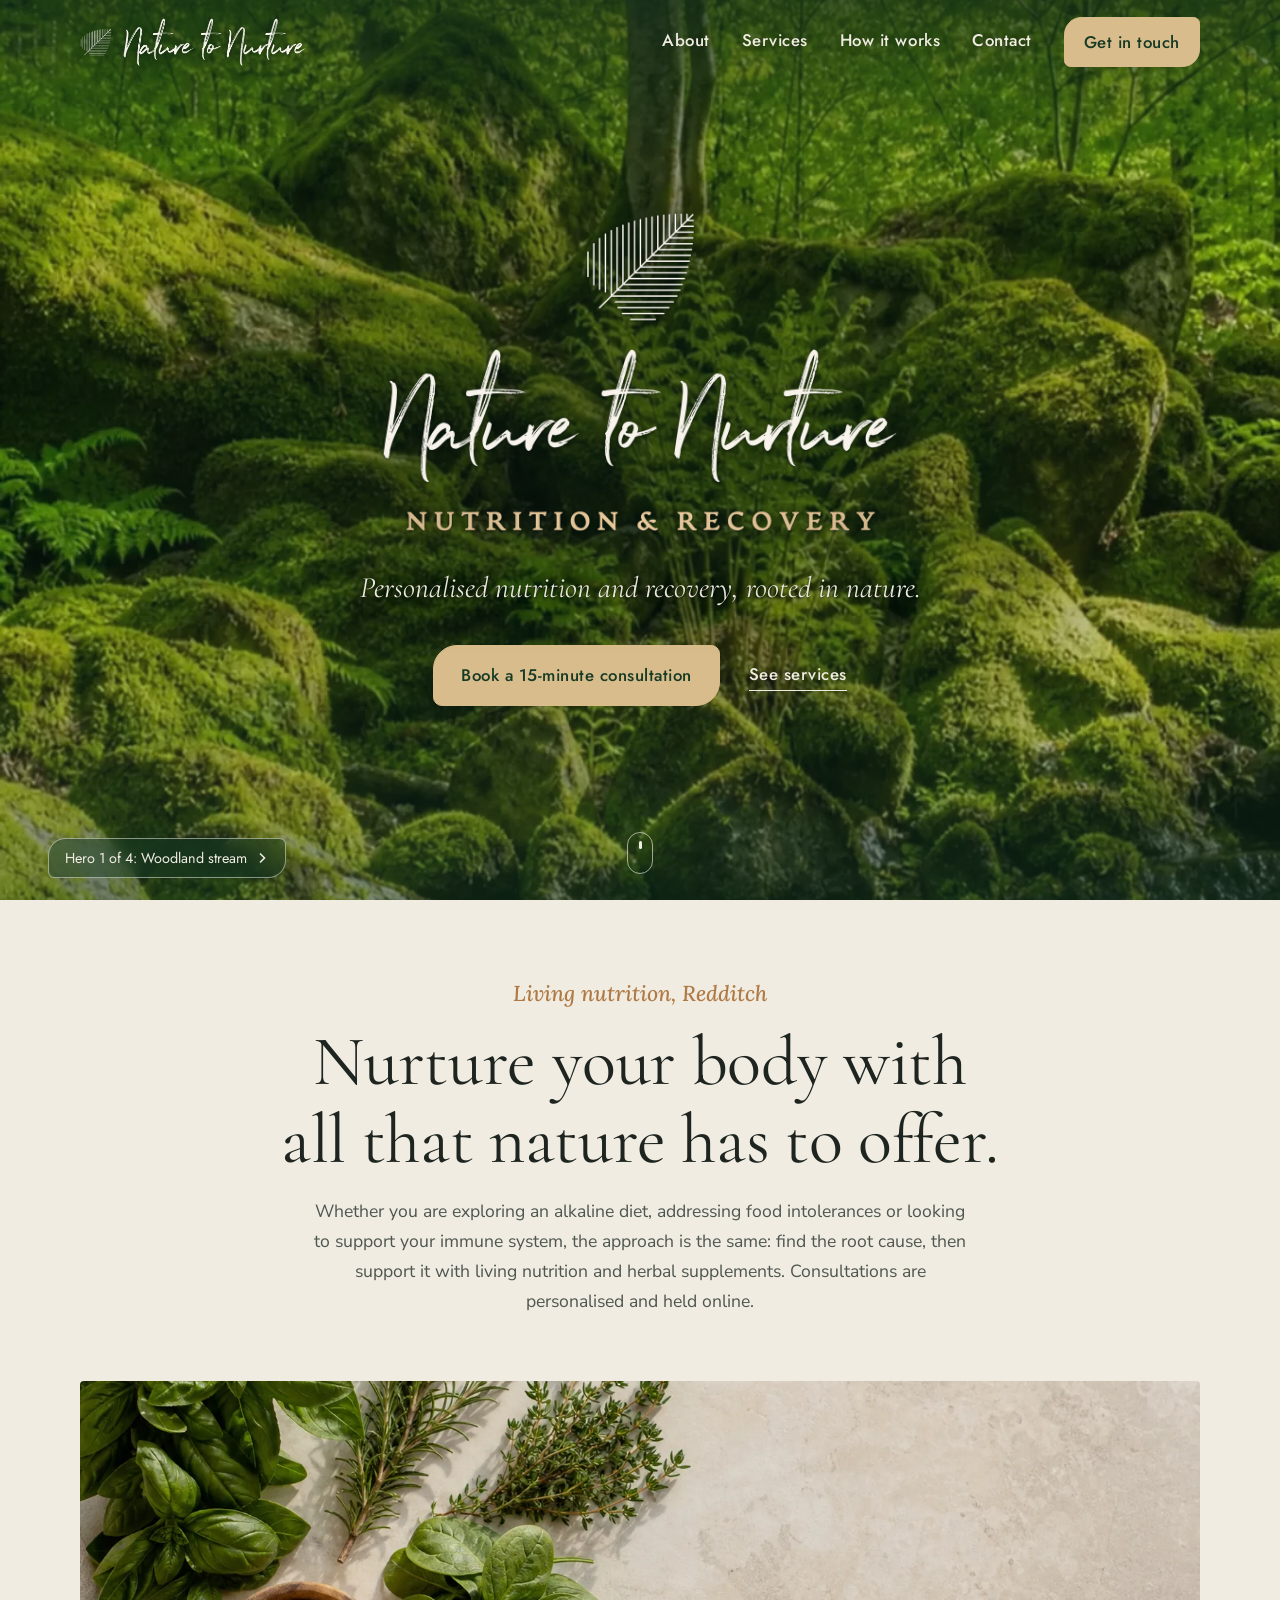
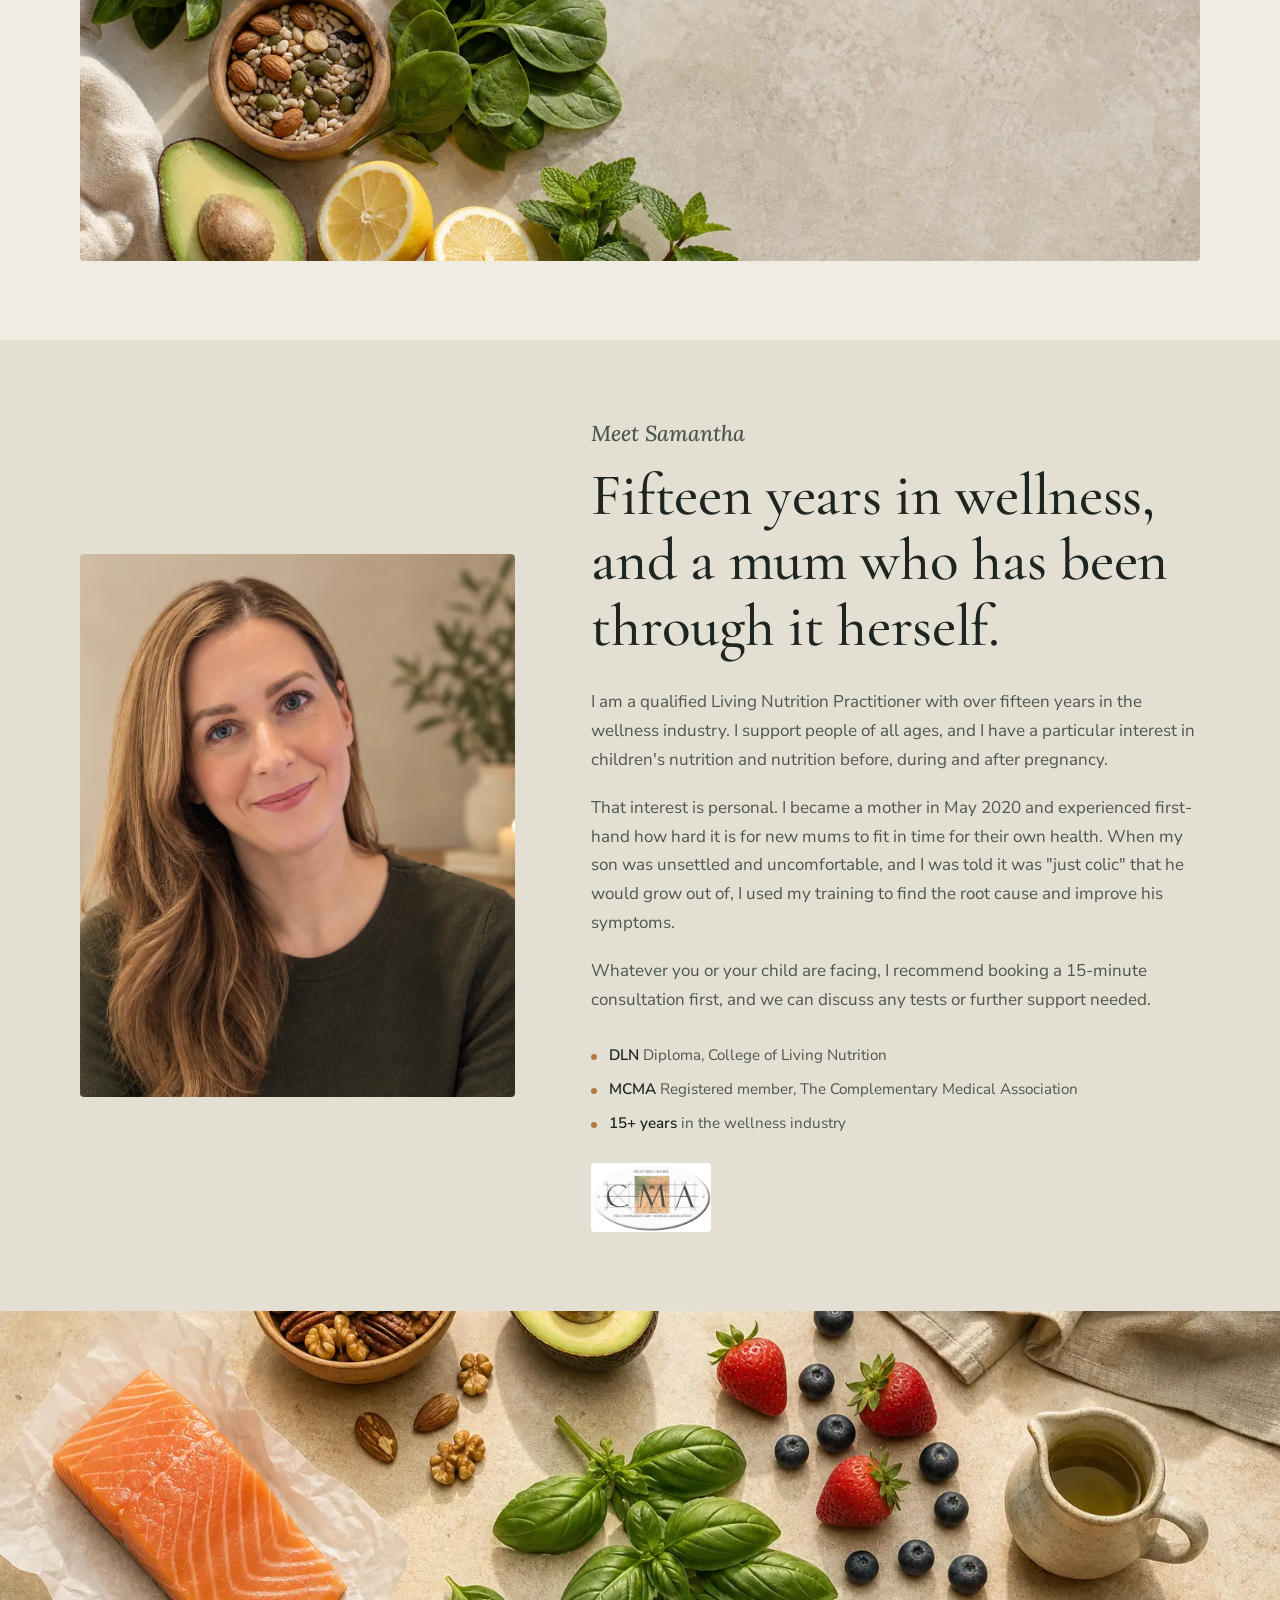
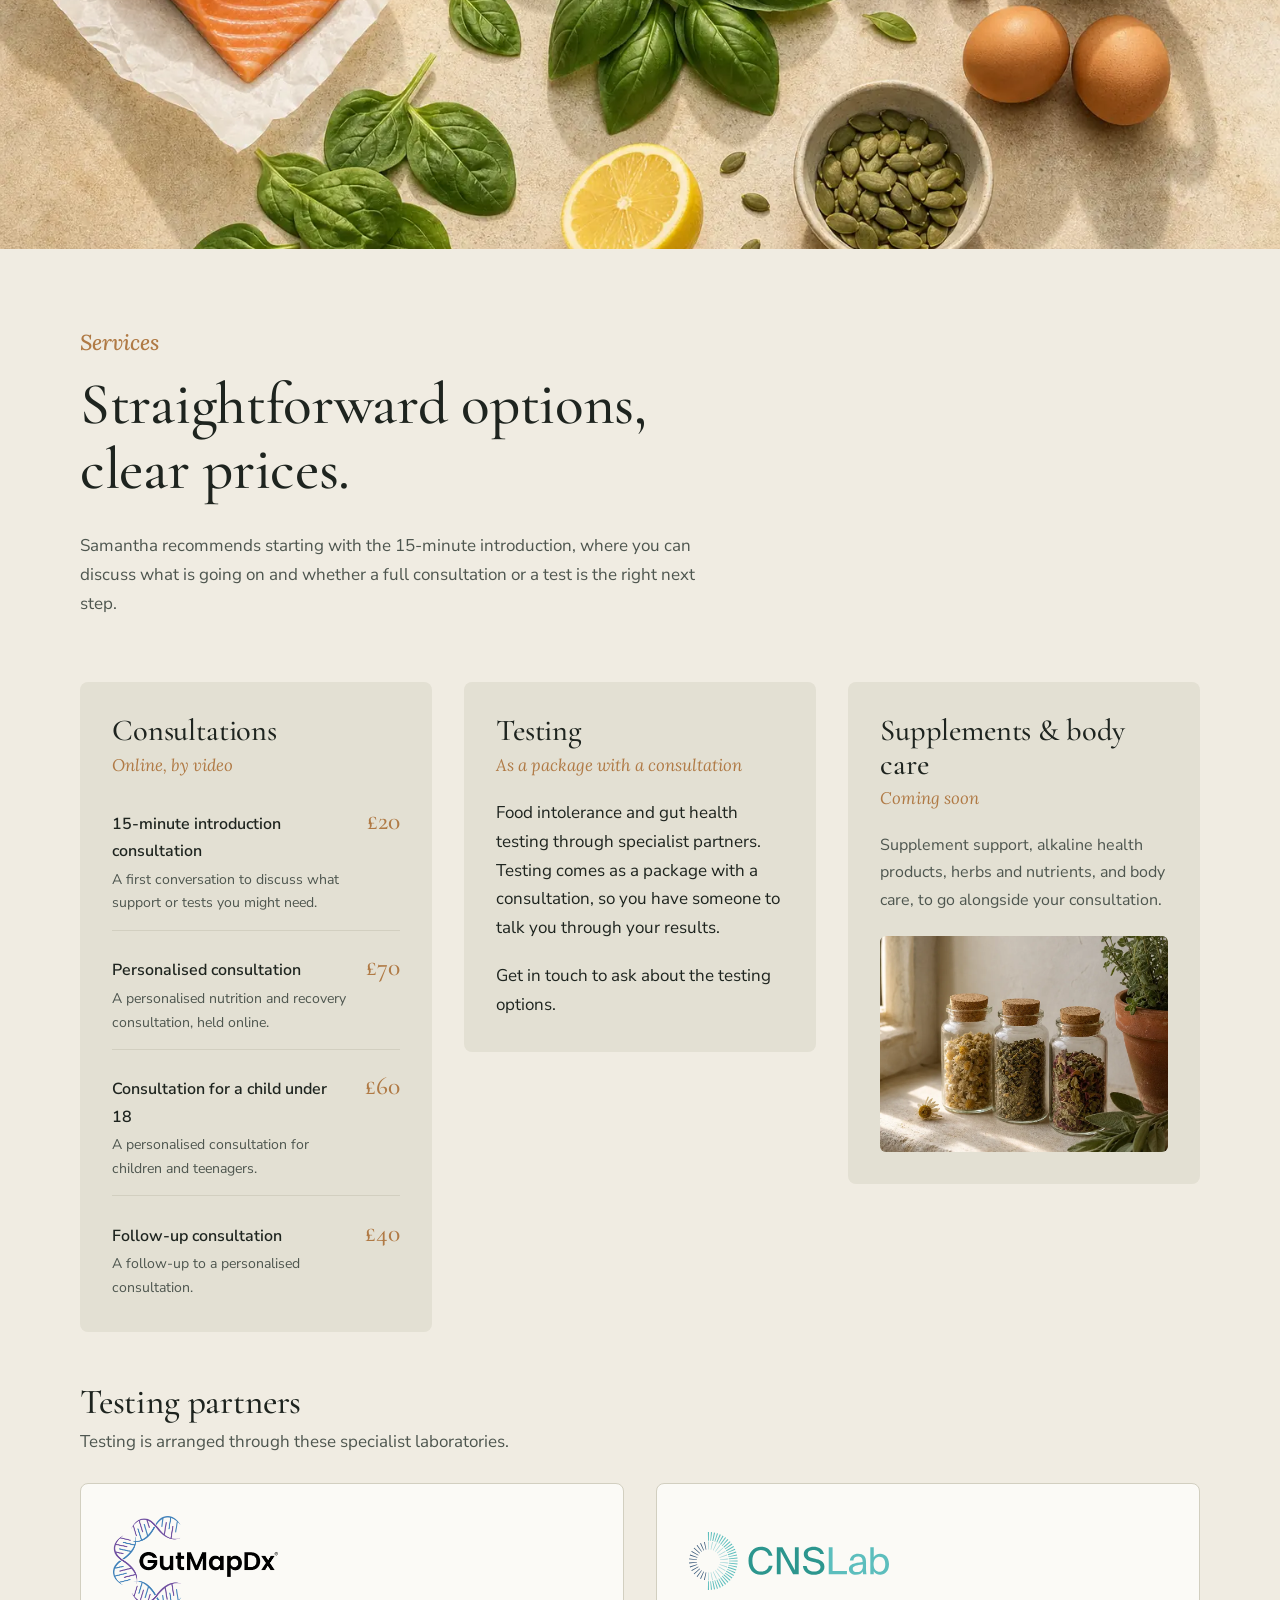
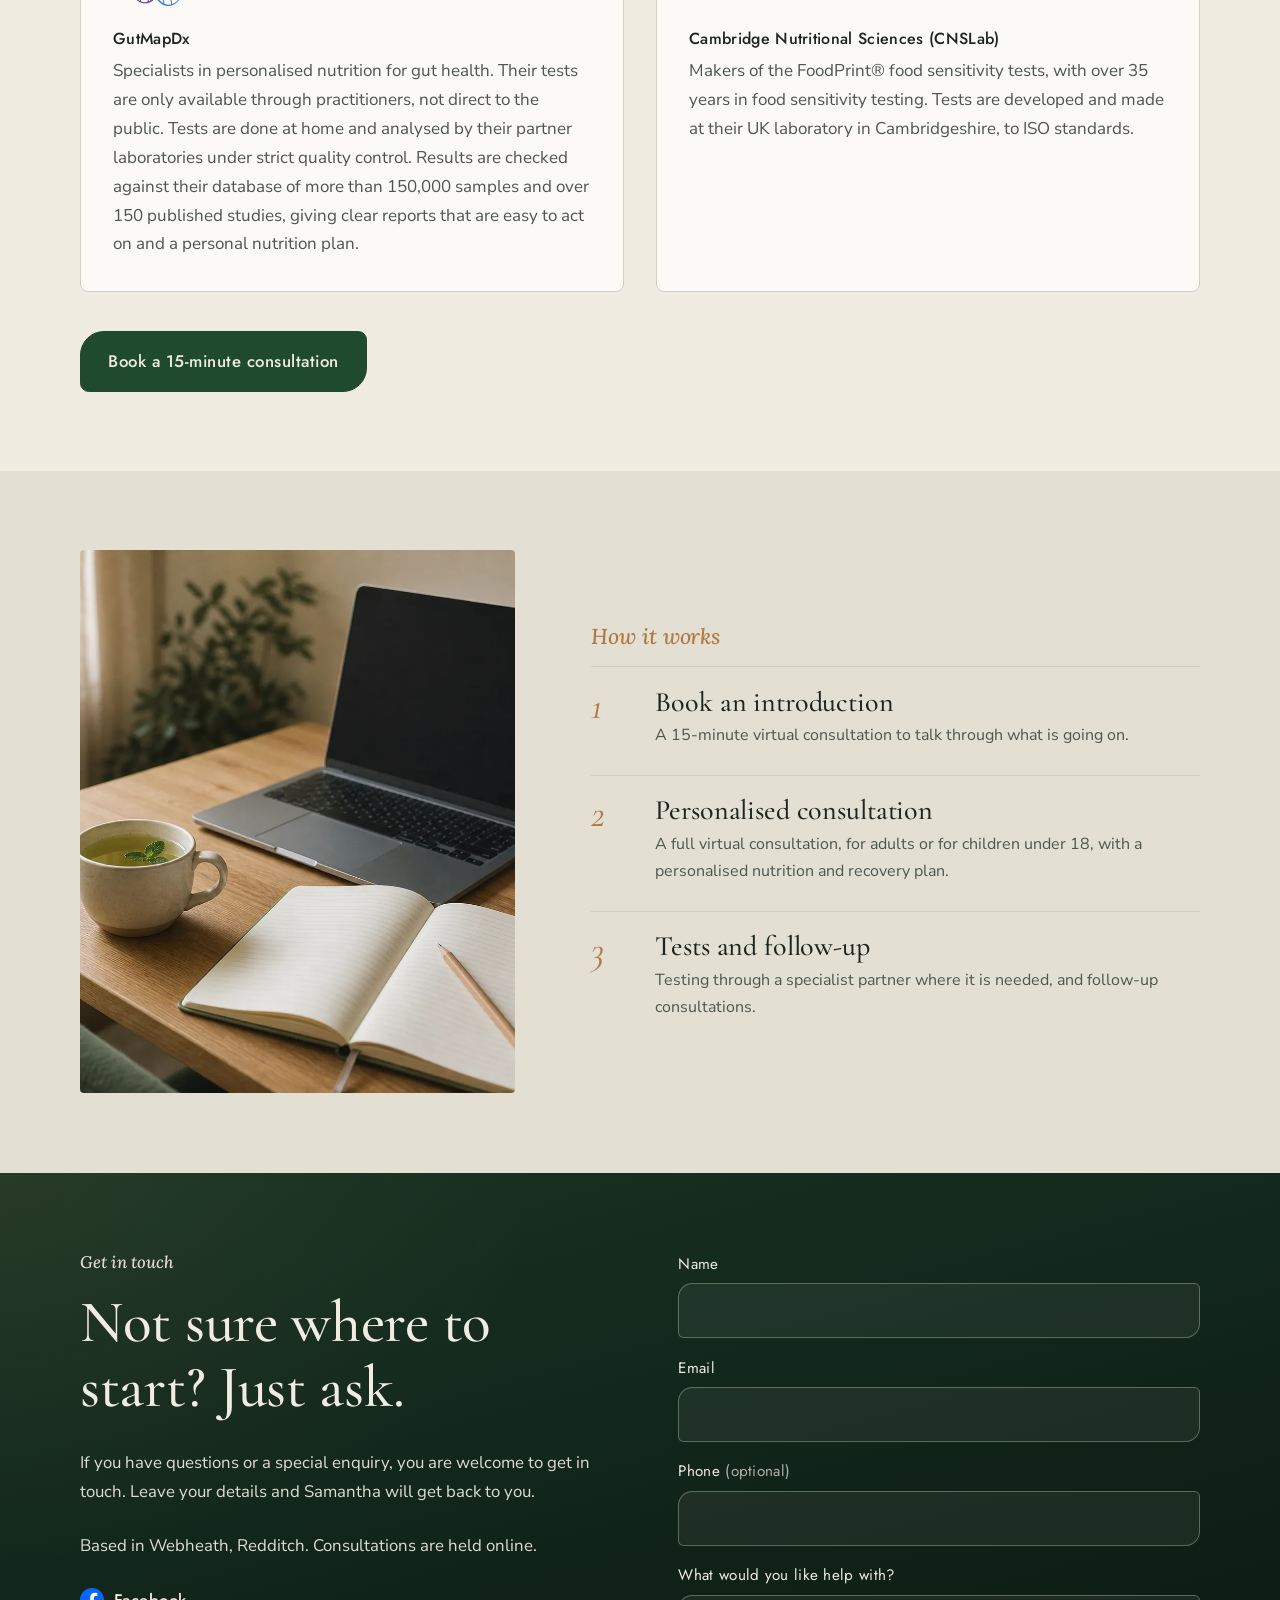
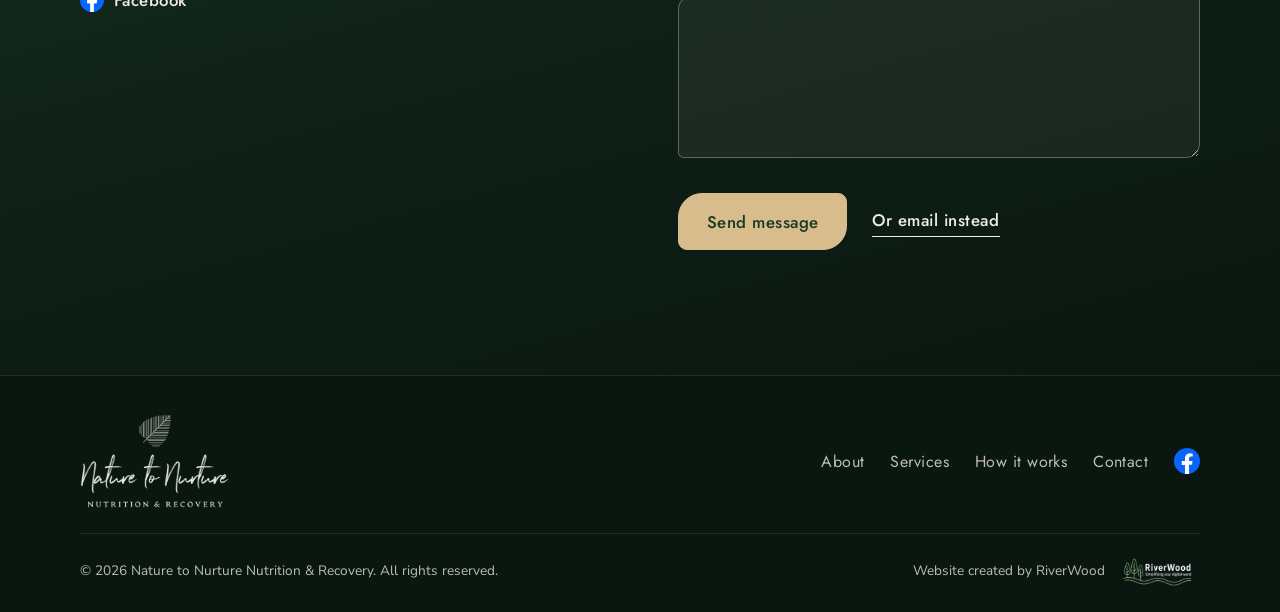
==== index.html @ aa3e9f0f "Add CNSLab logo and blurb; correct practitioner-only wording - Cambridge Nutritional Sciences card n" ====
<!DOCTYPE html>
<html lang="en-GB">
<head>
<meta charset="utf-8">
<meta name="viewport" content="width=device-width, initial-scale=1">
<title>Nature to Nurture Nutrition &amp; Recovery | Living Nutrition Practitioner, Redditch</title>
<meta name="description" content="Personalised nutrition and recovery support from a qualified Living Nutrition Practitioner in Redditch, West Midlands. Online consultations, food intolerance and gut health testing, and children's and pre/post pregnancy nutrition.">
<link rel="canonical" href="https://www.naturetonurturenutrition.co.uk/">
<meta name="theme-color" content="#1F4A2E">
<link rel="icon" type="image/png" sizes="64x64" href="assets/img/favicon.png">
<link rel="apple-touch-icon" href="assets/img/favicon-512.png">
<meta property="og:type" content="website">
<meta property="og:locale" content="en_GB">
<meta property="og:site_name" content="Nature to Nurture Nutrition &amp; Recovery">
<meta property="og:url" content="https://www.naturetonurturenutrition.co.uk/">
<meta property="og:title" content="Nature to Nurture Nutrition &amp; Recovery">
<meta property="og:description" content="Personalised nutrition and recovery, rooted in nature. Online consultations with a Living Nutrition Practitioner in Redditch.">
<meta property="og:image" content="https://www.naturetonurturenutrition.co.uk/assets/img/share.jpg">
<meta property="og:image:width" content="1200">
<meta property="og:image:height" content="630">
<meta property="og:image:alt" content="Nature to Nurture, Nutrition &amp; Recovery logo over a woodland stream">
<meta name="twitter:card" content="summary_large_image">
<meta name="twitter:title" content="Nature to Nurture Nutrition &amp; Recovery">
<meta name="twitter:description" content="Personalised nutrition and recovery, rooted in nature. Online consultations with a Living Nutrition Practitioner in Redditch.">
<meta name="twitter:image" content="https://www.naturetonurturenutrition.co.uk/assets/img/share.jpg">
<script type="application/ld+json">
{
  "@context": "https://schema.org",
  "@graph": [
    {
      "@type": "HealthAndBeautyBusiness",
      "@id": "https://www.naturetonurturenutrition.co.uk/#business",
      "name": "Nature to Nurture Nutrition & Recovery",
      "url": "https://www.naturetonurturenutrition.co.uk/",
      "logo": "https://www.naturetonurturenutrition.co.uk/assets/logo/logo-colour.png",
      "image": "https://www.naturetonurturenutrition.co.uk/assets/img/share.jpg",
      "description": "Personalised nutrition and recovery support from a qualified Living Nutrition Practitioner. Consultations are held online.",
      "email": "Samantha@naturetonurturenutrition.co.uk",
      "address": { "@type": "PostalAddress", "addressLocality": "Redditch", "addressRegion": "Worcestershire", "addressCountry": "GB" },
      "areaServed": [{ "@type": "City", "name": "Redditch" }, { "@type": "Country", "name": "United Kingdom" }],
      "founder": { "@id": "https://www.naturetonurturenutrition.co.uk/#samantha" },
      "sameAs": ["https://www.facebook.com/profile.php?id=61579757354575"],
      "priceRange": "£20–£70",
      "hasOfferCatalog": {
        "@type": "OfferCatalog",
        "name": "Services",
        "itemListElement": [
          { "@type": "Offer", "price": "20", "priceCurrency": "GBP", "itemOffered": { "@type": "Service", "name": "15-minute introduction consultation", "description": "A first online conversation to discuss what support or tests you might need." } },
          { "@type": "Offer", "price": "70", "priceCurrency": "GBP", "itemOffered": { "@type": "Service", "name": "Personalised consultation", "description": "A personalised nutrition and recovery consultation, held online." } },
          { "@type": "Offer", "price": "60", "priceCurrency": "GBP", "itemOffered": { "@type": "Service", "name": "Consultation for a child under 18", "description": "A personalised online consultation for children and teenagers." } },
          { "@type": "Offer", "price": "40", "priceCurrency": "GBP", "itemOffered": { "@type": "Service", "name": "Follow-up consultation", "description": "A follow-up to a personalised consultation." } },
          { "@type": "Offer", "itemOffered": { "@type": "Service", "name": "Food intolerance and gut health testing", "description": "Testing through specialist partners (GutMapDx and Cambridge Nutritional Sciences), as a package with a consultation. Ask for options." } }
        ]
      }
    },
    {
      "@type": "Person",
      "@id": "https://www.naturetonurturenutrition.co.uk/#samantha",
      "name": "Samantha",
      "jobTitle": "Living Nutrition Practitioner",
      "image": "https://www.naturetonurturenutrition.co.uk/assets/img/samantha.webp",
      "worksFor": { "@id": "https://www.naturetonurturenutrition.co.uk/#business" },
      "hasCredential": { "@type": "EducationalOccupationalCredential", "name": "Diploma in Living Nutrition (DLN)", "recognizedBy": { "@type": "Organization", "name": "College of Living Nutrition" } },
      "memberOf": { "@type": "Organization", "name": "The Complementary Medical Association" }
    },
    {
      "@type": "WebSite",
      "@id": "https://www.naturetonurturenutrition.co.uk/#website",
      "url": "https://www.naturetonurturenutrition.co.uk/",
      "name": "Nature to Nurture Nutrition & Recovery",
      "inLanguage": "en-GB",
      "publisher": { "@id": "https://www.naturetonurturenutrition.co.uk/#business" }
    }
  ]
}
</script>
<link rel="preconnect" href="https://fonts.googleapis.com">
<link rel="preconnect" href="https://fonts.gstatic.com" crossorigin>
<link href="https://fonts.googleapis.com/css2?family=Cormorant+Garamond:ital,wght@0,400;0,500;0,600;1,400&family=Nunito+Sans:wght@400;600;700&family=Jost:wght@400;500&family=Lora:ital,wght@1,500&display=swap" rel="stylesheet">
<link rel="stylesheet" href="styles.css">
</head>
<body>

<a class="skip" href="#intro">Skip to content</a>

<header class="nav" id="nav">
  <div class="nav__in">
    <a class="nav__brand" href="#top" aria-label="Nature to Nurture Nutrition &amp; Recovery, back to top">
      <img class="nav__leaf nav__leaf--cream" src="assets/logo/leaf-cream.png" alt="" width="400" height="359">
      <img class="nav__leaf nav__leaf--green" src="assets/logo/leaf-green.png" alt="" width="400" height="359">
      <span class="nav__wordwrap">
        <img class="nav__word nav__word--cream" src="assets/logo/wordmark-cream.png" alt="Nature to Nurture" width="720" height="189">
        <img class="nav__word nav__word--green" src="assets/logo/wordmark-green.png" alt="" width="720" height="189">
      </span>
    </a>
    <nav class="nav__links" id="menu" aria-label="Main">
      <a href="#about">About</a>
      <a href="#services">Services</a>
      <a href="#how">How it works</a>
      <a href="#contact">Contact</a>
      <a class="btn btn--nav" href="#contact">Get in touch</a>
    </nav>
    <button class="nav__toggle" id="menuToggle" aria-expanded="false" aria-controls="menu" aria-label="Open menu">
      <span></span><span></span>
    </button>
  </div>
</header>

<main id="top">

<section class="hero" id="hero" data-nav-dark>
  <div class="hero__media" aria-hidden="true">
    <picture class="hero__poster">
      <source id="heroPosterPortrait" media="(orientation: portrait)" srcset="assets/img/hero-poster-portrait.webp">
      <img id="heroPoster" src="assets/img/hero-poster-landscape.webp" alt="" width="1920" height="1080" fetchpriority="high">
    </picture>
    <video class="hero__video" id="heroVideo" muted playsinline loop preload="metadata" tabindex="-1"></video>
  </div>
  <div class="hero__scrim"></div>

  <div class="hero__content">
    <img class="hero__logo" src="assets/logo/logo-hero.png" alt="Nature to Nurture, Nutrition &amp; Recovery" width="1100" height="686" fetchpriority="high">
    <p class="hero__line">Personalised nutrition and recovery, rooted in nature.</p>
    <div class="hero__cta">
      <a class="btn btn--light" href="#contact">Book a 15-minute consultation</a>
      <a class="link link--light" href="#services">See services</a>
    </div>
  </div>

  <!-- Review-only: lets Samantha compare hero options. Remove before launch. -->
  <button class="hero-switch" id="heroSwitch" type="button" hidden>
    <span id="heroSwitchLabel">Hero 1 of 4</span>
    <svg width="14" height="14" viewBox="0 0 14 14" aria-hidden="true"><path d="M5 2.5 9.5 7 5 11.5"/></svg>
  </button>
  <a class="hero__scroll" href="#intro" aria-label="Scroll down"><span></span></a>
</section>

<section class="intro" id="intro">
  <div class="wrap wrap--narrow">
    <p class="eyebrow">Living nutrition, Redditch</p>
    <h1 class="intro__title">Nurture your body with all that nature has to offer.</h1>
    <p class="intro__text">Whether you are exploring an alkaline diet, addressing food intolerances or looking to support your immune system, the approach is the same: find the root cause, then support it with living nutrition and herbal supplements. Consultations are personalised and held online.</p>
  </div>
  <div class="wrap intro__figure">
    <img src="assets/img/flatlay.webp" alt="Fresh basil, rosemary, thyme, spinach, mint, avocado, lemon and a bowl of seeds on a stone surface" width="1600" height="1067" loading="lazy">
  </div>
</section>

<section class="about" id="about">
  <div class="wrap about__grid">
    <figure class="about__photo">
      <img src="assets/img/samantha.webp" alt="Samantha, Living Nutrition Practitioner" width="900" height="1125" loading="lazy">
    </figure>
    <div class="about__body">
      <p class="eyebrow">Meet Samantha</p>
      <h2>Fifteen years in wellness, and a mum who has been through it herself.</h2>
      <p>I am a qualified Living Nutrition Practitioner with over fifteen years in the wellness industry. I support people of all ages, and I have a particular interest in children's nutrition and nutrition before, during and after pregnancy.</p>
      <p>That interest is personal. I became a mother in May 2020 and experienced first-hand how hard it is for new mums to fit in time for their own health. When my son was unsettled and uncomfortable, and I was told it was "just colic" that he would grow out of, I used my training to find the root cause and improve his symptoms.</p>
      <p>Whatever you or your child are facing, I recommend booking a 15-minute consultation first, and we can discuss any tests or further support needed.</p>
      <ul class="creds">
        <li><strong>DLN</strong> Diploma, College of Living Nutrition</li>
        <li><strong>MCMA</strong> Registered member, The Complementary Medical Association</li>
        <li><strong>15+ years</strong> in the wellness industry</li>
      </ul>
      <img class="about__badge" src="assets/img/cma-badge.webp" alt="Registered member, The Complementary Medical Association" width="320" height="185" loading="lazy">
    </div>
  </div>
</section>

<div class="band" aria-hidden="true">
  <img src="assets/img/food-banner.webp" alt="" width="1536" height="1024" loading="lazy">
</div>

<section class="services" id="services">
  <div class="wrap">
    <div class="services__head">
      <div>
        <p class="eyebrow">Services</p>
        <h2>Straightforward options, clear prices.</h2>
        <p class="services__lede">Samantha recommends starting with the 15-minute introduction, where you can discuss what is going on and whether a full consultation or a test is the right next step.</p>
      </div>
    </div>

    <div class="services__cards">
    <article class="card">
      <h3>Consultations</h3>
      <p class="card__sub">Online, by video</p>
      <ul class="pricelist">
        <li><div><strong>15-minute introduction consultation</strong><small>A first conversation to discuss what support or tests you might need.</small></div><data value="20">&pound;20</data></li>
        <li><div><strong>Personalised consultation</strong><small>A personalised nutrition and recovery consultation, held online.</small></div><data value="70">&pound;70</data></li>
        <li><div><strong>Consultation for a child under 18</strong><small>A personalised consultation for children and teenagers.</small></div><data value="60">&pound;60</data></li>
        <li><div><strong>Follow-up consultation</strong><small>A follow-up to a personalised consultation.</small></div><data value="40">&pound;40</data></li>
      </ul>
    </article>

    <article class="card">
      <h3>Testing</h3>
      <p class="card__sub">As a package with a consultation</p>
      <p class="card__text">Food intolerance and gut health testing through specialist partners. Testing comes as a package with a consultation, so you have someone to talk you through your results.</p>
      <p class="card__text">Get in touch to ask about the testing options.</p>
    </article>

    <article class="card card--soon">
      <h3>Supplements &amp; body care</h3>
      <p class="card__sub">Coming soon</p>
      <p class="card__text">Supplement support, alkaline health products, herbs and nutrients, and body care, to go alongside your consultation.</p>
      <img src="assets/img/herbs.webp" alt="" width="1000" height="1500" loading="lazy">
    </article>
    </div>

    <section class="partners" aria-labelledby="partners-title">
      <h3 id="partners-title">Testing partners</h3>
      <p class="partners__lede">Testing is arranged through these specialist laboratories.</p>
      <div class="partners__list">
        <article class="partner">
          <img class="partner__logo" src="assets/logo/gutmapdx.png" alt="GutMapDx" width="640" height="349" loading="lazy">
          <div>
            <h4>GutMapDx</h4>
            <p>Specialists in personalised nutrition for gut health. Their tests are only available through practitioners, not direct to the public. Tests are done at home and analysed by their partner laboratories under strict quality control. Results are checked against their database of more than 150,000 samples and over 150 published studies, giving clear reports that are easy to act on and a personal nutrition plan.</p>
          </div>
        </article>
        <article class="partner">
          <img class="partner__logo" src="assets/logo/cnslab.svg" alt="CNSLab" width="165" height="48" loading="lazy">
          <div>
            <h4>Cambridge Nutritional Sciences (CNSLab)</h4>
            <p>Makers of the FoodPrint&reg; food sensitivity tests, with over 35 years in food sensitivity testing. Tests are developed and made at their UK laboratory in Cambridgeshire, to ISO standards.</p>
          </div>
        </article>
      </div>
    </section>
    <div class="services__cta">
      <a class="btn" href="#contact">Book a 15-minute consultation</a>
    </div>
  </div>
</section>

<section class="how" id="how">
  <div class="wrap how__grid">
    <img class="how__img" src="assets/img/desk.webp" alt="A laptop, a cup of mint tea and an open notebook on a wooden desk by a window" width="1600" height="1067" loading="lazy">
    <div>
    <h2 class="eyebrow">How it works</h2>
    <ol class="steps">
      <li><span class="steps__n">1</span><h3>Book an introduction</h3><p>A 15-minute virtual consultation to talk through what is going on.</p></li>
      <li><span class="steps__n">2</span><h3>Personalised consultation</h3><p>A full virtual consultation, for adults or for children under 18, with a personalised nutrition and recovery plan.</p></li>
      <li><span class="steps__n">3</span><h3>Tests and follow-up</h3><p>Testing through a specialist partner where it is needed, and follow-up consultations.</p></li>
    </ol>
    </div>
  </div>
</section>

<section class="contact" id="contact" data-nav-dark>
  <div class="wrap contact__grid">
    <div>
      <p class="eyebrow eyebrow--light">Get in touch</p>
      <h2>Not sure where to start? Just ask.</h2>
      <p>If you have questions or a special enquiry, you are welcome to get in touch. Leave your details and Samantha will get back to you.</p>
      <p class="contact__where">Based in Webheath, Redditch. Consultations are held online.</p>
      <div class="contact__actions">
        <a class="social" href="https://www.facebook.com/profile.php?id=61579757354575" target="_blank" rel="noopener" aria-label="Nature to Nurture on Facebook">
          <svg class="fb-logo" viewBox="0 0 24 24" width="24" height="24" aria-hidden="true"><path fill="#0866FF" d="M24 12.073C24 5.405 18.627 0 12 0S0 5.405 0 12.073C0 18.1 4.388 23.094 10.125 24v-8.437H7.078v-3.49h3.047V9.413c0-3.026 1.792-4.697 4.533-4.697 1.312 0 2.686.236 2.686.236v2.971H15.83c-1.491 0-1.956.93-1.956 1.874v2.25h3.328l-.532 3.49h-2.796V24C19.612 23.094 24 18.1 24 12.073Z"/><path fill="#fff" d="m16.671 15.563.532-3.49h-3.328v-2.25c0-.954.465-1.874 1.956-1.874h1.513V4.978s-1.374-.236-2.686-.236c-2.741 0-4.533 1.671-4.533 4.697v2.656H7.078v3.49h3.047V24a12.1 12.1 0 0 0 3.75 0v-8.437h2.796Z"/></svg>
          <span>Facebook</span>
        </a>
      </div>
    </div>
    <form class="form" id="contactForm" action="/api/contact" method="post" novalidate>
      <div class="form__row">
        <label for="f-name">Name</label>
        <input id="f-name" name="name" type="text" autocomplete="name" required maxlength="100">
      </div>
      <div class="form__row">
        <label for="f-email">Email</label>
        <input id="f-email" name="email" type="email" autocomplete="email" required maxlength="200">
      </div>
      <div class="form__row">
        <label for="f-phone">Phone <span>(optional)</span></label>
        <input id="f-phone" name="phone" type="tel" autocomplete="tel" maxlength="40">
      </div>
      <div class="form__row">
        <label for="f-message">What would you like help with?</label>
        <textarea id="f-message" name="message" rows="5" required maxlength="5000"></textarea>
      </div>
      <div class="form__hp" aria-hidden="true">
        <label for="f-website">Leave this empty</label>
        <input id="f-website" name="website" type="text" tabindex="-1" autocomplete="off">
      </div>
      <div class="cf-turnstile" data-sitekey="1x00000000000000000000AA" data-theme="dark" data-size="flexible" data-appearance="interaction-only"></div>
      <div class="form__actions">
        <button class="btn btn--light form__submit" type="submit">Send message</button>
        <a class="link link--light" href="mailto:Samantha@naturetonurturenutrition.co.uk">Or email instead</a>
      </div>
      <p class="form__status" id="formStatus" role="status" aria-live="polite"></p>
    </form>
  </div>
</section>

</main>

<footer class="footer" data-nav-dark>
  <div class="wrap">
    <div class="footer__top">
      <img class="footer__logo" src="assets/logo/logo-white.png" alt="Nature to Nurture, Nutrition &amp; Recovery" width="400" height="249" loading="lazy">
      <nav class="footer__links" aria-label="Footer">
        <a href="#about">About</a>
        <a href="#services">Services</a>
        <a href="#how">How it works</a>
        <a href="#contact">Contact</a>
        <a class="footer__fb" href="https://www.facebook.com/profile.php?id=61579757354575" target="_blank" rel="noopener" aria-label="Nature to Nurture on Facebook">
          <svg class="fb-logo" viewBox="0 0 24 24" width="26" height="26" aria-hidden="true"><path fill="#0866FF" d="M24 12.073C24 5.405 18.627 0 12 0S0 5.405 0 12.073C0 18.1 4.388 23.094 10.125 24v-8.437H7.078v-3.49h3.047V9.413c0-3.026 1.792-4.697 4.533-4.697 1.312 0 2.686.236 2.686.236v2.971H15.83c-1.491 0-1.956.93-1.956 1.874v2.25h3.328l-.532 3.49h-2.796V24C19.612 23.094 24 18.1 24 12.073Z"/><path fill="#fff" d="m16.671 15.563.532-3.49h-3.328v-2.25c0-.954.465-1.874 1.956-1.874h1.513V4.978s-1.374-.236-2.686-.236c-2.741 0-4.533 1.671-4.533 4.697v2.656H7.078v3.49h3.047V24a12.1 12.1 0 0 0 3.75 0v-8.437h2.796Z"/></svg>
        </a>
      </nav>
    </div>
    <div class="footer__bottom">
      <p class="footer__legal">&copy; <span id="year">2026</span> Nature to Nurture Nutrition &amp; Recovery. All rights reserved.</p>
      <p class="footer__credit">
        <span>Website created by RiverWood</span>
        <a href="https://www.riverwoodai.com" target="_blank" rel="noopener" aria-label="RiverWood, www.riverwoodai.com">
          <img src="assets/logo/riverwood-logo.png" alt="RiverWood" width="111" height="42" loading="lazy" decoding="async">
        </a>
      </p>
    </div>
  </div>
</footer>

<script src="https://challenges.cloudflare.com/turnstile/v0/api.js" async defer></script>
<script src="script.js" defer></script>
</body>
</html>
---- styles.css ----
/* Nature to Nurture Nutrition & Recovery, front-page mock-up
   Palette: forest green, stone, cream, copper accent from the logo. Flat colour throughout. */

:root {
  --green-900: #163A24;
  --green-700: #1F4A2E;
  --green-500: #2B5336;
  --sage: #A8B79C;
  --stone: #E3E0D3;
  --stone-dark: #D2CFC0;
  --cream: #F0ECE2;
  --copper: #B07A45;
  --sand: #D9BC8C;
  --ink: #1E241F;
  --ink-soft: #4E564F;
  --forest-deep: #0F2017;
  --forest-night: #0A1710;
  --lift-shadow: 0 18px 40px -18px rgba(15, 32, 23, .35), 0 4px 12px -6px rgba(15, 32, 23, .18);
  --font-display: "Cormorant Garamond", Georgia, "Times New Roman", serif;
  --font-body: "Nunito Sans", "Avenir", system-ui, -apple-system, "Segoe UI", sans-serif;
  --font-ui: "Jost", "Brandon Grotesque", "Futura", system-ui, sans-serif;
  --wrap: 1120px;
  --gutter: clamp(20px, 5vw, 48px);
  --ease: cubic-bezier(.2, .7, .2, 1);
}

*, *::before, *::after { box-sizing: border-box; }
html { scroll-behavior: smooth; -webkit-text-size-adjust: 100%; }
body {
  margin: 0;
  font-family: var(--font-body);
  font-size: 1.0625rem;
  line-height: 1.7;
  color: var(--ink);
  background: var(--cream);
  -webkit-font-smoothing: antialiased;
}
img { max-width: 100%; height: auto; display: block; }
a { color: inherit; }
h1, h2, h3 { font-family: var(--font-display); font-weight: 500; line-height: 1.1; margin: 0 0 .5em; letter-spacing: -.005em; }
h2 { font-size: clamp(2.4rem, 1.6rem + 2.8vw, 3.7rem); }
h3 { font-size: clamp(1.7rem, 1.3rem + 1.2vw, 2.2rem); }
p { margin: 0 0 1.1em; }
p:last-child { margin-bottom: 0; }

.wrap { width: min(var(--wrap), 100% - 2 * var(--gutter)); margin-inline: auto; }
.wrap--narrow { width: min(720px, 100% - 2 * var(--gutter)); }
section { padding-block: clamp(3.5rem, 4vw + 1.75rem, 6rem); }

.skip { position: absolute; left: -999px; top: 8px; background: var(--ink); color: #fff; padding: .5rem .8rem; z-index: 100; }
.skip:focus { left: 8px; }

.eyebrow {
  font-family: "Lora", Georgia, serif; font-style: italic; font-weight: 500; font-size: 1.35rem; line-height: 1.3;
  color: var(--copper); margin-bottom: 1rem;
}
.eyebrow--light { color: #D9B98A; }

/* Buttons and links */
.btn {
  display: inline-block; font-family: var(--font-ui); font-weight: 500; font-size: 1.05rem; letter-spacing: .03em;
  padding: .95rem 1.7rem; border-radius: 1.5rem .55rem 1.5rem .55rem; text-decoration: none;
  background: var(--green-700); color: var(--cream); border: 1px solid var(--green-700);
  transition: background .25s var(--ease), color .25s var(--ease), border-color .25s var(--ease), border-radius .35s var(--ease), box-shadow .35s var(--ease), transform .35s var(--ease);
  box-shadow: 0 0 0 0 rgba(31, 74, 46, 0);
}
.btn:hover { background: var(--green-900); border-color: var(--green-900); border-radius: .55rem 1.5rem .55rem 1.5rem; box-shadow: 0 0 0 5px rgba(31, 74, 46, .14), 0 12px 28px -10px rgba(22, 58, 36, .55); transform: translateY(-1px); }
.btn--light { background: var(--sand); color: var(--green-900); border-color: var(--sand); }
.btn--light:hover { background: #E6CB9C; border-color: #E6CB9C; border-radius: .55rem 1.5rem .55rem 1.5rem; box-shadow: 0 0 0 5px rgba(217, 188, 140, .28), 0 12px 30px -8px rgba(217, 188, 140, .55); transform: translateY(-1px); }
.btn--nav { padding: .6rem 1.2rem; font-size: .95rem; border-radius: 1.1rem .4rem 1.1rem .4rem; }
.link { font-family: var(--font-ui); font-weight: 500; font-size: 1.05rem; letter-spacing: .03em; text-decoration: none; border-bottom: 1px solid currentColor; padding-bottom: 2px; }
.link--light { color: var(--cream); }
.link:hover { opacity: .8; }
:focus-visible { outline: 2px solid var(--copper); outline-offset: 3px; }

/* Nav: a faint dark glass over the hero that crossfades to cream glass as you scroll.
   --p is 0 at the top and 1 after ~140px, set by script.js. */
.nav {
  position: fixed; inset: 0 0 auto 0; z-index: 50;
  --p: 0;
  color: var(--cream);
  transition: color .4s var(--ease);
}
.nav::before, .nav::after { content: ""; position: absolute; inset: 0; z-index: -1; pointer-events: none; }
.nav::before { bottom: -70px; background: linear-gradient(180deg, rgba(14, 38, 22, .62) 0%, rgba(14, 38, 22, .32) 50%, rgba(14, 38, 22, 0) 100%); opacity: calc(1 - var(--p)); }
.nav::after {
  background: rgba(247, 244, 236, .46); opacity: var(--p);
  -webkit-backdrop-filter: blur(24px) saturate(180%);
  backdrop-filter: blur(24px) saturate(180%);
  border-bottom: 1px solid rgba(255, 255, 255, .35);
  box-shadow: inset 0 1px 0 rgba(255, 255, 255, .45), 0 8px 30px -18px rgba(22, 58, 36, .35);
  transition: background .4s var(--ease), border-color .4s var(--ease), box-shadow .4s var(--ease);
}
/* Over dark sections (hero, contact, footer) the glass turns smoky so cream text stays readable.
   script.js sets .nav--dark when the nav sits over an element marked data-nav-dark. */
.nav--dark:not(.nav--open)::after {
  background: rgba(10, 24, 16, .42);
  border-bottom-color: rgba(240, 236, 226, .12);
  box-shadow: inset 0 1px 0 rgba(255, 255, 255, .06), 0 8px 30px -18px rgba(0, 0, 0, .5);
}
@supports not (backdrop-filter: blur(1px)) {
  .nav::after { background: rgba(247, 244, 236, .96); }
  .nav--dark:not(.nav--open)::after { background: rgba(10, 24, 16, .96); }
}
@media (prefers-reduced-transparency: reduce) {
  .nav::after { background: rgba(247, 244, 236, .96); }
  .nav--dark:not(.nav--open)::after { background: rgba(10, 24, 16, .96); }
}
.nav__in {
  width: min(var(--wrap), 100% - 2 * var(--gutter)); margin-inline: auto;
  display: flex; align-items: center; justify-content: space-between; gap: 1rem;
  height: 84px; transition: height .4s var(--ease);
}
.nav__brand { display: flex; align-items: center; gap: .7rem; text-decoration: none; }
.nav__leaf { width: 32px; height: auto; transition: opacity .4s var(--ease); }
.nav__word { height: 48px; width: auto; transition: opacity .4s var(--ease); }
.nav:not(.nav--scrolled) .nav__word--cream, .nav:not(.nav--scrolled) .nav__leaf--cream { filter: drop-shadow(0 1px 2px rgba(10, 30, 16, .7)) drop-shadow(0 2px 10px rgba(10, 30, 16, .55)); }
.nav__word--green { position: absolute; left: 0; opacity: 0; }
.nav__wordwrap { position: relative; display: flex; align-items: center; }
.nav__leaf--green { position: absolute; opacity: 0; }
.nav__brand { position: relative; }
.nav__links { display: flex; align-items: center; gap: clamp(1rem, 2.5vw, 2rem); }
.nav__links a { text-decoration: none; font-family: var(--font-ui); font-size: 1.05rem; font-weight: 500; letter-spacing: .03em; white-space: nowrap; }
.nav:not(.nav--scrolled):not(.nav--open) .nav__links a:not(.btn) { text-shadow: 0 1px 8px rgba(10, 30, 16, .45); }
.nav__links a:not(.btn) { padding-bottom: 2px; border-bottom: 1px solid transparent; transition: border-color .2s; }
.nav__links a:not(.btn):hover { border-color: currentColor; }
.nav .btn--nav { background: var(--sand); color: var(--green-900); border-color: var(--sand); transition: background .4s var(--ease), color .4s var(--ease), border-color .4s var(--ease); }
.nav .btn--nav:hover { background: #E6CB9C; box-shadow: 0 0 0 4px rgba(217, 188, 140, .28), 0 10px 24px -8px rgba(217, 188, 140, .55); }

.nav--scrolled { color: var(--green-900); }
.nav--scrolled .nav__in { height: 74px; }
.nav--scrolled .nav__leaf--cream { opacity: 0; }
.nav--scrolled .nav__leaf--green { opacity: 1; }
.nav--scrolled .nav__word--cream { opacity: 0; }
.nav--scrolled .nav__word--green { opacity: 1; }
.nav--scrolled .btn--nav { background: var(--green-700); color: var(--cream); border-color: var(--green-700); }
.nav--scrolled .btn--nav:hover { background: var(--green-900); box-shadow: 0 0 0 4px rgba(31, 74, 46, .14), 0 10px 24px -8px rgba(22, 58, 36, .5); }
.nav--scrolled.nav--dark:not(.nav--open) { color: var(--cream); }
.nav--scrolled.nav--dark:not(.nav--open) .nav__leaf--cream, .nav--scrolled.nav--dark:not(.nav--open) .nav__word--cream { opacity: 1; }
.nav--scrolled.nav--dark:not(.nav--open) .nav__leaf--green, .nav--scrolled.nav--dark:not(.nav--open) .nav__word--green { opacity: 0; }
.nav--scrolled.nav--dark:not(.nav--open) .btn--nav { background: var(--sand); color: var(--green-900); border-color: var(--sand); }
.nav--scrolled.nav--dark:not(.nav--open) .btn--nav:hover { background: #E6CB9C; box-shadow: 0 0 0 4px rgba(217, 188, 140, .28), 0 10px 24px -8px rgba(217, 188, 140, .55); }

.nav__toggle {
  display: none; width: 44px; height: 44px; padding: 0; border: 0; background: transparent; cursor: pointer;
  flex-direction: column; justify-content: center; align-items: center; gap: 6px; color: inherit;
}
.nav__toggle span { display: block; width: 24px; height: 2px; background: currentColor; transition: transform .45s var(--ease), opacity .3s; }
.nav--open .nav__toggle span:first-child { transform: translateY(4px) rotate(45deg); }
.nav--open .nav__toggle span:last-child { transform: translateY(-4px) rotate(-45deg); }

/* Hero */
.hero {
  position: relative; min-height: 100svh; min-height: 100vh;
  display: grid; place-items: center; padding: 6rem var(--gutter) 5rem;
  color: var(--cream); overflow: hidden; isolation: isolate;
}
.hero__media, .hero__scrim { position: absolute; inset: 0; z-index: -1; }
.hero__media img, .hero__video { position: absolute; inset: 0; width: 100%; height: 100%; object-fit: cover; }
/* Poster and video share the same framing (poster is the clip's first frame), so the fade-in has no zoom jump */
.hero__video { opacity: 0; transition: opacity 1.2s ease; }
.hero__video.is-playing { opacity: 1; }
/* Review-only switcher for comparing hero options with Samantha. Remove before launch. */
.hero-switch {
  position: absolute; left: var(--gutter); bottom: 1.4rem; z-index: 2;
  display: inline-flex; align-items: center; gap: .5rem; padding: .55rem 1rem;
  font-family: var(--font-ui); font-size: .9rem; color: var(--cream); cursor: pointer;
  background: rgba(22, 58, 36, .45); border: 1px solid rgba(247, 244, 236, .5);
  border-radius: 1.1rem .4rem 1.1rem .4rem; backdrop-filter: blur(8px); -webkit-backdrop-filter: blur(8px);
}
.hero-switch:hover { background: rgba(22, 58, 36, .65); }
.hero-switch svg { fill: none; stroke: currentColor; stroke-width: 1.6; }
@media (max-width: 600px) { .hero-switch__name { display: none; } }
.hero__scrim {
  background:
    radial-gradient(ellipse 50% 46% at 50% 48%, rgba(10, 26, 16, .55) 0%, rgba(10, 26, 16, .3) 50%, rgba(10, 26, 16, 0) 100%),
    linear-gradient(180deg, rgba(22, 58, 36, .38) 0%, rgba(22, 58, 36, .16) 30%, rgba(22, 58, 36, .22) 70%, rgba(22, 58, 36, .50) 100%);
}
.hero__content { text-align: center; max-width: 640px; }
.hero__logo { width: min(520px, 78vw); margin: 0 auto 1.8rem; filter: drop-shadow(0 1px 1px rgba(6, 16, 10, .7)) drop-shadow(0 4px 10px rgba(6, 16, 10, .6)) drop-shadow(0 18px 44px rgba(6, 16, 10, .55)); }
.hero__line { font-family: var(--font-display); font-size: clamp(1.35rem, 1rem + 1.4vw, 1.85rem); font-weight: 400; font-style: italic; margin: 0 0 2rem; text-shadow: 0 1px 2px rgba(6, 16, 10, .6), 0 2px 18px rgba(6, 16, 10, .55); }
.hero__cta { display: flex; flex-wrap: wrap; justify-content: center; align-items: center; gap: 1.2rem 1.8rem; }
.hero-switch[hidden] { display: none; }
.hero__scroll { position: absolute; left: 50%; bottom: 1.6rem; transform: translateX(-50%); width: 26px; height: 42px; border: 1.5px solid rgba(247, 244, 236, .6); border-radius: 14px; }
.hero__scroll span { position: absolute; left: 50%; top: 8px; width: 3px; height: 8px; margin-left: -1.5px; border-radius: 2px; background: var(--cream); animation: cue 2s ease-in-out infinite; }
@keyframes cue { 0%, 100% { transform: translateY(0); opacity: 1; } 60% { transform: translateY(12px); opacity: 0; } }
@keyframes cue-chevron { 0%, 100% { transform: translateY(0) rotate(45deg); opacity: .9; } 50% { transform: translateY(8px) rotate(45deg); opacity: .4; } }

/* Intro */
.intro { background: var(--cream); text-align: center; }
.intro__title { font-size: clamp(2.6rem, 1.6rem + 3.6vw, 4.4rem); font-weight: 400; margin-bottom: 1.2rem; }
.intro__text { color: var(--ink-soft); font-size: 1.1rem; max-width: 60ch; margin-inline: auto; }
.intro__figure { margin-top: clamp(2.5rem, 5vw, 4rem); }
.intro__figure img { width: 100%; aspect-ratio: 21 / 9; object-fit: cover; object-position: 50% 45%; border-radius: 4px; }

/* About */
.about { background: var(--stone); }
.about__grid { display: grid; grid-template-columns: minmax(0, 5fr) minmax(0, 7fr); gap: clamp(2rem, 6vw, 5rem); align-items: center; }
.about__photo { margin: 0; }
.about__photo img { border-radius: 4px; aspect-ratio: 4 / 5; object-fit: cover; width: 100%; }
.about__placeholder {
  aspect-ratio: 4 / 5; background: var(--sage); border-radius: 4px; display: grid; place-content: center; gap: 1rem;
  text-align: center; color: var(--green-900); font-family: var(--font-display); font-style: italic; font-size: 1.1rem;
}
.about__placeholder img { width: 70px; margin-inline: auto; opacity: .6; }
.about__body p { color: var(--ink-soft); }
.creds { list-style: none; margin: 1.8rem 0 0; padding: 0; display: grid; gap: .5rem; font-size: .95rem; color: var(--ink-soft); }
.creds li { padding-left: 1.1rem; position: relative; }
.creds li::before { content: ""; position: absolute; left: 0; top: .72em; width: 6px; height: 6px; border-radius: 50%; background: var(--copper); }
.creds strong { color: var(--ink); font-weight: 600; }
.about__badge { width: 120px; margin-top: 1.6rem; border-radius: 4px; }

/* Full-width food band */
.band { line-height: 0; }
.band img { width: 100%; height: clamp(300px, 42vw, 560px); object-fit: cover; object-position: 50% 55%; }

/* Services */
.services { background: var(--cream); }
.services__head { margin-bottom: clamp(2.5rem, 5vw, 4rem); }
.services__head > div { max-width: 640px; }
.services__img { width: 100%; max-width: 360px; justify-self: end; aspect-ratio: 4 / 5; object-fit: cover; border-radius: 4px; }
.services__lede { color: var(--ink-soft); }
.services__group { display: grid; grid-template-columns: minmax(0, 4fr) minmax(0, 8fr); gap: 1rem clamp(1.5rem, 5vw, 4rem); padding-block: 2.25rem; border-top: 1px solid var(--stone-dark); }
.services__group h3 { display: flex; flex-direction: column; gap: .25rem; }
.services__group h3 span { font-family: var(--font-body); font-size: .9rem; font-weight: 400; color: var(--ink-soft); }
.services__group--note p { color: var(--ink-soft); max-width: 52ch; }
.pricelist { list-style: none; margin: 0; padding: 0; }
.pricelist li { display: flex; justify-content: space-between; align-items: baseline; gap: 1rem; padding: .9rem 0; border-bottom: 1px solid var(--stone-dark); }
.pricelist li:last-child { border-bottom: 0; }
.pricelist strong { display: block; font-weight: 600; }
.pricelist small { display: block; font-size: .9rem; color: var(--ink-soft); margin-top: .15rem; }
.pricelist data { font-family: var(--font-display); font-size: 1.6rem; font-weight: 500; color: var(--copper); white-space: nowrap; }
.services__cards { display: grid; grid-template-columns: repeat(3, minmax(0, 1fr)); gap: clamp(1.2rem, 2.5vw, 2rem); align-items: start; }
.card { background: var(--stone); border-radius: 8px; padding: clamp(1.6rem, 2.5vw, 2.4rem); }
/* Gentle lift on hover for card-like blocks (pointer devices only) */
.card, .partner, .about__photo img, .how__img { transition: transform .45s var(--ease), box-shadow .45s var(--ease); }
@media (hover: hover) {
  .card:hover, .partner:hover { transform: translateY(-4px); box-shadow: var(--lift-shadow); }
  .about__photo img:hover, .how__img:hover { transform: translateY(-3px); box-shadow: var(--lift-shadow); }
}
.card h3 { font-size: 1.9rem; margin-bottom: .2rem; }
.card__sub { font-family: "Lora", Georgia, serif; font-style: italic; color: var(--copper); font-size: 1.05rem; margin-bottom: 1.2rem; }
.card .pricelist li:last-child { border-bottom: 0; padding-bottom: 0; }
.card .pricelist li:first-child { padding-top: 0; }
.card .pricelist li { border-top: 0; }
.card .pricelist strong { font-size: 1rem; }
.card .pricelist small { font-size: .88rem; }
.card--soon .card__text { color: var(--ink-soft); font-size: 1rem; margin-bottom: 1.4rem; }
/* Nested inside Services, so it must not pick up the full section padding */
.partners { margin-top: clamp(2.2rem, 4vw, 3.2rem); padding-block: 0; }
.partners h3 { font-size: clamp(1.7rem, 1.3rem + 1.2vw, 2.2rem); margin-bottom: .4rem; }
.partners__lede { color: var(--ink-soft); max-width: 62ch; margin-bottom: 1.6rem; }
.partners__list { display: grid; grid-template-columns: repeat(2, minmax(0, 1fr)); gap: clamp(1.2rem, 2.5vw, 2rem); }
.partner {
  display: grid; grid-template-rows: 90px auto; gap: 1.2rem; align-content: start;
  padding: clamp(1.6rem, 2.5vw, 2.4rem); background: #FBFAF6; border: 1px solid var(--stone-dark); border-radius: 8px;
}
.partner__logo { height: 90px; width: auto; max-width: 200px; object-fit: contain; }
.partner__name { align-self: center; margin: 0; font-family: var(--font-display); font-size: 1.6rem; font-weight: 500; line-height: 1.15; color: var(--green-700); }
.partner h4 { font-family: var(--font-ui); font-size: 1rem; font-weight: 500; letter-spacing: .02em; margin: 0 0 .3rem; }
.partner p { color: var(--ink-soft); margin: 0; }
@media (max-width: 700px) { .partners__list { grid-template-columns: 1fr; } .partner { grid-template-rows: 70px auto; } .partner__logo { height: 70px; } }
.card--soon img { width: 100%; aspect-ratio: 4 / 3; object-fit: cover; object-position: 50% 70%; border-radius: 6px; }
.services__cta { padding-top: clamp(1.8rem, 3vw, 2.5rem); }

/* How it works */
.how { background: var(--stone); color: var(--ink); }
.how__grid { display: grid; grid-template-columns: minmax(0, 5fr) minmax(0, 7fr); gap: clamp(2rem, 6vw, 5rem); align-items: center; }
.how__img { width: 100%; aspect-ratio: 4 / 5; object-fit: cover; object-position: 38% 50%; border-radius: 4px; }
.steps { list-style: none; margin: 0; padding: 0; display: grid; gap: 1.6rem; }
.steps li { border-top: 1px solid var(--stone-dark); padding-top: 1.2rem; display: grid; grid-template-columns: 3rem 1fr; column-gap: 1rem; }
.steps li h3 { grid-column: 2; margin-bottom: .3rem; }
.steps li p { grid-column: 2; }
.steps__n { grid-row: 1 / span 2; font-family: var(--font-display); font-style: italic; font-size: 2.4rem; line-height: 1; color: var(--copper); }
.steps h3 { font-size: 1.75rem; margin-bottom: .5rem; }
.steps p { color: var(--ink-soft); font-size: 1rem; }

/* Contact */
.contact {
  color: var(--cream);
  background:
    radial-gradient(ellipse 60% 70% at 0% 0%, rgba(176, 122, 69, .10), transparent 70%),
    linear-gradient(165deg, #183424 0%, var(--forest-deep) 55%, var(--forest-night) 100%);
}
.contact__grid { display: grid; grid-template-columns: minmax(0, 6fr) minmax(0, 6fr); gap: clamp(2rem, 6vw, 5rem); align-items: start; }
.contact h2 { font-size: clamp(2.4rem, 1.6rem + 2.8vw, 3.7rem); }
.contact p { color: var(--cream); opacity: .92; font-size: 1.05rem; }
.contact__where { margin-top: 1.6rem; }
.form { display: grid; gap: 1.1rem; }
.form__row { display: grid; gap: .35rem; }
.form label { font-family: var(--font-ui); font-size: .95rem; letter-spacing: .02em; color: var(--cream); }
.form label span { opacity: .7; }
.form input, .form textarea {
  width: 100%; font: inherit; font-size: 1rem; color: var(--cream);
  background: rgba(240, 236, 226, .06); border: 1px solid rgba(168, 183, 156, .45);
  border-radius: .9rem .35rem .9rem .35rem; padding: .8rem 1rem;
  transition: border-color .2s, background .2s;
}
.form textarea { resize: vertical; min-height: 8rem; }
.form input:focus, .form textarea:focus { outline: none; border-color: var(--sand); background: rgba(240, 236, 226, .1); box-shadow: 0 0 0 3px rgba(217, 188, 140, .25); }
.form [aria-invalid="true"] { border-color: #E3A27A; }
.form__hp { position: absolute; left: -9999px; width: 1px; height: 1px; overflow: hidden; }
.form__submit { cursor: pointer; }
.form__actions { display: flex; flex-wrap: wrap; align-items: center; gap: 1rem 1.6rem; }
.form__submit[disabled] { opacity: .6; cursor: wait; }
.form__status { margin: 0; min-height: 1.7em; }
.form__status.is-error { color: #F0C2A4; }
.contact__actions { display: flex; flex-wrap: wrap; align-items: center; gap: 1.2rem 1.6rem; margin-top: 1.6rem; }
.social { display: inline-flex; align-items: center; gap: .6rem; text-decoration: none; font-family: var(--font-ui); font-weight: 500; font-size: 1.05rem; letter-spacing: .03em; color: var(--cream); }
.social:hover { opacity: .85; }
.fb-logo { flex: none; }

/* Footer */
.footer { background: var(--forest-night); color: rgba(240, 236, 226, .78); padding: 2.4rem 0 1.6rem; font-size: .9rem; border-top: 1px solid rgba(240, 236, 226, .1); }
.footer__top { display: flex; flex-wrap: wrap; align-items: center; justify-content: space-between; gap: 1.4rem 2.5rem; padding-bottom: 1.6rem; border-bottom: 1px solid rgba(240, 236, 226, .1); }
.footer__logo { width: 150px; opacity: .95; }
.footer__links { display: flex; flex-wrap: wrap; align-items: center; gap: .5rem 1.6rem; }
.footer__links a { text-decoration: none; font-family: var(--font-ui); font-size: 1rem; letter-spacing: .03em; }
.footer__links a:hover { color: var(--cream); }
.footer__fb { display: inline-flex; line-height: 0; }
.footer__bottom { display: flex; flex-wrap: wrap; align-items: center; justify-content: space-between; gap: .8rem 2rem; padding-top: 1.3rem; }
.footer__legal { margin: 0; font-size: .85rem; }
.footer__credit { margin: 0; display: inline-flex; align-items: center; gap: .7rem; font-size: .85rem; }
.footer__credit img { width: 84px; height: auto; }
@media (max-width: 720px) {
  .footer__top, .footer__bottom { flex-direction: column; text-align: center; }
  .footer__links { justify-content: center; }
}

/* Reveal on scroll (subtle, once, CTA-free) */
.reveal { opacity: 0; transform: translateY(14px); transition: opacity .7s var(--ease), transform .7s var(--ease); }
.reveal.is-in { opacity: 1; transform: none; }

/* Responsive */
@media (max-width: 900px) {
  .about__grid { grid-template-columns: 1fr; }
  .about__photo { max-width: 420px; }
  .services__group { grid-template-columns: 1fr; }
  .services__cards { grid-template-columns: 1fr; }
  .how__grid { grid-template-columns: 1fr; }
  .how__img { max-width: 420px; aspect-ratio: 4 / 3; }
  .contact__grid { grid-template-columns: 1fr; }
}
@media (max-width: 900px) {
  .nav__toggle { display: flex; }
  .nav__links {
    position: fixed; inset: 0; padding: 6.5rem var(--gutter) 3rem; flex-direction: column; align-items: flex-start; gap: 1.6rem;
    background: var(--cream); color: var(--green-900); z-index: -1;
    opacity: 0; visibility: hidden;
    transition: opacity .6s var(--ease), visibility 0s .6s;
  }
  .nav__links a { opacity: 0; transform: translateY(10px); transition: opacity .55s var(--ease), transform .55s var(--ease); }
  .nav--open .nav__links a { opacity: 1; transform: none; }
  .nav--open .nav__links a:nth-child(1) { transition-delay: .12s; }
  .nav--open .nav__links a:nth-child(2) { transition-delay: .19s; }
  .nav--open .nav__links a:nth-child(3) { transition-delay: .26s; }
  .nav--open .nav__links a:nth-child(4) { transition-delay: .33s; }
  .nav--open .nav__links a:nth-child(5) { transition-delay: .42s; }
  .nav__links a { font-family: var(--font-display); font-size: 1.9rem; font-weight: 500; }
  .nav__links .btn--nav { font-family: var(--font-ui); font-size: 1.05rem; padding: .9rem 1.5rem; margin-top: .5rem; background: var(--green-700); color: var(--cream); border-color: var(--green-700); }
  .nav--open { color: var(--green-900); }
  .nav--open .nav__leaf--cream { opacity: 0; }
  .nav--open .nav__leaf--green { opacity: 1; }
  .nav--open .nav__word--cream { opacity: 0; }
  .nav--open .nav__word--green { opacity: 1; }
  .nav__word { height: 36px; }
  .nav--open::before, .nav--open::after { opacity: 0; }
  .nav--open .nav__links { opacity: 1; visibility: visible; transition-delay: 0s; }
  .hero { padding-bottom: 6rem; }
  .hero__logo { width: min(400px, 82vw); }
  .pricelist li { flex-direction: column; align-items: flex-start; gap: .3rem; }
  .nav__brand { transition: opacity .4s var(--ease); }
  .nav:not(.nav--scrolled):not(.nav--open) .nav__brand { opacity: 0; pointer-events: none; }
  .hero__scroll { width: 32px; height: 32px; border: 0; border-radius: 0; bottom: 1.4rem; }
  .hero__scroll span { width: 14px; height: 14px; top: 4px; margin-left: -7px; border-radius: 0; background: transparent; border-right: 1.5px solid var(--cream); border-bottom: 1.5px solid var(--cream); transform: rotate(45deg); animation: cue-chevron 2s ease-in-out infinite; }
}

@media (prefers-reduced-motion: reduce) {
  .card:hover, .partner:hover, .about__photo img:hover, .how__img:hover { transform: none; }
  html { scroll-behavior: auto; }
  .hero__video { display: none; }
  .hero__scroll span { animation: none; }
  .reveal { opacity: 1; transform: none; transition: none; }
  * { transition-duration: .01ms !important; }
}
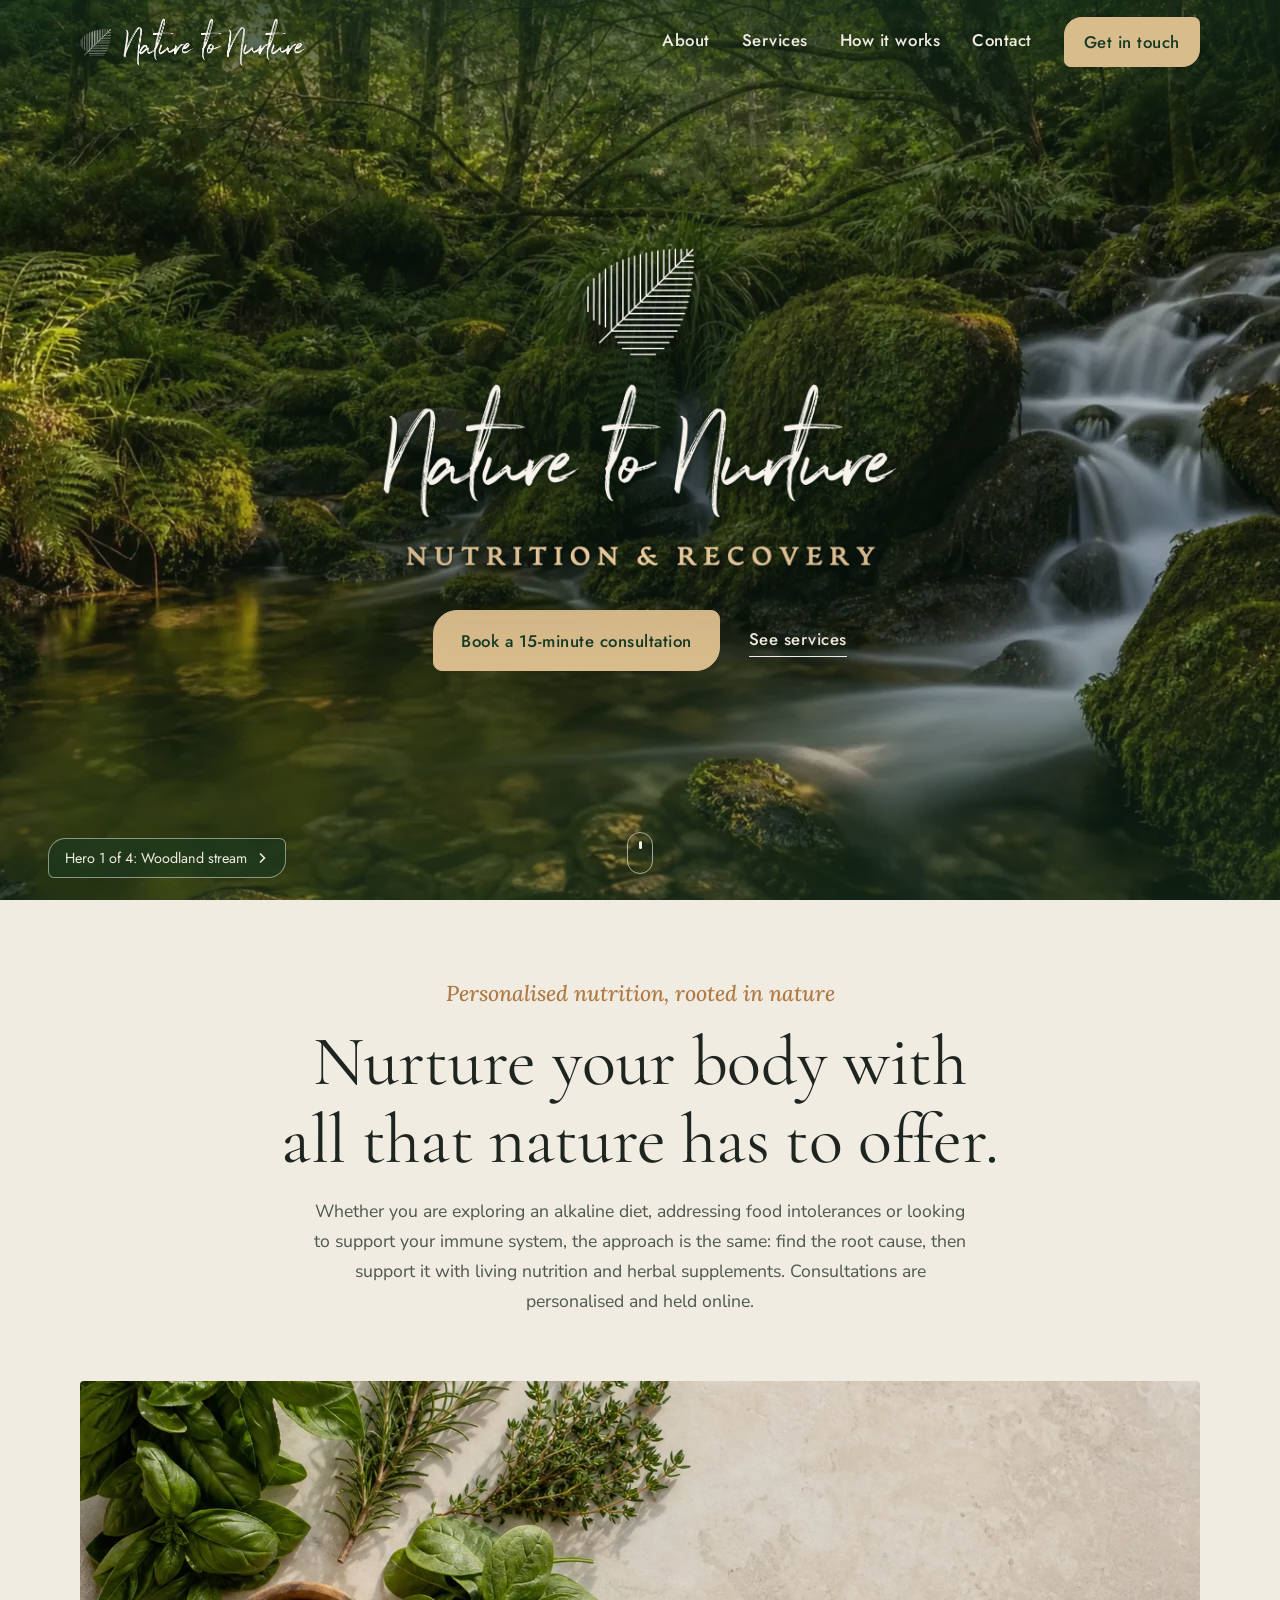
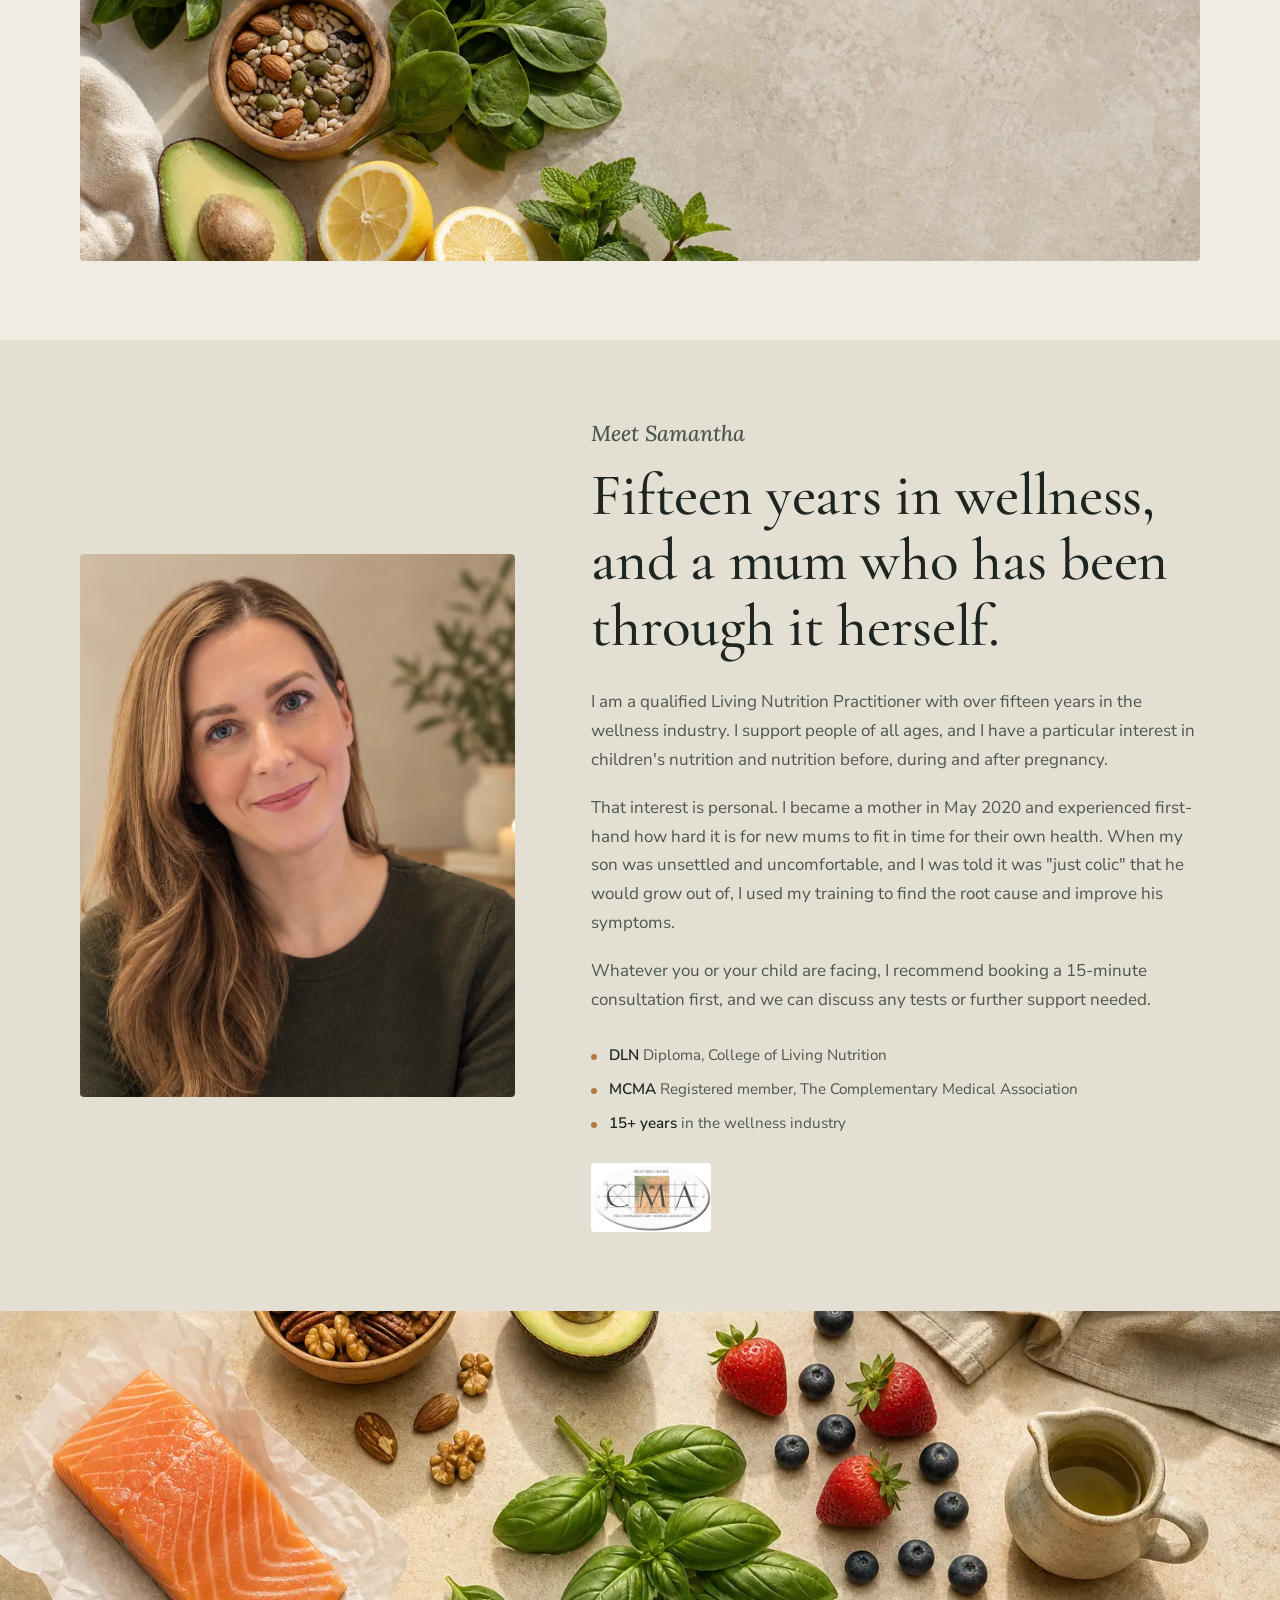
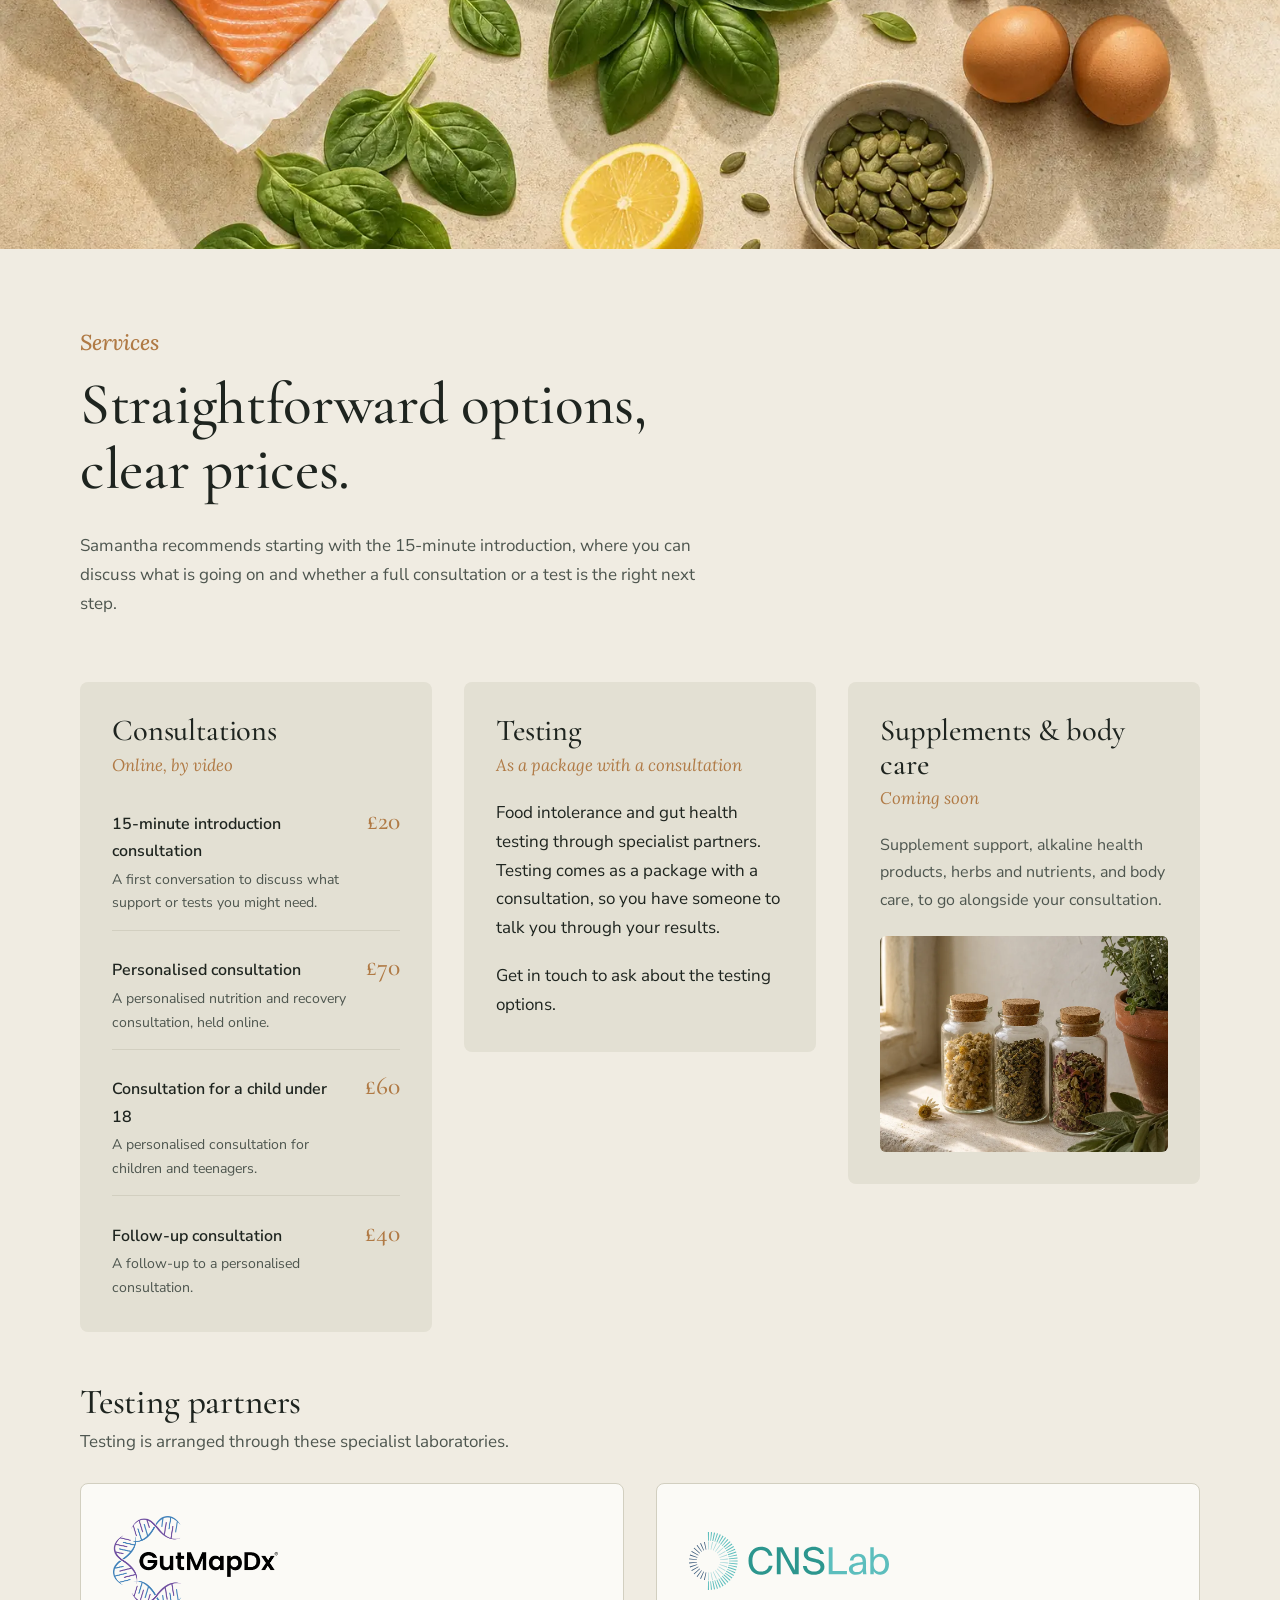
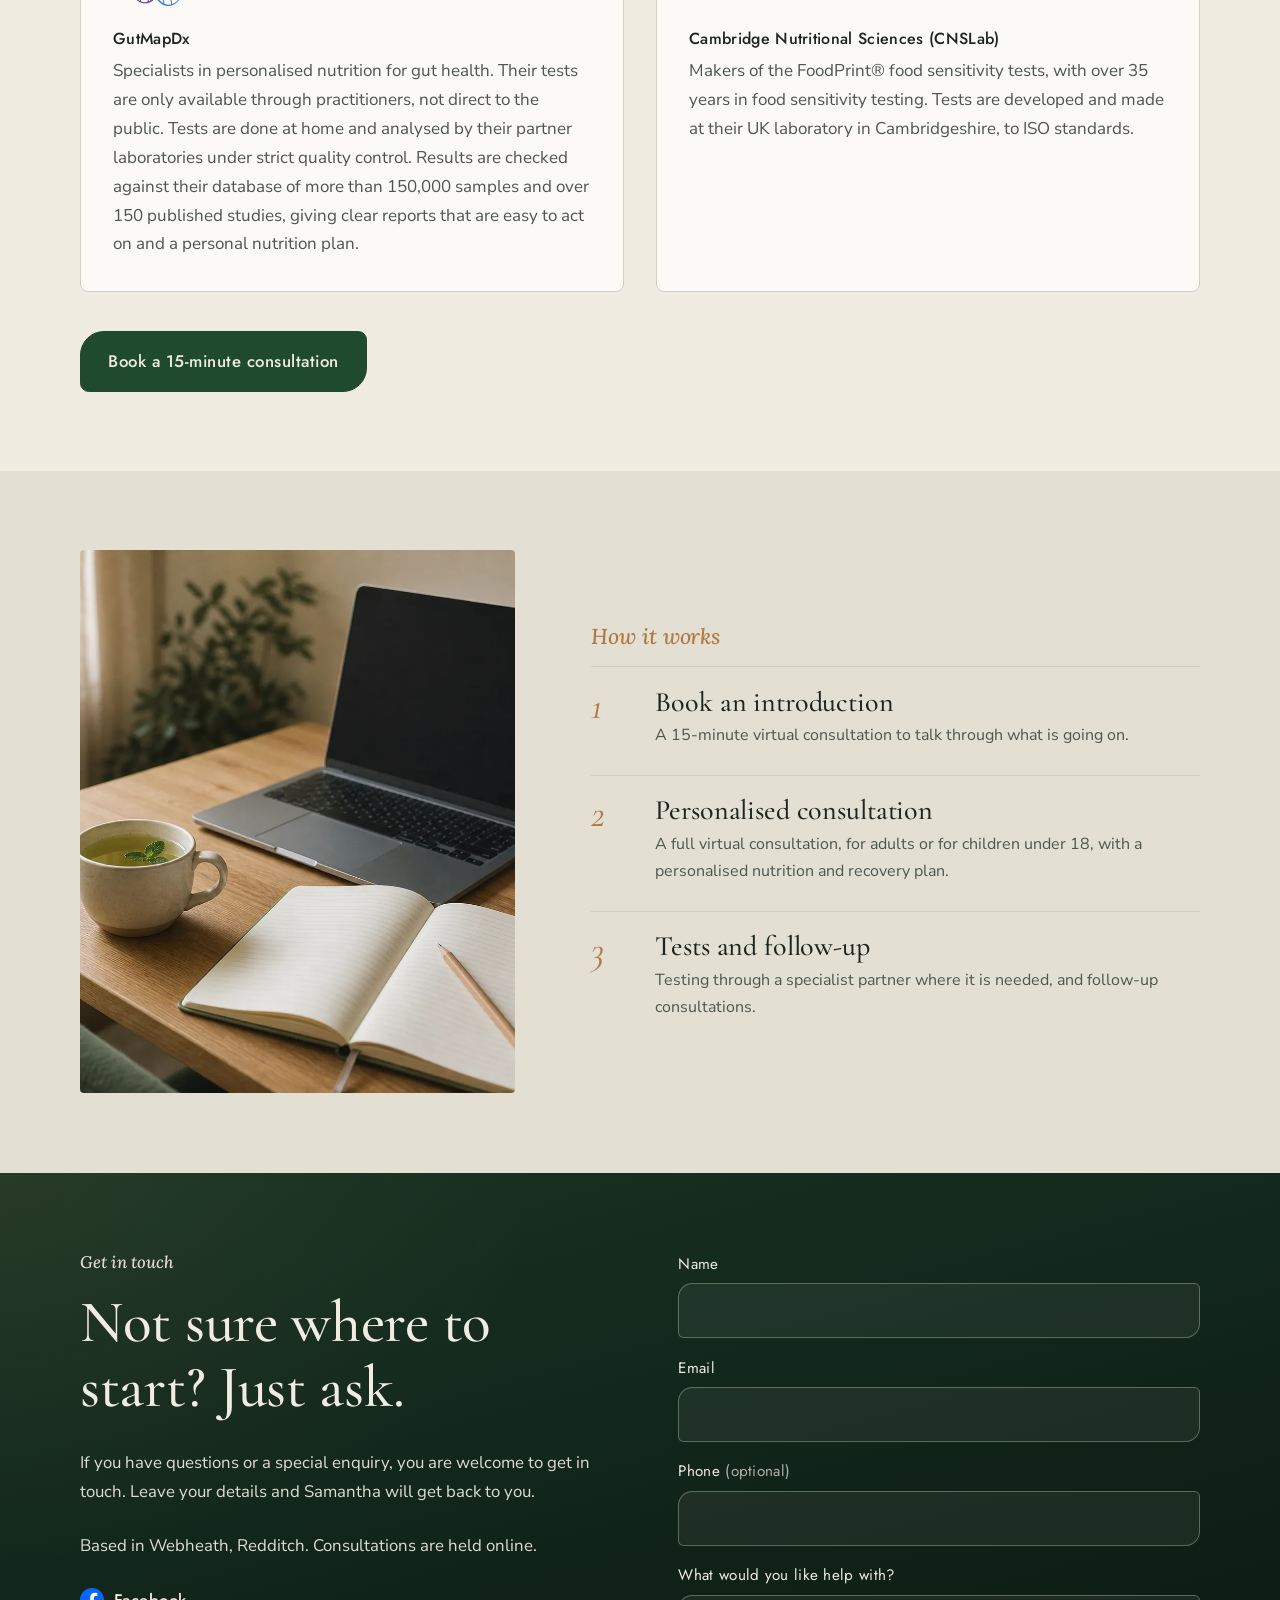
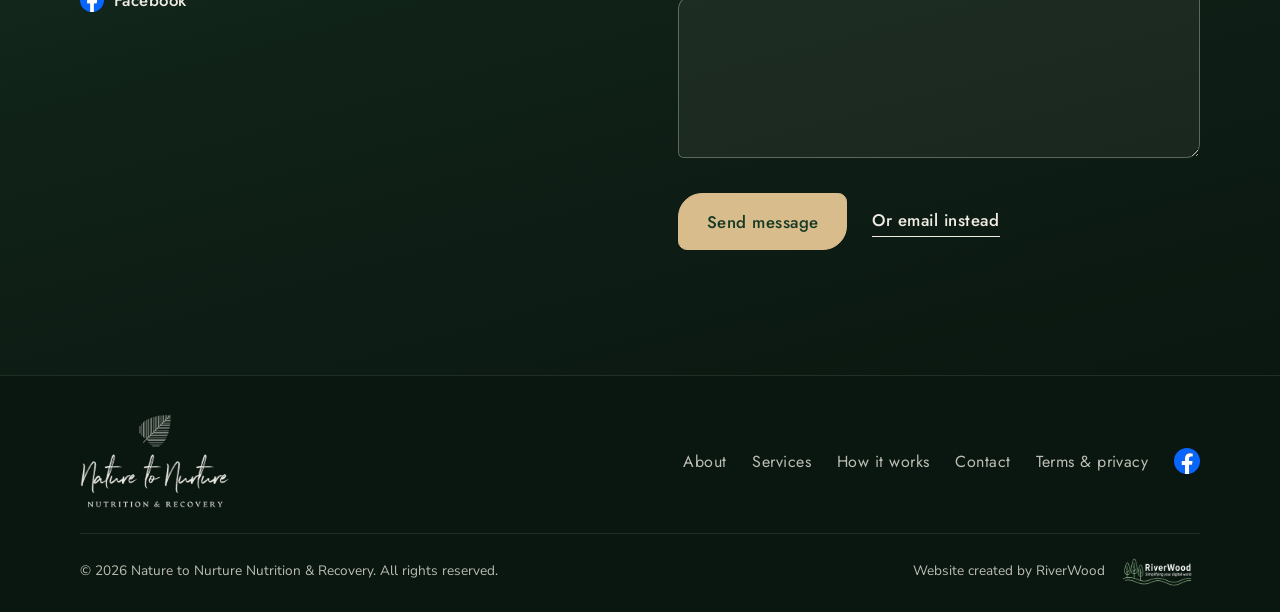
==== commit 415631c7: "Terms page, simpler hero, online-first wording - New /terms/ page from her old Wix terms, reworded: " ====
--- a/index.html
+++ b/index.html
@@ -3,8 +3,8 @@
 <head>
 <meta charset="utf-8">
 <meta name="viewport" content="width=device-width, initial-scale=1">
-<title>Nature to Nurture Nutrition &amp; Recovery | Living Nutrition Practitioner, Redditch</title>
-<meta name="description" content="Personalised nutrition and recovery support from a qualified Living Nutrition Practitioner in Redditch, West Midlands. Online consultations, food intolerance and gut health testing, and children's and pre/post pregnancy nutrition.">
+<title>Nature to Nurture Nutrition &amp; Recovery | Living Nutrition Practitioner, Online Consultations</title>
+<meta name="description" content="Personalised nutrition and recovery support from a qualified Living Nutrition Practitioner, with online video consultations across the UK. Food intolerance and gut health testing, and children's and pre/post pregnancy nutrition.">
 <link rel="canonical" href="https://www.naturetonurturenutrition.co.uk/">
 <meta name="theme-color" content="#1F4A2E">
 <link rel="icon" type="image/png" sizes="64x64" href="assets/img/favicon.png">
@@ -14,14 +14,14 @@
 <meta property="og:site_name" content="Nature to Nurture Nutrition &amp; Recovery">
 <meta property="og:url" content="https://www.naturetonurturenutrition.co.uk/">
 <meta property="og:title" content="Nature to Nurture Nutrition &amp; Recovery">
-<meta property="og:description" content="Personalised nutrition and recovery, rooted in nature. Online consultations with a Living Nutrition Practitioner in Redditch.">
+<meta property="og:description" content="Personalised nutrition, rooted in nature. Online consultations with a Living Nutrition Practitioner, across the UK.">
 <meta property="og:image" content="https://www.naturetonurturenutrition.co.uk/assets/img/share.jpg">
 <meta property="og:image:width" content="1200">
 <meta property="og:image:height" content="630">
 <meta property="og:image:alt" content="Nature to Nurture, Nutrition &amp; Recovery logo over a woodland stream">
 <meta name="twitter:card" content="summary_large_image">
 <meta name="twitter:title" content="Nature to Nurture Nutrition &amp; Recovery">
-<meta name="twitter:description" content="Personalised nutrition and recovery, rooted in nature. Online consultations with a Living Nutrition Practitioner in Redditch.">
+<meta name="twitter:description" content="Personalised nutrition, rooted in nature. Online consultations with a Living Nutrition Practitioner, across the UK.">
 <meta name="twitter:image" content="https://www.naturetonurturenutrition.co.uk/assets/img/share.jpg">
 <script type="application/ld+json">
 {
@@ -37,7 +37,7 @@
       "description": "Personalised nutrition and recovery support from a qualified Living Nutrition Practitioner. Consultations are held online.",
       "email": "Samantha@naturetonurturenutrition.co.uk",
       "address": { "@type": "PostalAddress", "addressLocality": "Redditch", "addressRegion": "Worcestershire", "addressCountry": "GB" },
-      "areaServed": [{ "@type": "City", "name": "Redditch" }, { "@type": "Country", "name": "United Kingdom" }],
+      "areaServed": { "@type": "Country", "name": "United Kingdom" },
       "founder": { "@id": "https://www.naturetonurturenutrition.co.uk/#samantha" },
       "sameAs": ["https://www.facebook.com/profile.php?id=61579757354575"],
       "priceRange": "£20–£70",
@@ -120,7 +120,6 @@
 
   <div class="hero__content">
     <img class="hero__logo" src="assets/logo/logo-hero.png" alt="Nature to Nurture, Nutrition &amp; Recovery" width="1100" height="686" fetchpriority="high">
-    <p class="hero__line">Personalised nutrition and recovery, rooted in nature.</p>
     <div class="hero__cta">
       <a class="btn btn--light" href="#contact">Book a 15-minute consultation</a>
       <a class="link link--light" href="#services">See services</a>
@@ -137,7 +136,7 @@
 
 <section class="intro" id="intro">
   <div class="wrap wrap--narrow">
-    <p class="eyebrow">Living nutrition, Redditch</p>
+    <p class="eyebrow">Personalised nutrition, rooted in nature</p>
     <h1 class="intro__title">Nurture your body with all that nature has to offer.</h1>
     <p class="intro__text">Whether you are exploring an alkaline diet, addressing food intolerances or looking to support your immune system, the approach is the same: find the root cause, then support it with living nutrition and herbal supplements. Consultations are personalised and held online.</p>
   </div>
@@ -304,6 +303,7 @@
         <a href="#services">Services</a>
         <a href="#how">How it works</a>
         <a href="#contact">Contact</a>
+        <a href="/terms/">Terms &amp; privacy</a>
         <a class="footer__fb" href="https://www.facebook.com/profile.php?id=61579757354575" target="_blank" rel="noopener" aria-label="Nature to Nurture on Facebook">
           <svg class="fb-logo" viewBox="0 0 24 24" width="26" height="26" aria-hidden="true"><path fill="#0866FF" d="M24 12.073C24 5.405 18.627 0 12 0S0 5.405 0 12.073C0 18.1 4.388 23.094 10.125 24v-8.437H7.078v-3.49h3.047V9.413c0-3.026 1.792-4.697 4.533-4.697 1.312 0 2.686.236 2.686.236v2.971H15.83c-1.491 0-1.956.93-1.956 1.874v2.25h3.328l-.532 3.49h-2.796V24C19.612 23.094 24 18.1 24 12.073Z"/><path fill="#fff" d="m16.671 15.563.532-3.49h-3.328v-2.25c0-.954.465-1.874 1.956-1.874h1.513V4.978s-1.374-.236-2.686-.236c-2.741 0-4.533 1.671-4.533 4.697v2.656H7.078v3.49h3.047V24a12.1 12.1 0 0 0 3.75 0v-8.437h2.796Z"/></svg>
         </a>
--- a/styles.css
+++ b/styles.css
@@ -173,12 +173,11 @@
 @media (max-width: 600px) { .hero-switch__name { display: none; } }
 .hero__scrim {
   background:
-    radial-gradient(ellipse 50% 46% at 50% 48%, rgba(10, 26, 16, .55) 0%, rgba(10, 26, 16, .3) 50%, rgba(10, 26, 16, 0) 100%),
+    radial-gradient(ellipse 45% 38% at 50% 45%, rgba(10, 26, 16, .53) 0%, rgba(10, 26, 16, .28) 52%, rgba(10, 26, 16, 0) 100%),
     linear-gradient(180deg, rgba(22, 58, 36, .38) 0%, rgba(22, 58, 36, .16) 30%, rgba(22, 58, 36, .22) 70%, rgba(22, 58, 36, .50) 100%);
 }
 .hero__content { text-align: center; max-width: 640px; }
-.hero__logo { width: min(520px, 78vw); margin: 0 auto 1.8rem; filter: drop-shadow(0 1px 1px rgba(6, 16, 10, .7)) drop-shadow(0 4px 10px rgba(6, 16, 10, .6)) drop-shadow(0 18px 44px rgba(6, 16, 10, .55)); }
-.hero__line { font-family: var(--font-display); font-size: clamp(1.35rem, 1rem + 1.4vw, 1.85rem); font-weight: 400; font-style: italic; margin: 0 0 2rem; text-shadow: 0 1px 2px rgba(6, 16, 10, .6), 0 2px 18px rgba(6, 16, 10, .55); }
+.hero__logo { width: min(520px, 78vw); margin: 0 auto 2.6rem; filter: drop-shadow(0 1px 1px rgba(6, 16, 10, .75)) drop-shadow(0 3px 8px rgba(6, 16, 10, .7)) drop-shadow(0 14px 36px rgba(6, 16, 10, .6)); }
 .hero__cta { display: flex; flex-wrap: wrap; justify-content: center; align-items: center; gap: 1.2rem 1.8rem; }
 .hero-switch[hidden] { display: none; }
 .hero__scroll { position: absolute; left: 50%; bottom: 1.6rem; transform: translateX(-50%); width: 26px; height: 42px; border: 1.5px solid rgba(247, 244, 236, .6); border-radius: 14px; }
@@ -326,6 +325,15 @@
   .footer__top, .footer__bottom { flex-direction: column; text-align: center; }
   .footer__links { justify-content: center; }
 }
+
+/* Terms & privacy page */
+.legal { padding-block: calc(84px + clamp(2.5rem, 5vw, 4rem)) clamp(3.5rem, 6vw, 5.5rem); }
+.legal h1 { font-size: clamp(2.4rem, 1.6rem + 2.8vw, 3.6rem); margin-bottom: .4rem; }
+.legal__updated { color: var(--ink-soft); font-size: .95rem; margin-bottom: clamp(2rem, 4vw, 3rem); }
+.legal h2 { font-size: clamp(1.6rem, 1.3rem + 1vw, 2rem); margin: 2.2rem 0 .6rem; padding-top: 1.6rem; border-top: 1px solid var(--stone-dark); }
+.legal p { max-width: 62ch; }
+.legal a { color: var(--green-700); }
+.footer__links a[aria-current="page"] { color: var(--cream); }
 
 /* Reveal on scroll (subtle, once, CTA-free) */
 .reveal { opacity: 0; transform: translateY(14px); transition: opacity .7s var(--ease), transform .7s var(--ease); }
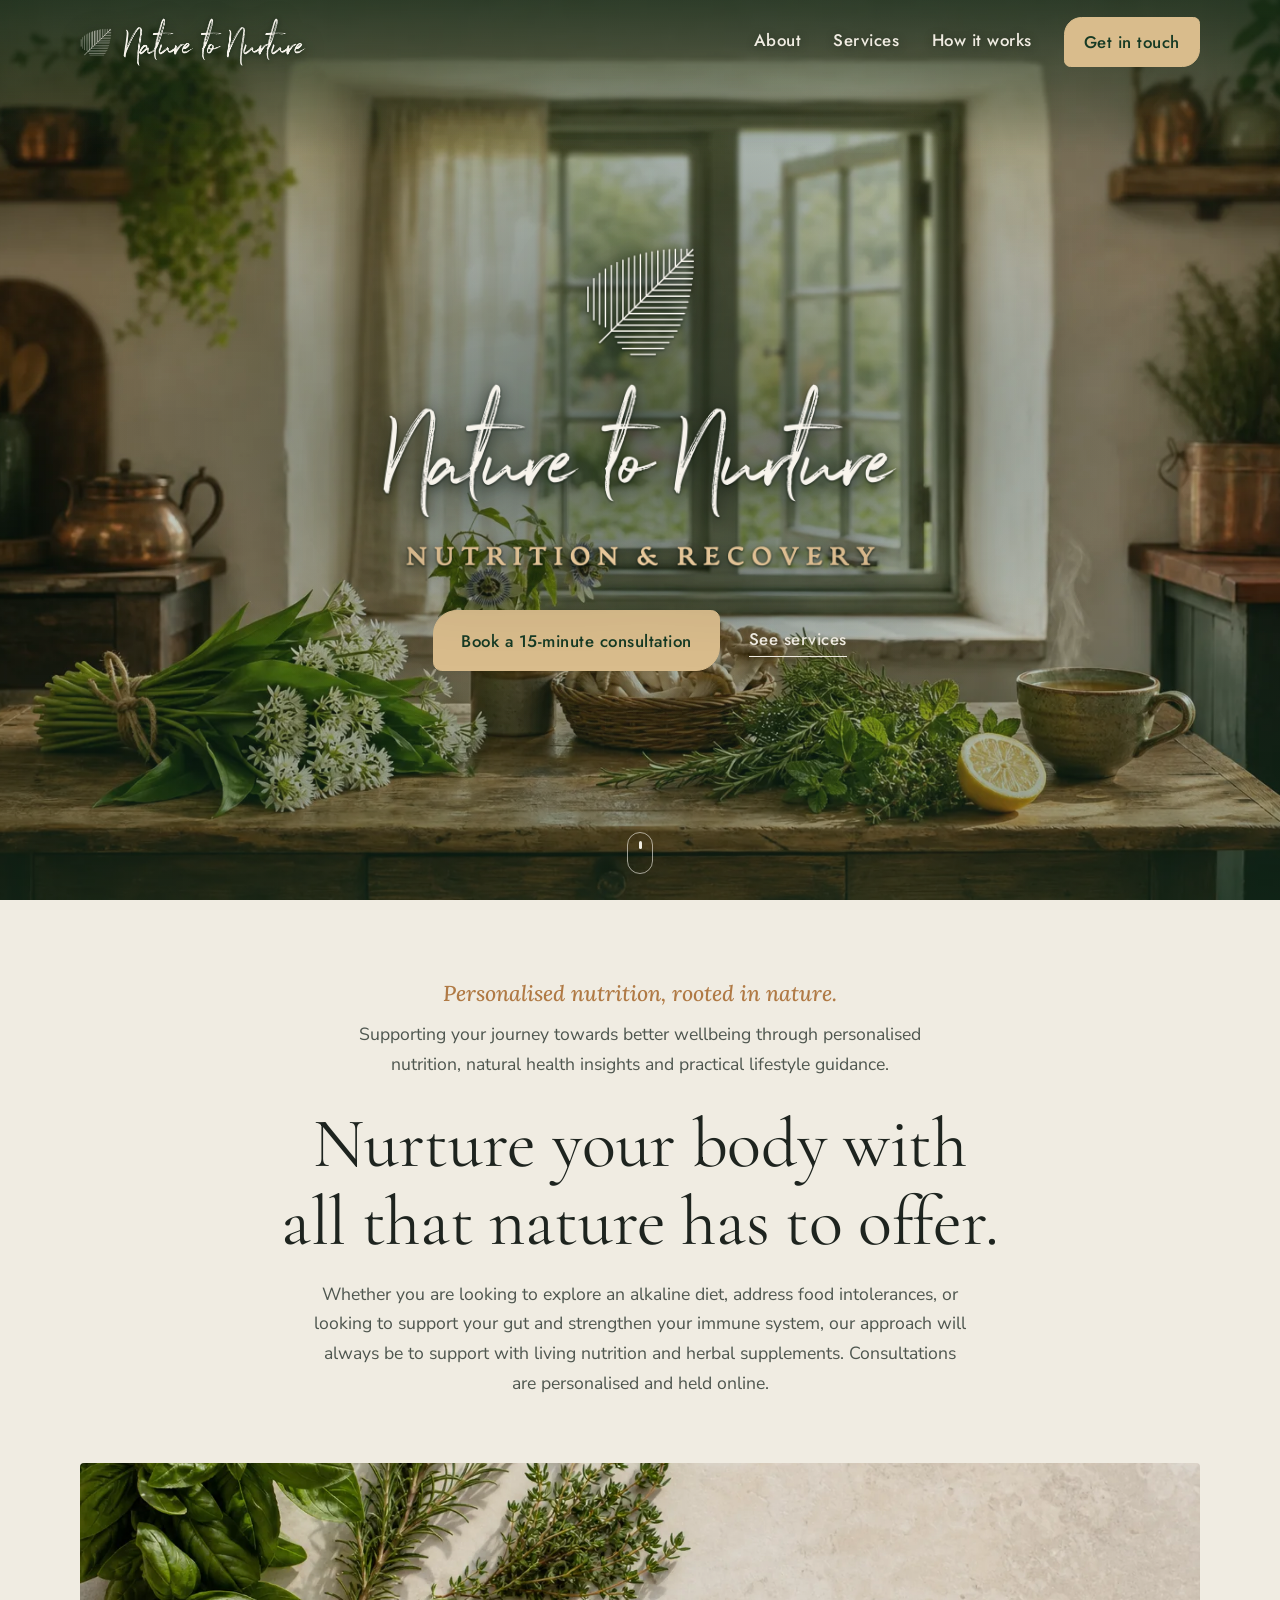
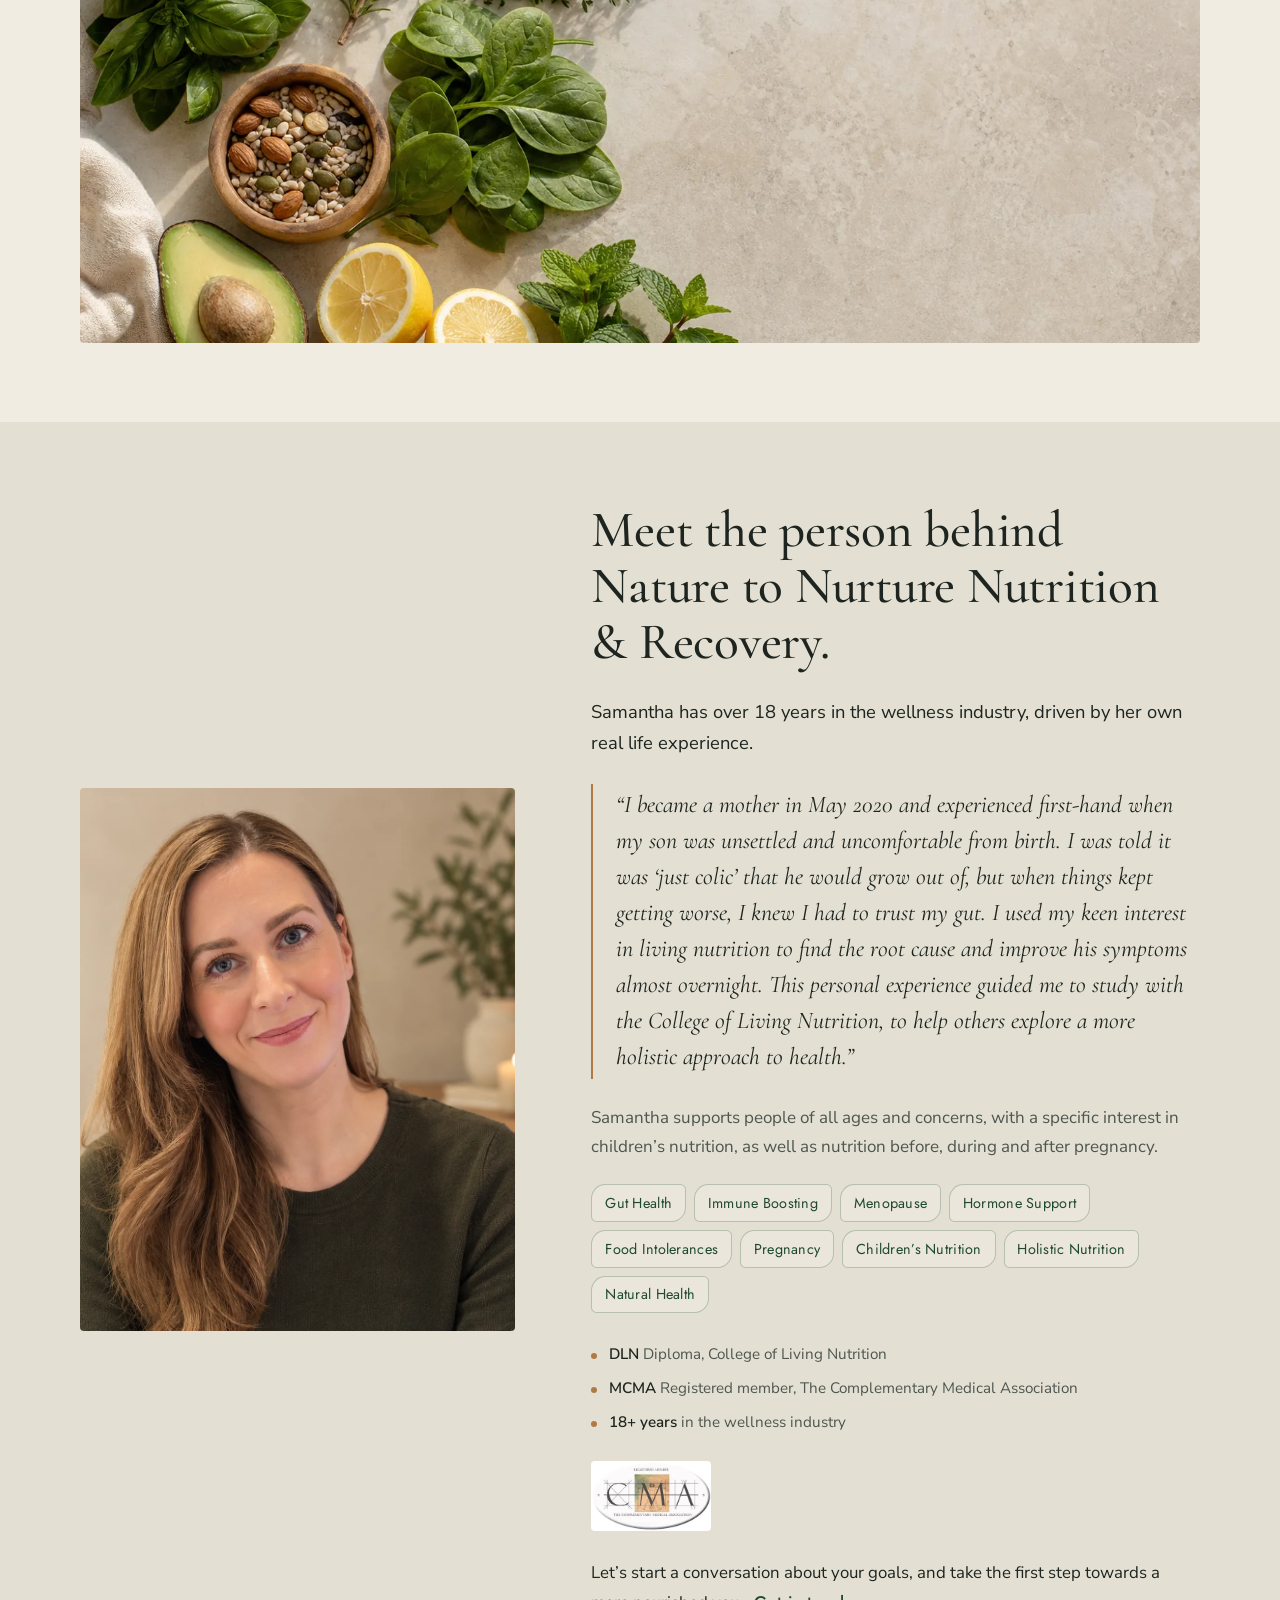
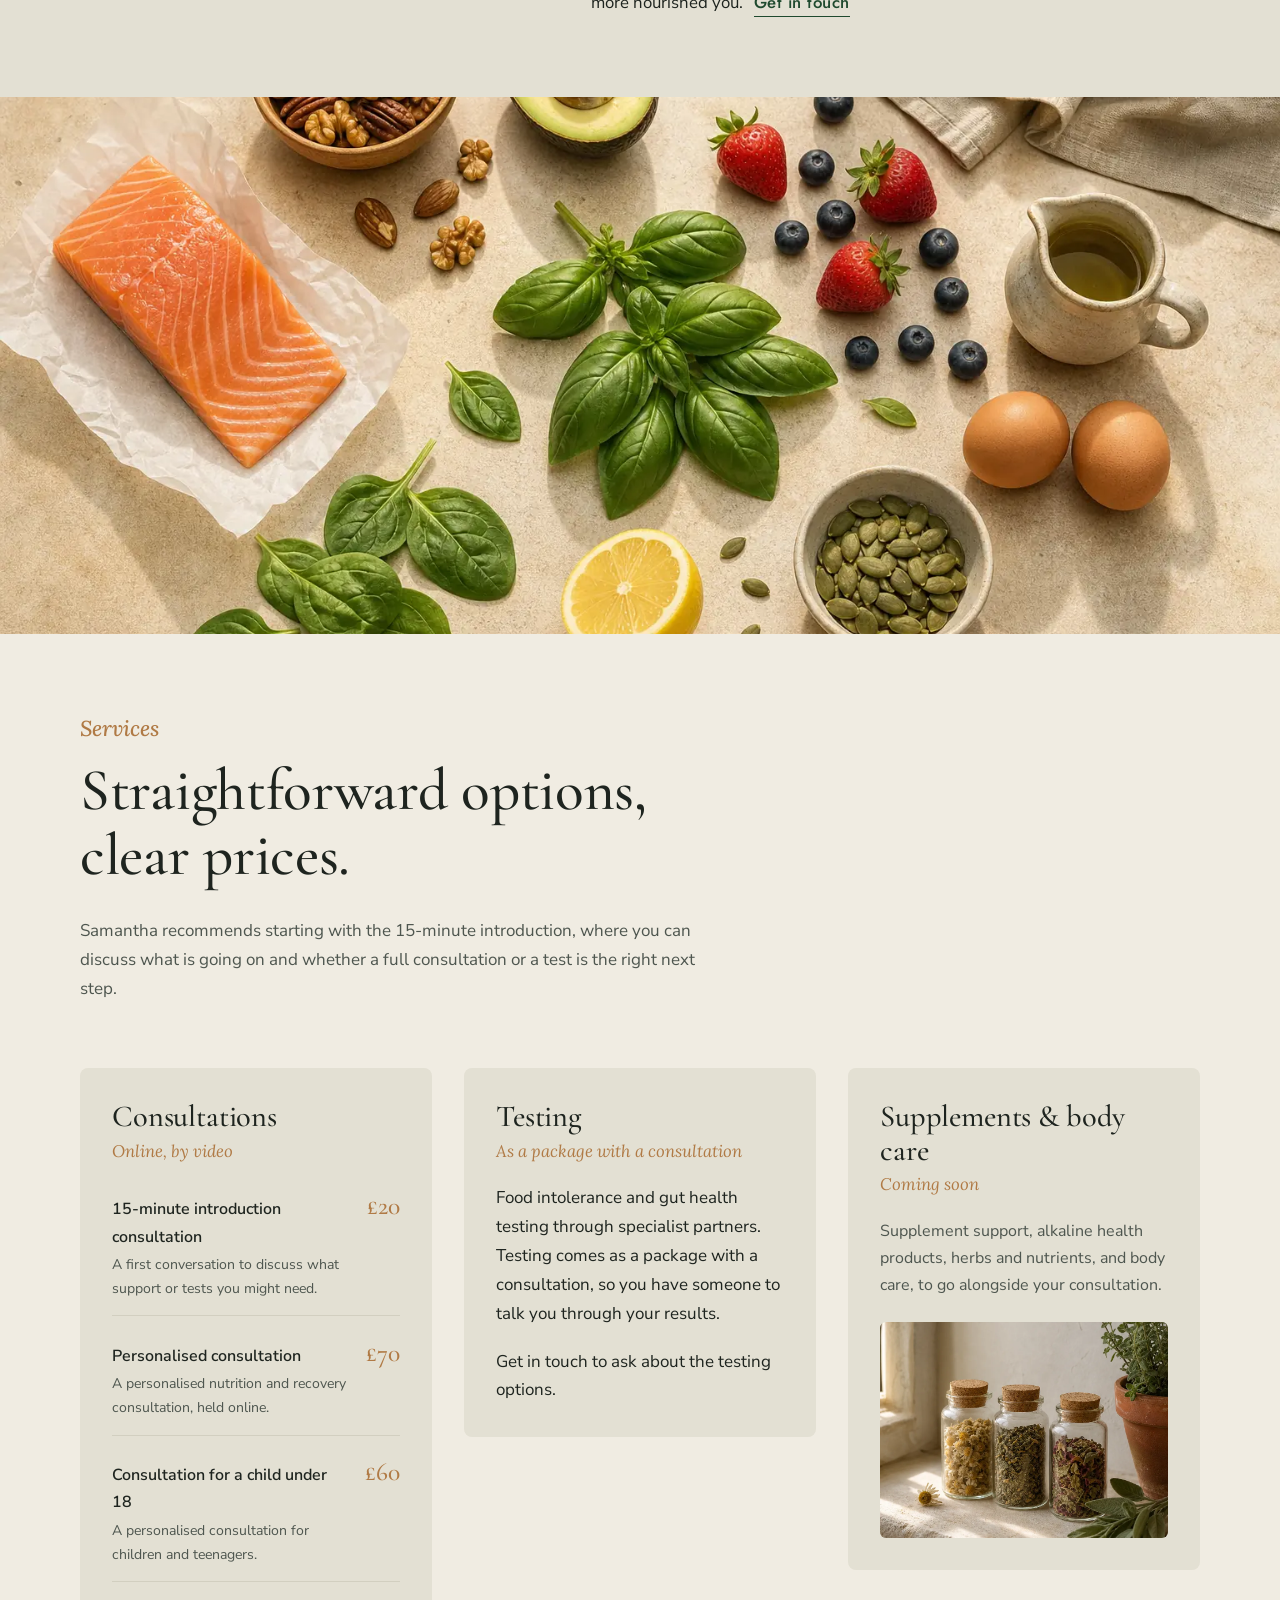
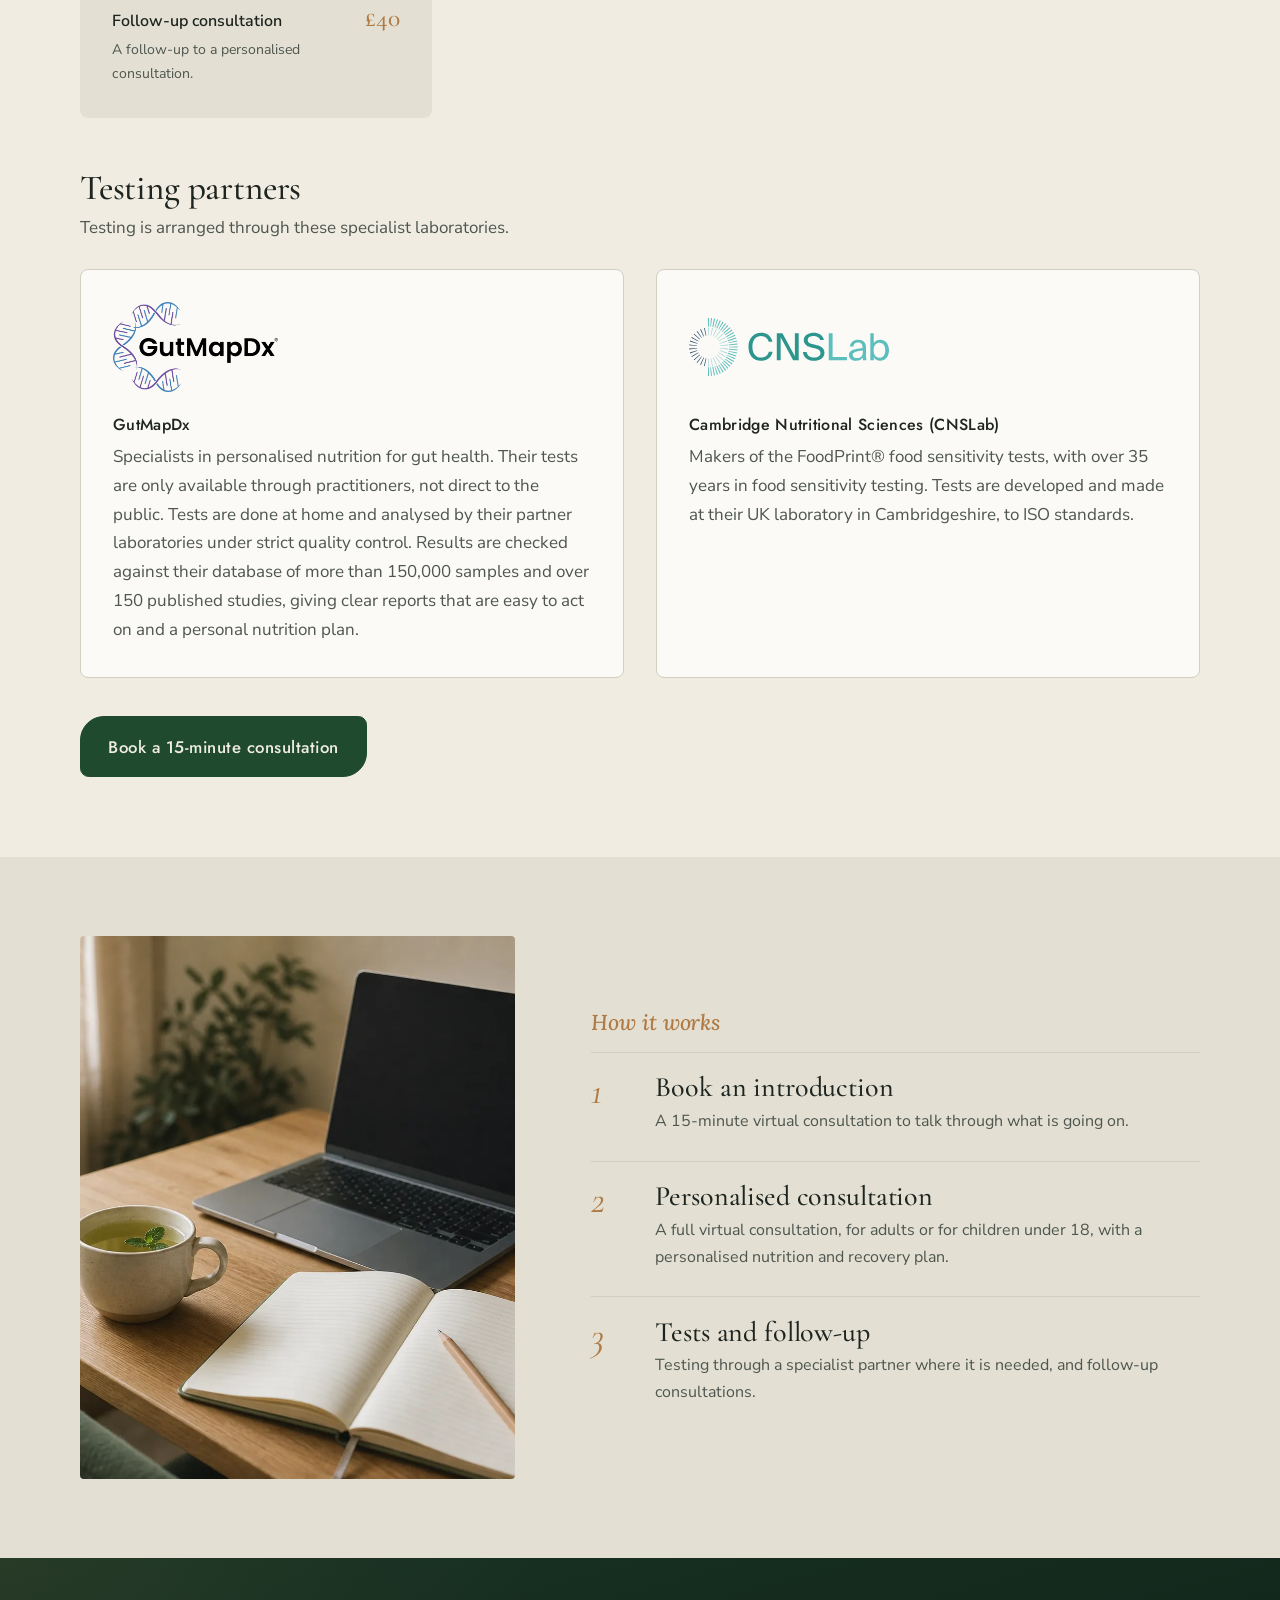
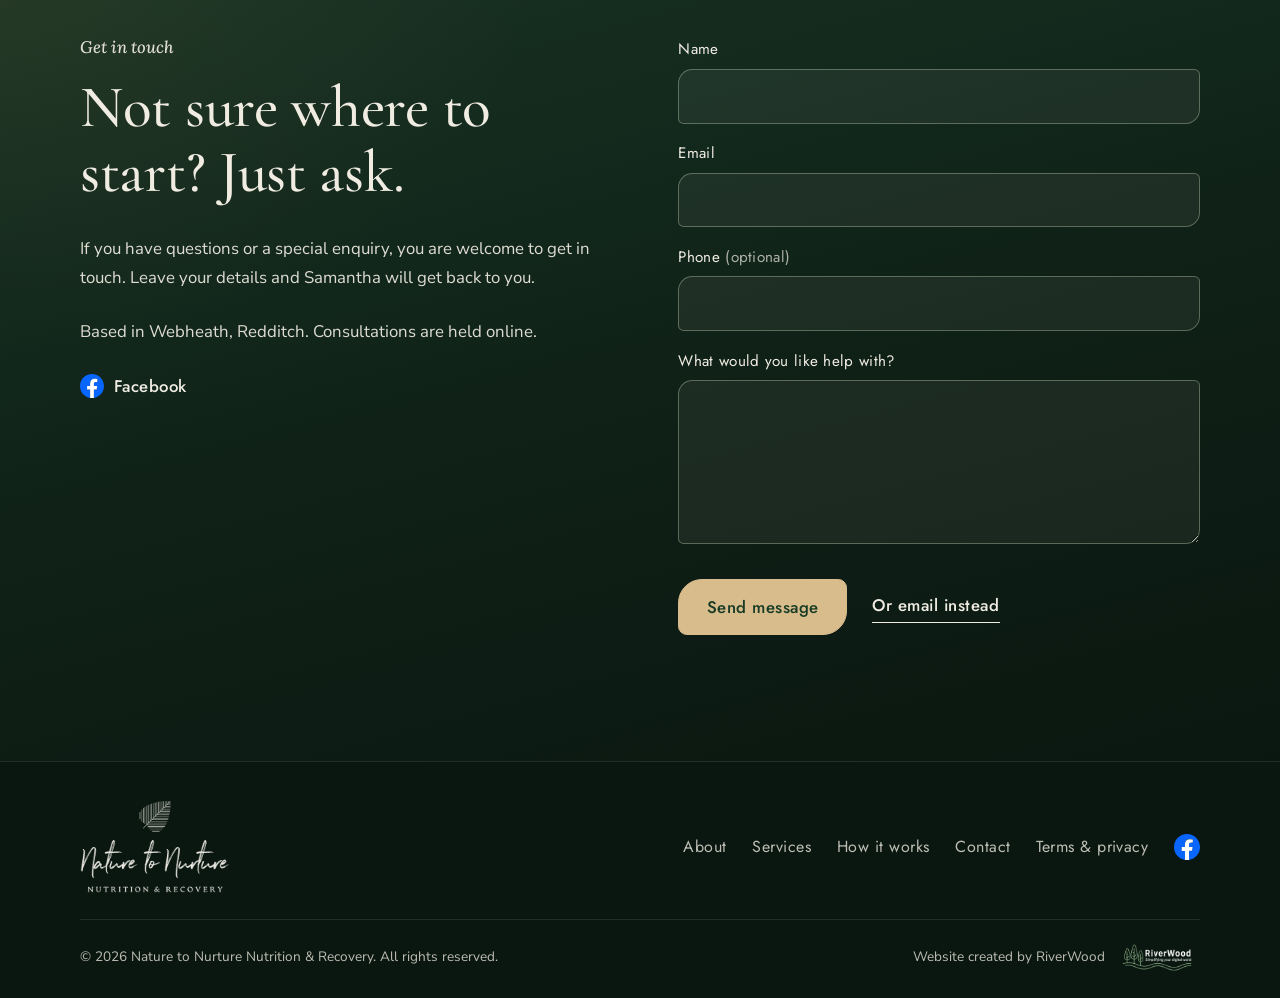
==== commit d68efa6a: "Samantha's feedback: kitchen hero, her intro and bio copy - Hero 3 (kitchen) is now the only hero; r" ====
--- a/index.html
+++ b/index.html
@@ -4,7 +4,7 @@
 <meta charset="utf-8">
 <meta name="viewport" content="width=device-width, initial-scale=1">
 <title>Nature to Nurture Nutrition &amp; Recovery | Living Nutrition Practitioner, Online Consultations</title>
-<meta name="description" content="Personalised nutrition and recovery support from a qualified Living Nutrition Practitioner, with online video consultations across the UK. Food intolerance and gut health testing, and children's and pre/post pregnancy nutrition.">
+<meta name="description" content="Personalised nutrition and recovery support from a qualified Living Nutrition Practitioner, with online video consultations across the UK. Gut health, immune support, menopause and hormones, food intolerances, pregnancy and children's nutrition.">
 <link rel="canonical" href="https://www.naturetonurturenutrition.co.uk/">
 <meta name="theme-color" content="#1F4A2E">
 <link rel="icon" type="image/png" sizes="64x64" href="assets/img/favicon.png">
@@ -18,7 +18,7 @@
 <meta property="og:image" content="https://www.naturetonurturenutrition.co.uk/assets/img/share.jpg">
 <meta property="og:image:width" content="1200">
 <meta property="og:image:height" content="630">
-<meta property="og:image:alt" content="Nature to Nurture, Nutrition &amp; Recovery logo over a woodland stream">
+<meta property="og:image:alt" content="Nature to Nurture, Nutrition &amp; Recovery logo over a sunlit kitchen table with herbs and oyster mushrooms">
 <meta name="twitter:card" content="summary_large_image">
 <meta name="twitter:title" content="Nature to Nurture Nutrition &amp; Recovery">
 <meta name="twitter:description" content="Personalised nutrition, rooted in nature. Online consultations with a Living Nutrition Practitioner, across the UK.">
@@ -34,7 +34,7 @@
       "url": "https://www.naturetonurturenutrition.co.uk/",
       "logo": "https://www.naturetonurturenutrition.co.uk/assets/logo/logo-colour.png",
       "image": "https://www.naturetonurturenutrition.co.uk/assets/img/share.jpg",
-      "description": "Personalised nutrition and recovery support from a qualified Living Nutrition Practitioner. Consultations are held online.",
+      "description": "Supporting your journey towards better wellbeing through personalised nutrition, natural health insights and practical lifestyle guidance. Consultations are personalised and held online.",
       "email": "Samantha@naturetonurturenutrition.co.uk",
       "address": { "@type": "PostalAddress", "addressLocality": "Redditch", "addressRegion": "Worcestershire", "addressCountry": "GB" },
       "areaServed": { "@type": "Country", "name": "United Kingdom" },
@@ -61,7 +61,8 @@
       "image": "https://www.naturetonurturenutrition.co.uk/assets/img/samantha.webp",
       "worksFor": { "@id": "https://www.naturetonurturenutrition.co.uk/#business" },
       "hasCredential": { "@type": "EducationalOccupationalCredential", "name": "Diploma in Living Nutrition (DLN)", "recognizedBy": { "@type": "Organization", "name": "College of Living Nutrition" } },
-      "memberOf": { "@type": "Organization", "name": "The Complementary Medical Association" }
+      "memberOf": { "@type": "Organization", "name": "The Complementary Medical Association" },
+      "knowsAbout": ["Gut health", "Immune support", "Menopause", "Hormone support", "Food intolerances", "Pregnancy nutrition", "Children's nutrition", "Holistic nutrition", "Natural health", "Living nutrition"]
     },
     {
       "@type": "WebSite",
@@ -97,7 +98,6 @@
       <a href="#about">About</a>
       <a href="#services">Services</a>
       <a href="#how">How it works</a>
-      <a href="#contact">Contact</a>
       <a class="btn btn--nav" href="#contact">Get in touch</a>
     </nav>
     <button class="nav__toggle" id="menuToggle" aria-expanded="false" aria-controls="menu" aria-label="Open menu">
@@ -111,9 +111,10 @@
 <section class="hero" id="hero" data-nav-dark>
   <div class="hero__media" aria-hidden="true">
     <picture class="hero__poster">
-      <source id="heroPosterPortrait" media="(orientation: portrait)" srcset="assets/img/hero-poster-portrait.webp">
-      <img id="heroPoster" src="assets/img/hero-poster-landscape.webp" alt="" width="1920" height="1080" fetchpriority="high">
+      <source media="(orientation: portrait)" srcset="assets/img/hero-kitchen-portrait.webp">
+      <img src="assets/img/hero-kitchen-landscape.webp" alt="" width="1536" height="1024" fetchpriority="high">
     </picture>
+    <!-- Add data-landscape and data-portrait video paths here once the animated version is ready -->
     <video class="hero__video" id="heroVideo" muted playsinline loop preload="metadata" tabindex="-1"></video>
   </div>
   <div class="hero__scrim"></div>
@@ -126,19 +127,15 @@
     </div>
   </div>
 
-  <!-- Review-only: lets Samantha compare hero options. Remove before launch. -->
-  <button class="hero-switch" id="heroSwitch" type="button" hidden>
-    <span id="heroSwitchLabel">Hero 1 of 4</span>
-    <svg width="14" height="14" viewBox="0 0 14 14" aria-hidden="true"><path d="M5 2.5 9.5 7 5 11.5"/></svg>
-  </button>
   <a class="hero__scroll" href="#intro" aria-label="Scroll down"><span></span></a>
 </section>
 
 <section class="intro" id="intro">
   <div class="wrap wrap--narrow">
-    <p class="eyebrow">Personalised nutrition, rooted in nature</p>
+    <p class="eyebrow">Personalised nutrition, rooted in nature.</p>
+    <p class="intro__lede">Supporting your journey towards better wellbeing through personalised nutrition, natural health insights and practical lifestyle guidance.</p>
     <h1 class="intro__title">Nurture your body with all that nature has to offer.</h1>
-    <p class="intro__text">Whether you are exploring an alkaline diet, addressing food intolerances or looking to support your immune system, the approach is the same: find the root cause, then support it with living nutrition and herbal supplements. Consultations are personalised and held online.</p>
+    <p class="intro__text">Whether you are looking to explore an alkaline diet, address food intolerances, or looking to support your gut and strengthen your immune system, our approach will always be to support with living nutrition and herbal supplements. Consultations are personalised and held online.</p>
   </div>
   <div class="wrap intro__figure">
     <img src="assets/img/flatlay.webp" alt="Fresh basil, rosemary, thyme, spinach, mint, avocado, lemon and a bowl of seeds on a stone surface" width="1600" height="1067" loading="lazy">
@@ -151,17 +148,22 @@
       <img src="assets/img/samantha.webp" alt="Samantha, Living Nutrition Practitioner" width="900" height="1125" loading="lazy">
     </figure>
     <div class="about__body">
-      <p class="eyebrow">Meet Samantha</p>
-      <h2>Fifteen years in wellness, and a mum who has been through it herself.</h2>
-      <p>I am a qualified Living Nutrition Practitioner with over fifteen years in the wellness industry. I support people of all ages, and I have a particular interest in children's nutrition and nutrition before, during and after pregnancy.</p>
-      <p>That interest is personal. I became a mother in May 2020 and experienced first-hand how hard it is for new mums to fit in time for their own health. When my son was unsettled and uncomfortable, and I was told it was "just colic" that he would grow out of, I used my training to find the root cause and improve his symptoms.</p>
-      <p>Whatever you or your child are facing, I recommend booking a 15-minute consultation first, and we can discuss any tests or further support needed.</p>
+      <h2>Meet the person behind Nature to Nurture Nutrition &amp; Recovery.</h2>
+      <p class="about__lead">Samantha has over 18 years in the wellness industry, driven by her own real life experience.</p>
+      <blockquote class="about__quote">
+        <p>&ldquo;I became a mother in May 2020 and experienced first-hand when my son was unsettled and uncomfortable from birth. I was told it was &lsquo;just colic&rsquo; that he would grow out of, but when things kept getting worse, I knew I had to trust my gut. I used my keen interest in living nutrition to find the root cause and improve his symptoms almost overnight. This personal experience guided me to study with the College of Living Nutrition, to help others explore a more holistic approach to health.&rdquo;</p>
+      </blockquote>
+      <p>Samantha supports people of all ages and concerns, with a specific interest in children&rsquo;s nutrition, as well as nutrition before, during and after pregnancy.</p>
+      <ul class="focus" aria-label="Areas of support">
+        <li>Gut Health</li><li>Immune Boosting</li><li>Menopause</li><li>Hormone Support</li><li>Food Intolerances</li><li>Pregnancy</li><li>Children&rsquo;s Nutrition</li><li>Holistic Nutrition</li><li>Natural Health</li>
+      </ul>
       <ul class="creds">
         <li><strong>DLN</strong> Diploma, College of Living Nutrition</li>
         <li><strong>MCMA</strong> Registered member, The Complementary Medical Association</li>
-        <li><strong>15+ years</strong> in the wellness industry</li>
+        <li><strong>18+ years</strong> in the wellness industry</li>
       </ul>
       <img class="about__badge" src="assets/img/cma-badge.webp" alt="Registered member, The Complementary Medical Association" width="320" height="185" loading="lazy">
+      <p class="about__cta">Let&rsquo;s start a conversation about your goals, and take the first step towards a more nourished you. <a class="link" href="#contact">Get in touch</a></p>
     </div>
   </div>
 </section>
--- a/styles.css
+++ b/styles.css
@@ -160,17 +160,6 @@
 /* Poster and video share the same framing (poster is the clip's first frame), so the fade-in has no zoom jump */
 .hero__video { opacity: 0; transition: opacity 1.2s ease; }
 .hero__video.is-playing { opacity: 1; }
-/* Review-only switcher for comparing hero options with Samantha. Remove before launch. */
-.hero-switch {
-  position: absolute; left: var(--gutter); bottom: 1.4rem; z-index: 2;
-  display: inline-flex; align-items: center; gap: .5rem; padding: .55rem 1rem;
-  font-family: var(--font-ui); font-size: .9rem; color: var(--cream); cursor: pointer;
-  background: rgba(22, 58, 36, .45); border: 1px solid rgba(247, 244, 236, .5);
-  border-radius: 1.1rem .4rem 1.1rem .4rem; backdrop-filter: blur(8px); -webkit-backdrop-filter: blur(8px);
-}
-.hero-switch:hover { background: rgba(22, 58, 36, .65); }
-.hero-switch svg { fill: none; stroke: currentColor; stroke-width: 1.6; }
-@media (max-width: 600px) { .hero-switch__name { display: none; } }
 .hero__scrim {
   background:
     radial-gradient(ellipse 45% 38% at 50% 45%, rgba(10, 26, 16, .53) 0%, rgba(10, 26, 16, .28) 52%, rgba(10, 26, 16, 0) 100%),
@@ -179,7 +168,6 @@
 .hero__content { text-align: center; max-width: 640px; }
 .hero__logo { width: min(520px, 78vw); margin: 0 auto 2.6rem; filter: drop-shadow(0 1px 1px rgba(6, 16, 10, .75)) drop-shadow(0 3px 8px rgba(6, 16, 10, .7)) drop-shadow(0 14px 36px rgba(6, 16, 10, .6)); }
 .hero__cta { display: flex; flex-wrap: wrap; justify-content: center; align-items: center; gap: 1.2rem 1.8rem; }
-.hero-switch[hidden] { display: none; }
 .hero__scroll { position: absolute; left: 50%; bottom: 1.6rem; transform: translateX(-50%); width: 26px; height: 42px; border: 1.5px solid rgba(247, 244, 236, .6); border-radius: 14px; }
 .hero__scroll span { position: absolute; left: 50%; top: 8px; width: 3px; height: 8px; margin-left: -1.5px; border-radius: 2px; background: var(--cream); animation: cue 2s ease-in-out infinite; }
 @keyframes cue { 0%, 100% { transform: translateY(0); opacity: 1; } 60% { transform: translateY(12px); opacity: 0; } }
@@ -187,6 +175,7 @@
 
 /* Intro */
 .intro { background: var(--cream); text-align: center; }
+.intro__lede { color: var(--ink-soft); font-size: 1.1rem; max-width: 52ch; margin: -.2rem auto 1.6rem; }
 .intro__title { font-size: clamp(2.6rem, 1.6rem + 3.6vw, 4.4rem); font-weight: 400; margin-bottom: 1.2rem; }
 .intro__text { color: var(--ink-soft); font-size: 1.1rem; max-width: 60ch; margin-inline: auto; }
 .intro__figure { margin-top: clamp(2.5rem, 5vw, 4rem); }
@@ -208,6 +197,14 @@
 .creds li::before { content: ""; position: absolute; left: 0; top: .72em; width: 6px; height: 6px; border-radius: 50%; background: var(--copper); }
 .creds strong { color: var(--ink); font-weight: 600; }
 .about__badge { width: 120px; margin-top: 1.6rem; border-radius: 4px; }
+.about__body h2 { font-size: clamp(2.1rem, 1.5rem + 2.2vw, 3.2rem); }
+.about__body .about__lead { color: var(--ink); font-size: 1.15rem; }
+.about__quote { margin: 1.6rem 0; padding: .2rem 0 .2rem 1.4rem; border-left: 2px solid var(--copper); }
+.about__quote p { font-family: var(--font-display); font-style: italic; font-size: clamp(1.25rem, 1.05rem + .6vw, 1.5rem); line-height: 1.5; color: var(--ink); }
+.focus { list-style: none; margin: 1.4rem 0 0; padding: 0; display: flex; flex-wrap: wrap; gap: .5rem; }
+.focus li { font-family: var(--font-ui); font-size: .9rem; letter-spacing: .02em; color: var(--green-700); padding: .35rem .8rem; border: 1px solid rgba(31, 74, 46, .25); border-radius: .9rem .35rem .9rem .35rem; background: rgba(240, 236, 226, .55); }
+.about__body .about__cta { margin-top: 1.8rem; color: var(--ink); font-size: 1.05rem; }
+.about__cta .link { margin-left: .4rem; white-space: nowrap; color: var(--green-700); }
 
 /* Full-width food band */
 .band { line-height: 0; }
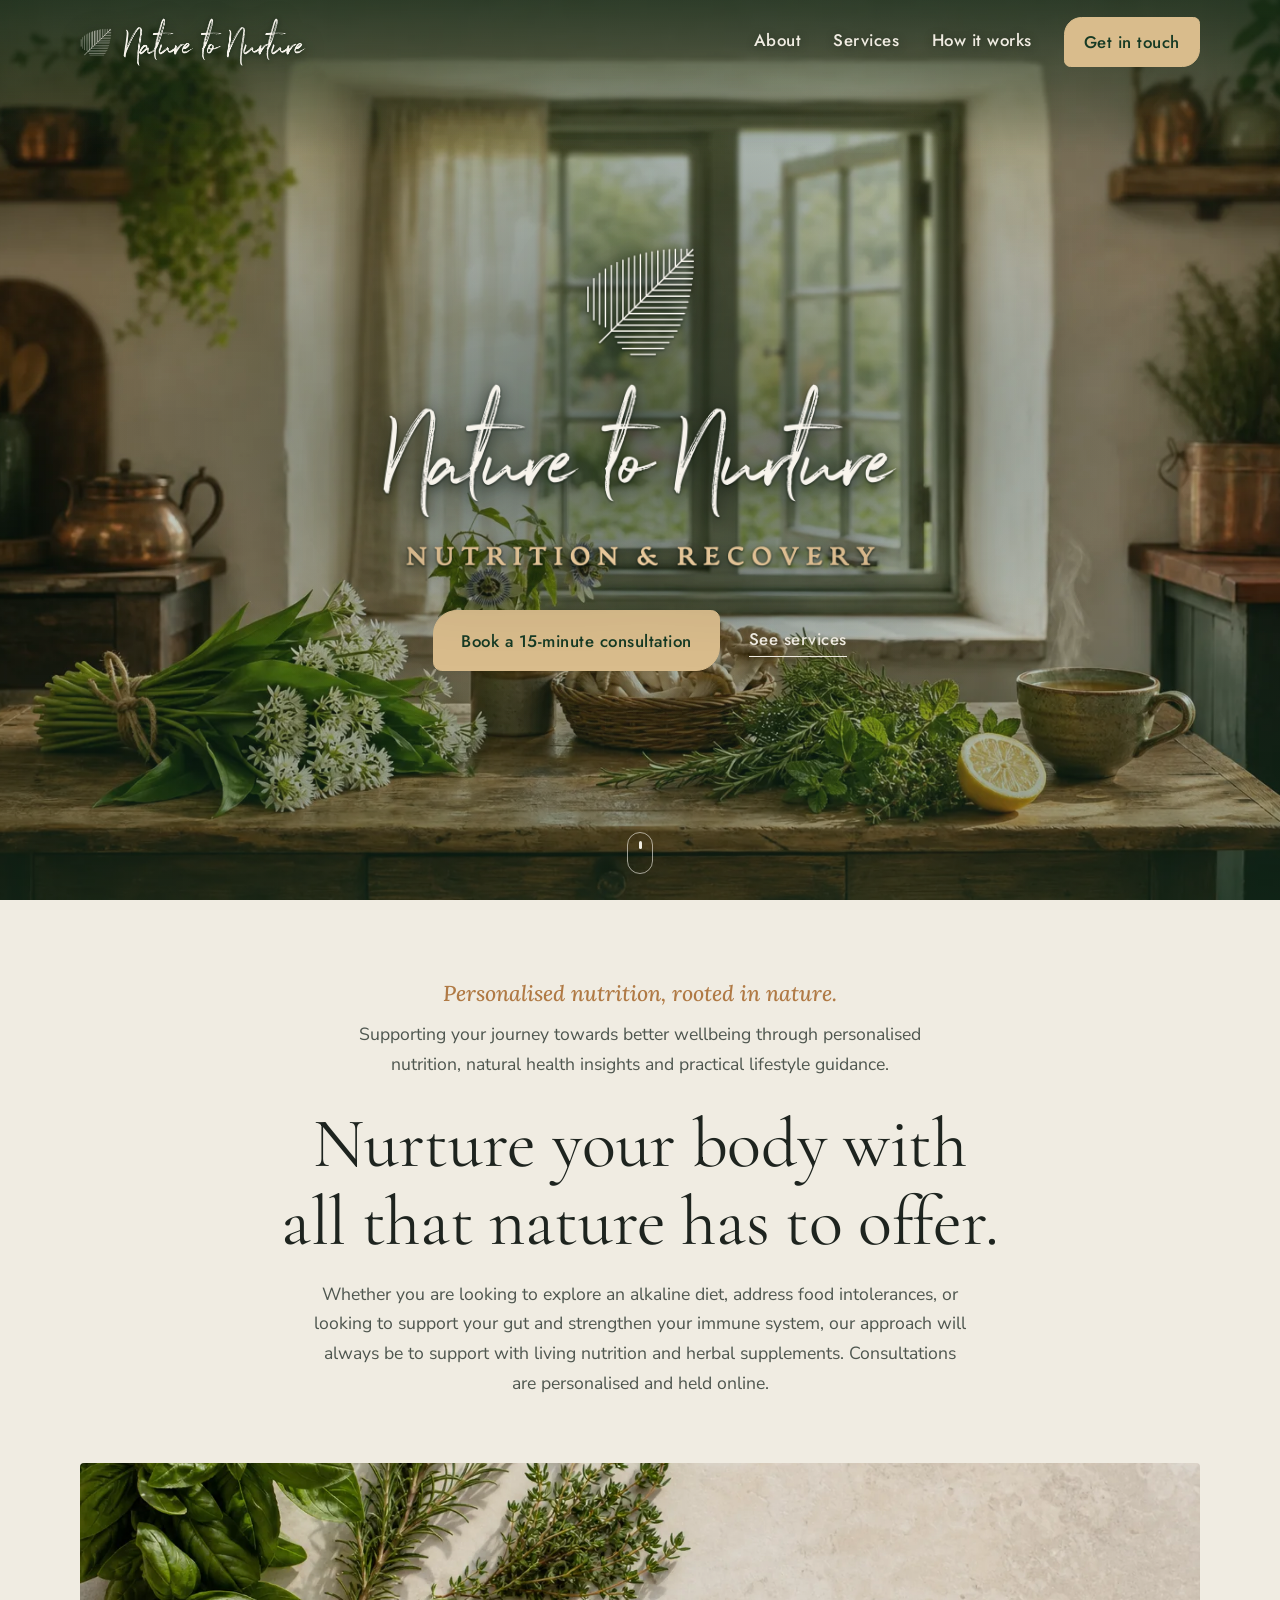
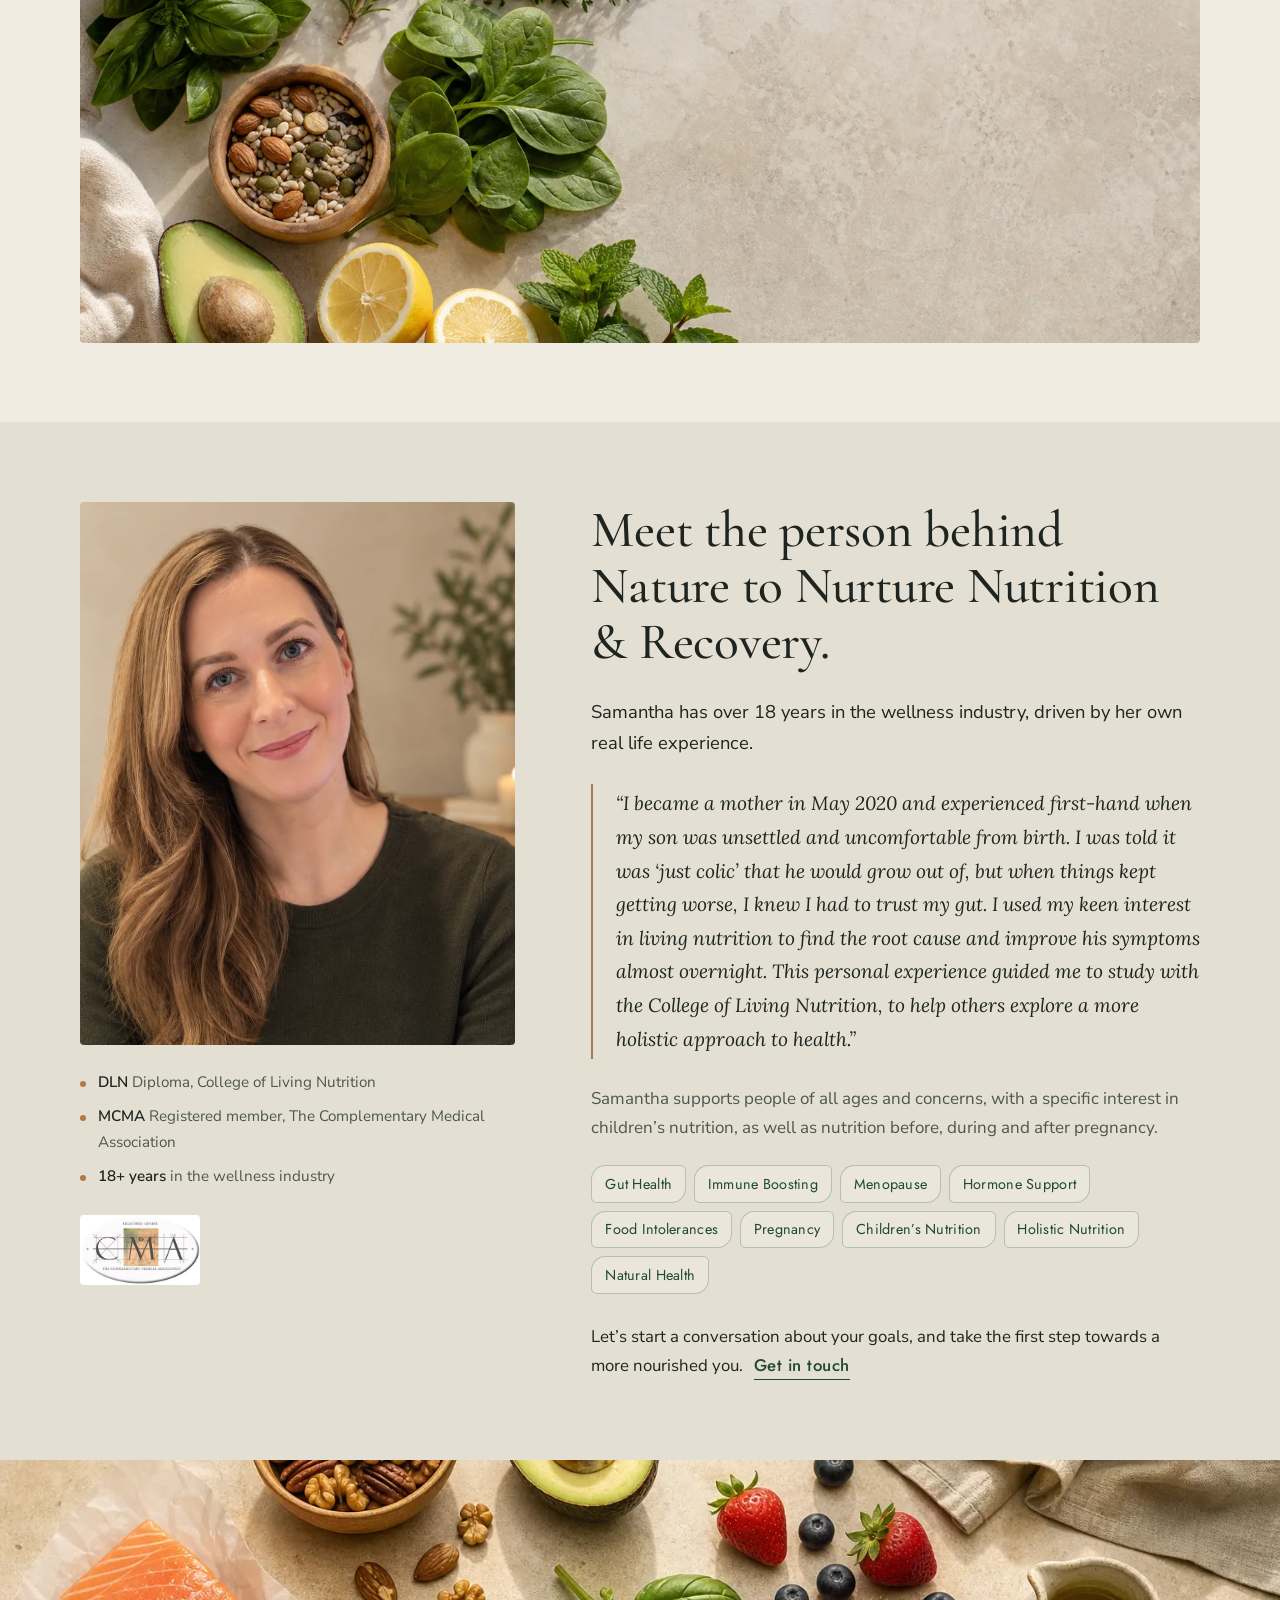
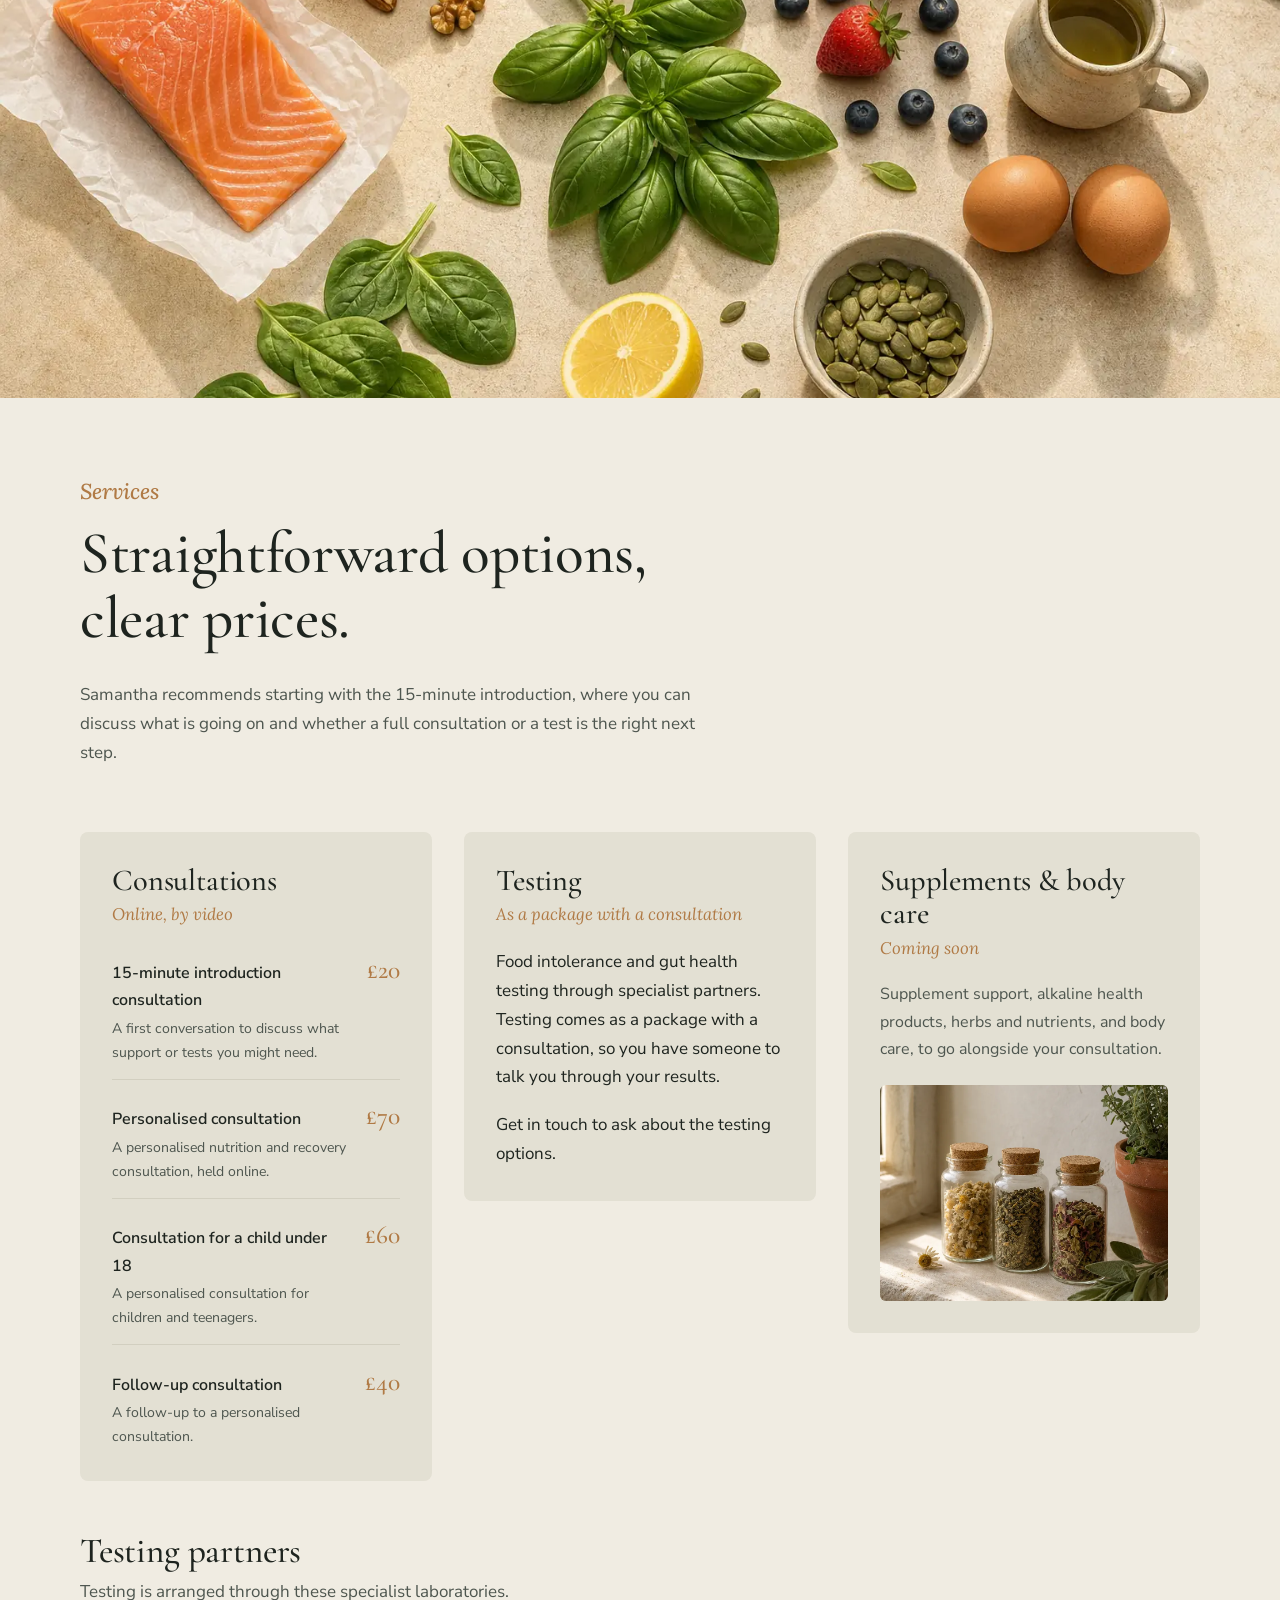
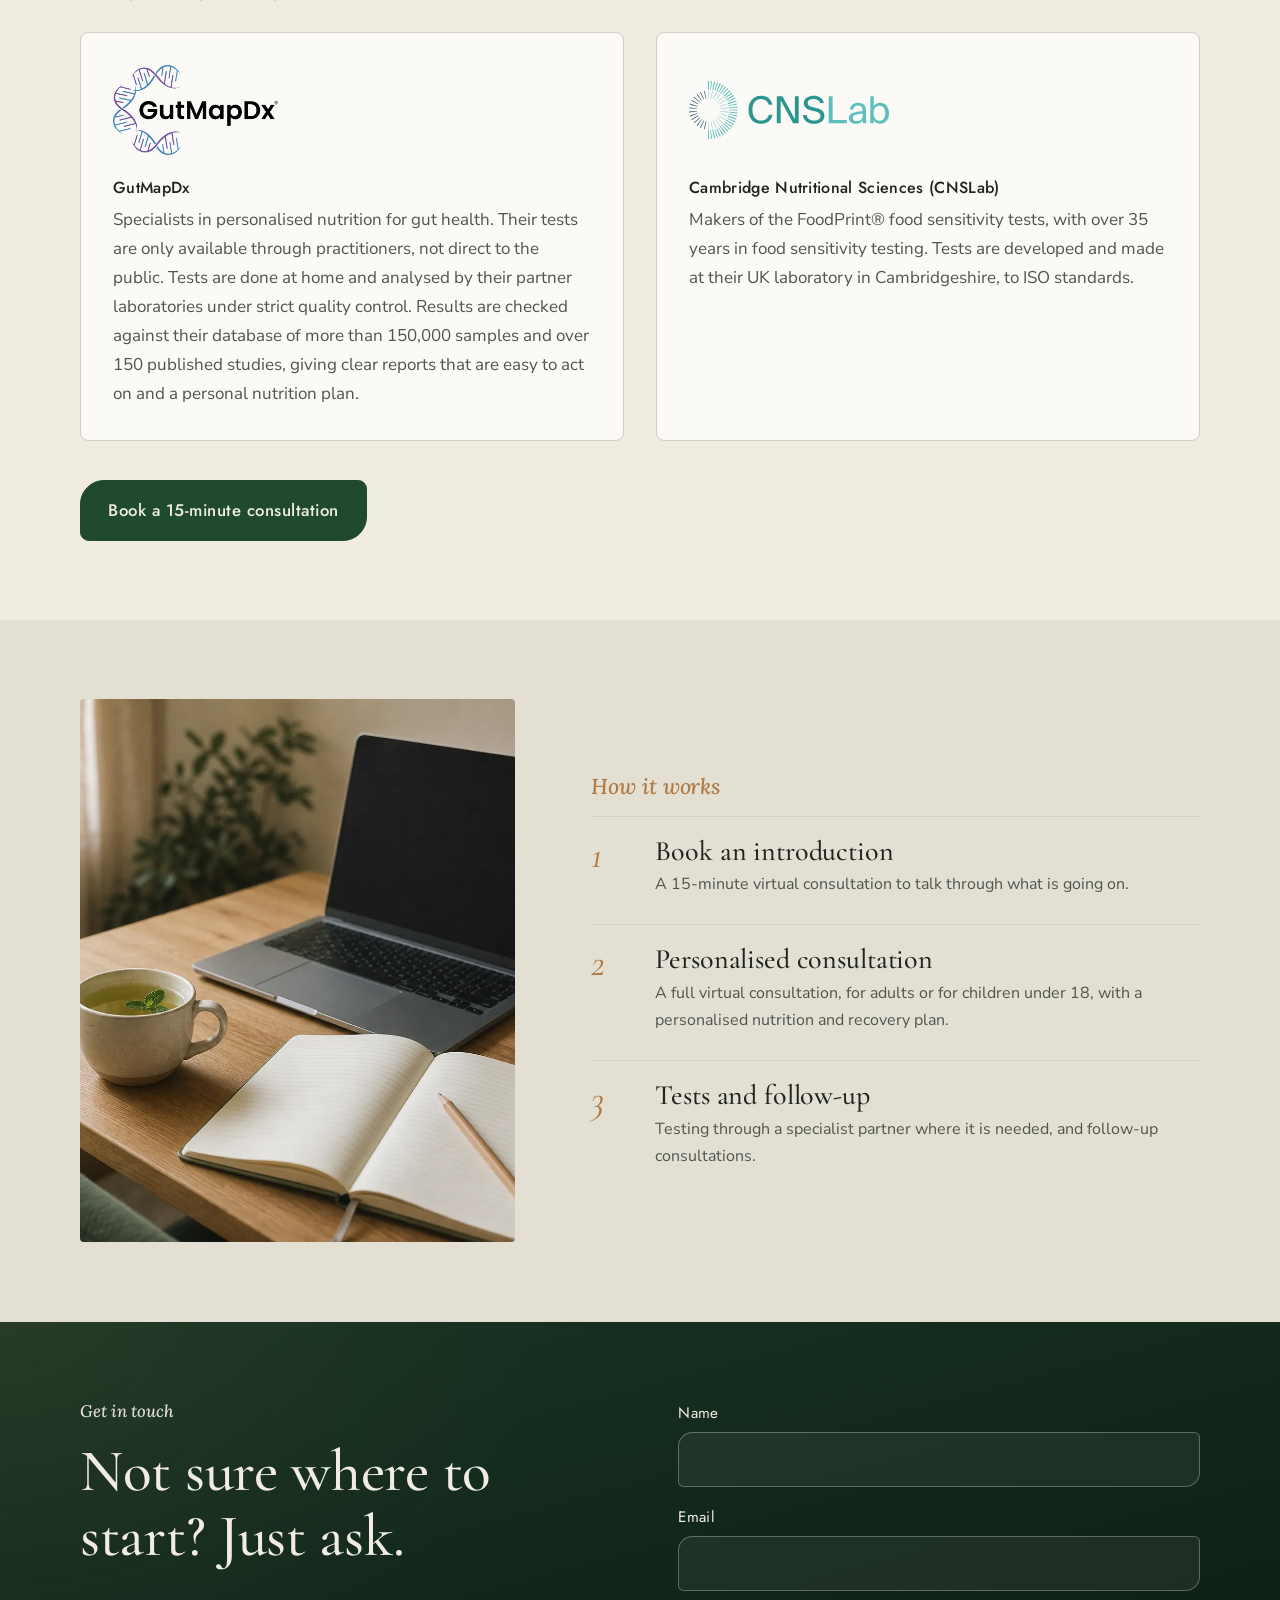
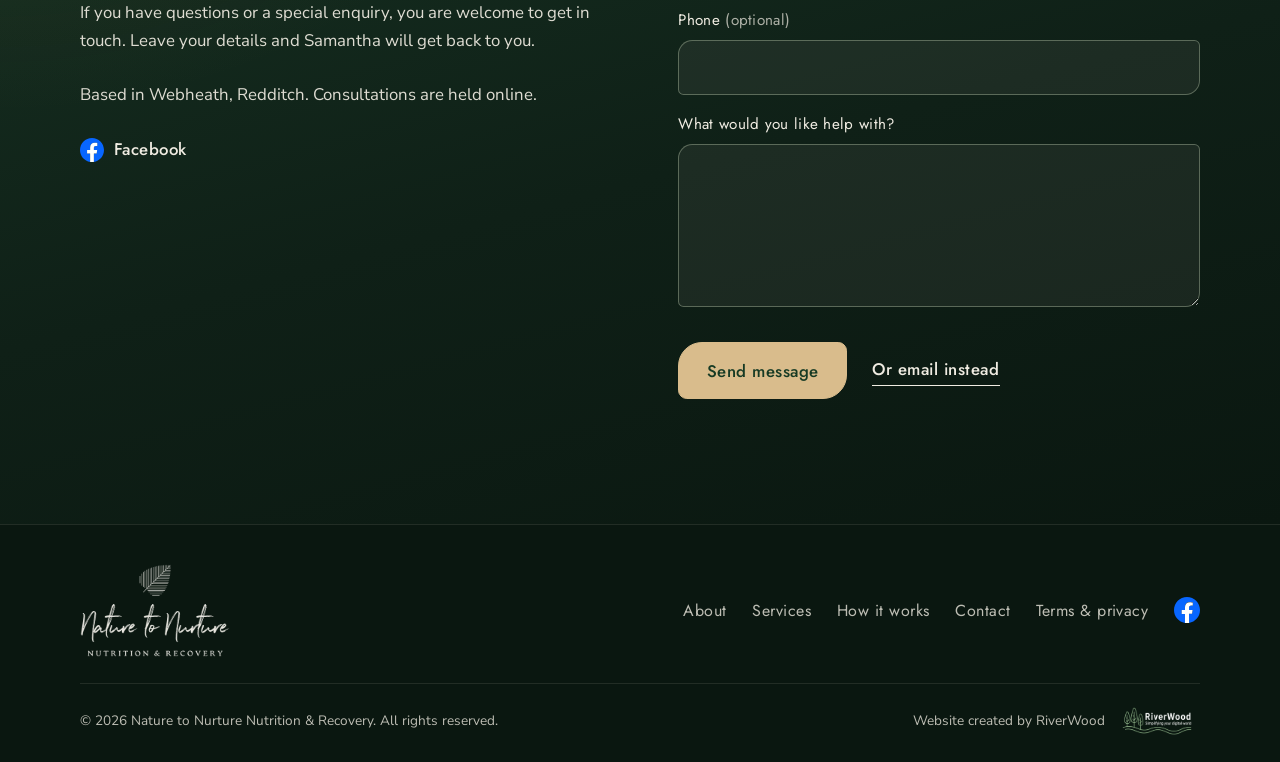
==== commit e88ce9ed: "Rebalance the about section; easier-to-read quote - Credentials and CMA badge moved under her photo;" ====
--- a/index.html
+++ b/index.html
@@ -77,7 +77,7 @@
 </script>
 <link rel="preconnect" href="https://fonts.googleapis.com">
 <link rel="preconnect" href="https://fonts.gstatic.com" crossorigin>
-<link href="https://fonts.googleapis.com/css2?family=Cormorant+Garamond:ital,wght@0,400;0,500;0,600;1,400&family=Nunito+Sans:wght@400;600;700&family=Jost:wght@400;500&family=Lora:ital,wght@1,500&display=swap" rel="stylesheet">
+<link href="https://fonts.googleapis.com/css2?family=Cormorant+Garamond:ital,wght@0,400;0,500;0,600;1,400&family=Nunito+Sans:wght@400;600;700&family=Jost:wght@400;500&family=Lora:ital,wght@1,400;1,500&display=swap" rel="stylesheet">
 <link rel="stylesheet" href="styles.css">
 </head>
 <body>
@@ -147,6 +147,14 @@
     <figure class="about__photo">
       <img src="assets/img/samantha.webp" alt="Samantha, Living Nutrition Practitioner" width="900" height="1125" loading="lazy">
     </figure>
+    <div class="about__creds">
+      <ul class="creds">
+        <li><strong>DLN</strong> Diploma, College of Living Nutrition</li>
+        <li><strong>MCMA</strong> Registered member, The Complementary Medical Association</li>
+        <li><strong>18+ years</strong> in the wellness industry</li>
+      </ul>
+      <img class="about__badge" src="assets/img/cma-badge.webp" alt="Registered member, The Complementary Medical Association" width="320" height="185" loading="lazy">
+    </div>
     <div class="about__body">
       <h2>Meet the person behind Nature to Nurture Nutrition &amp; Recovery.</h2>
       <p class="about__lead">Samantha has over 18 years in the wellness industry, driven by her own real life experience.</p>
@@ -157,14 +165,8 @@
       <ul class="focus" aria-label="Areas of support">
         <li>Gut Health</li><li>Immune Boosting</li><li>Menopause</li><li>Hormone Support</li><li>Food Intolerances</li><li>Pregnancy</li><li>Children&rsquo;s Nutrition</li><li>Holistic Nutrition</li><li>Natural Health</li>
       </ul>
-      <ul class="creds">
-        <li><strong>DLN</strong> Diploma, College of Living Nutrition</li>
-        <li><strong>MCMA</strong> Registered member, The Complementary Medical Association</li>
-        <li><strong>18+ years</strong> in the wellness industry</li>
-      </ul>
-      <img class="about__badge" src="assets/img/cma-badge.webp" alt="Registered member, The Complementary Medical Association" width="320" height="185" loading="lazy">
-      <p class="about__cta">Let&rsquo;s start a conversation about your goals, and take the first step towards a more nourished you. <a class="link" href="#contact">Get in touch</a></p>
-    </div>
+    </div>
+    <p class="about__cta">Let&rsquo;s start a conversation about your goals, and take the first step towards a more nourished you. <a class="link" href="#contact">Get in touch</a></p>
   </div>
 </section>
 
--- a/styles.css
+++ b/styles.css
@@ -183,7 +183,17 @@
 
 /* About */
 .about { background: var(--stone); }
-.about__grid { display: grid; grid-template-columns: minmax(0, 5fr) minmax(0, 7fr); gap: clamp(2rem, 6vw, 5rem); align-items: center; }
+/* Desktop: photo with credentials underneath on the left, her story on the right.
+   Mobile: photo, story, then credentials. */
+.about__grid {
+  display: grid; grid-template-columns: minmax(0, 5fr) minmax(0, 7fr); gap: 0 clamp(2rem, 6vw, 5rem); align-items: start;
+  grid-template-areas: "photo body" "creds body" "creds cta"; grid-template-rows: auto 1fr auto;
+}
+.about__photo { grid-area: photo; }
+.about__creds { grid-area: creds; }
+.about__body { grid-area: body; }
+.about__cta { grid-area: cta; }
+.about__creds .creds { margin-top: 1.6rem; }
 .about__photo { margin: 0; }
 .about__photo img { border-radius: 4px; aspect-ratio: 4 / 5; object-fit: cover; width: 100%; }
 .about__placeholder {
@@ -200,10 +210,10 @@
 .about__body h2 { font-size: clamp(2.1rem, 1.5rem + 2.2vw, 3.2rem); }
 .about__body .about__lead { color: var(--ink); font-size: 1.15rem; }
 .about__quote { margin: 1.6rem 0; padding: .2rem 0 .2rem 1.4rem; border-left: 2px solid var(--copper); }
-.about__quote p { font-family: var(--font-display); font-style: italic; font-size: clamp(1.25rem, 1.05rem + .6vw, 1.5rem); line-height: 1.5; color: var(--ink); }
+.about__quote p { font-family: "Lora", Georgia, serif; font-style: italic; font-weight: 400; font-size: clamp(1.05rem, .98rem + .3vw, 1.2rem); line-height: 1.75; color: var(--ink); }
 .focus { list-style: none; margin: 1.4rem 0 0; padding: 0; display: flex; flex-wrap: wrap; gap: .5rem; }
 .focus li { font-family: var(--font-ui); font-size: .9rem; letter-spacing: .02em; color: var(--green-700); padding: .35rem .8rem; border: 1px solid rgba(31, 74, 46, .25); border-radius: .9rem .35rem .9rem .35rem; background: rgba(240, 236, 226, .55); }
-.about__body .about__cta { margin-top: 1.8rem; color: var(--ink); font-size: 1.05rem; }
+.about .about__cta { margin: 1.8rem 0 0; color: var(--ink); font-size: 1.05rem; }
 .about__cta .link { margin-left: .4rem; white-space: nowrap; color: var(--green-700); }
 
 /* Full-width food band */
@@ -338,8 +348,10 @@
 
 /* Responsive */
 @media (max-width: 900px) {
-  .about__grid { grid-template-columns: 1fr; }
+  .about__grid { grid-template-columns: 1fr; grid-template-areas: "photo" "body" "creds" "cta"; grid-template-rows: auto; row-gap: 2rem; }
+  .about .about__cta { margin-top: 0; }
   .about__photo { max-width: 420px; }
+  .about__creds .creds { margin-top: 0; }
   .services__group { grid-template-columns: 1fr; }
   .services__cards { grid-template-columns: 1fr; }
   .how__grid { grid-template-columns: 1fr; }
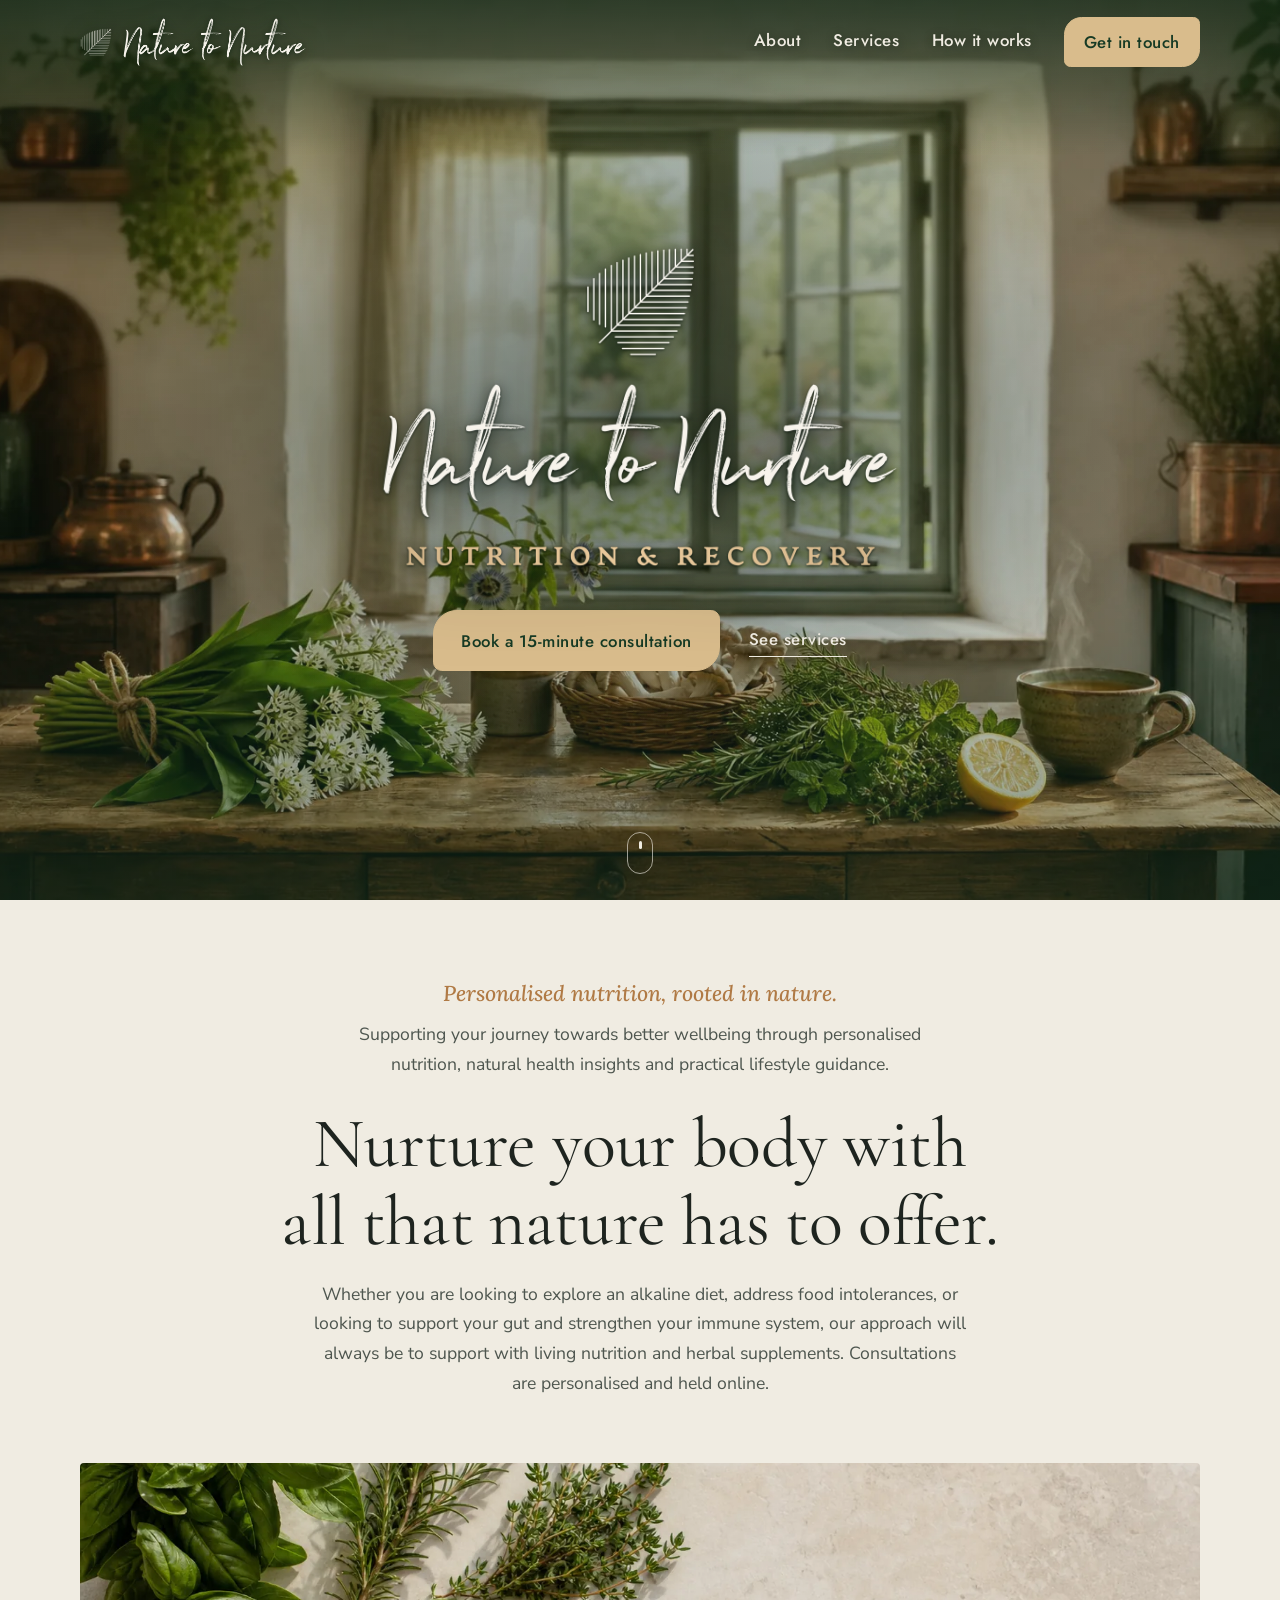
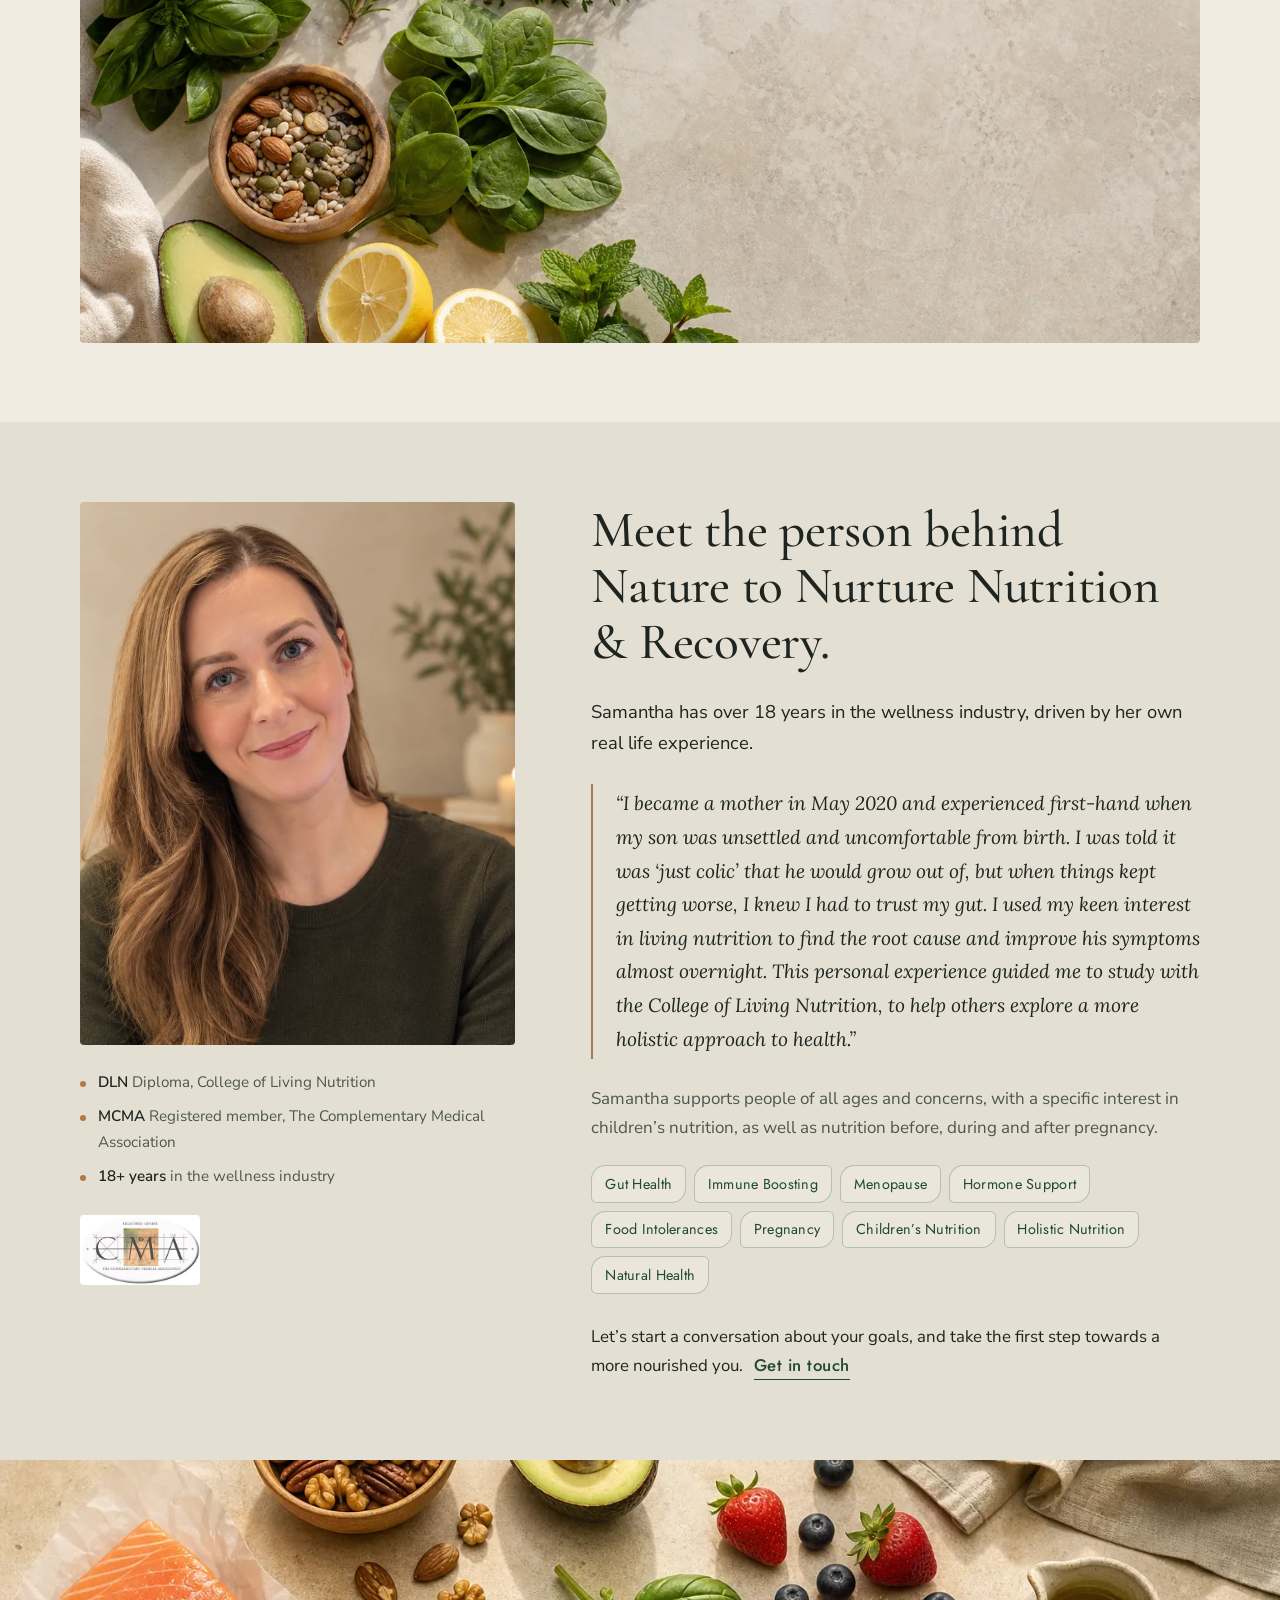
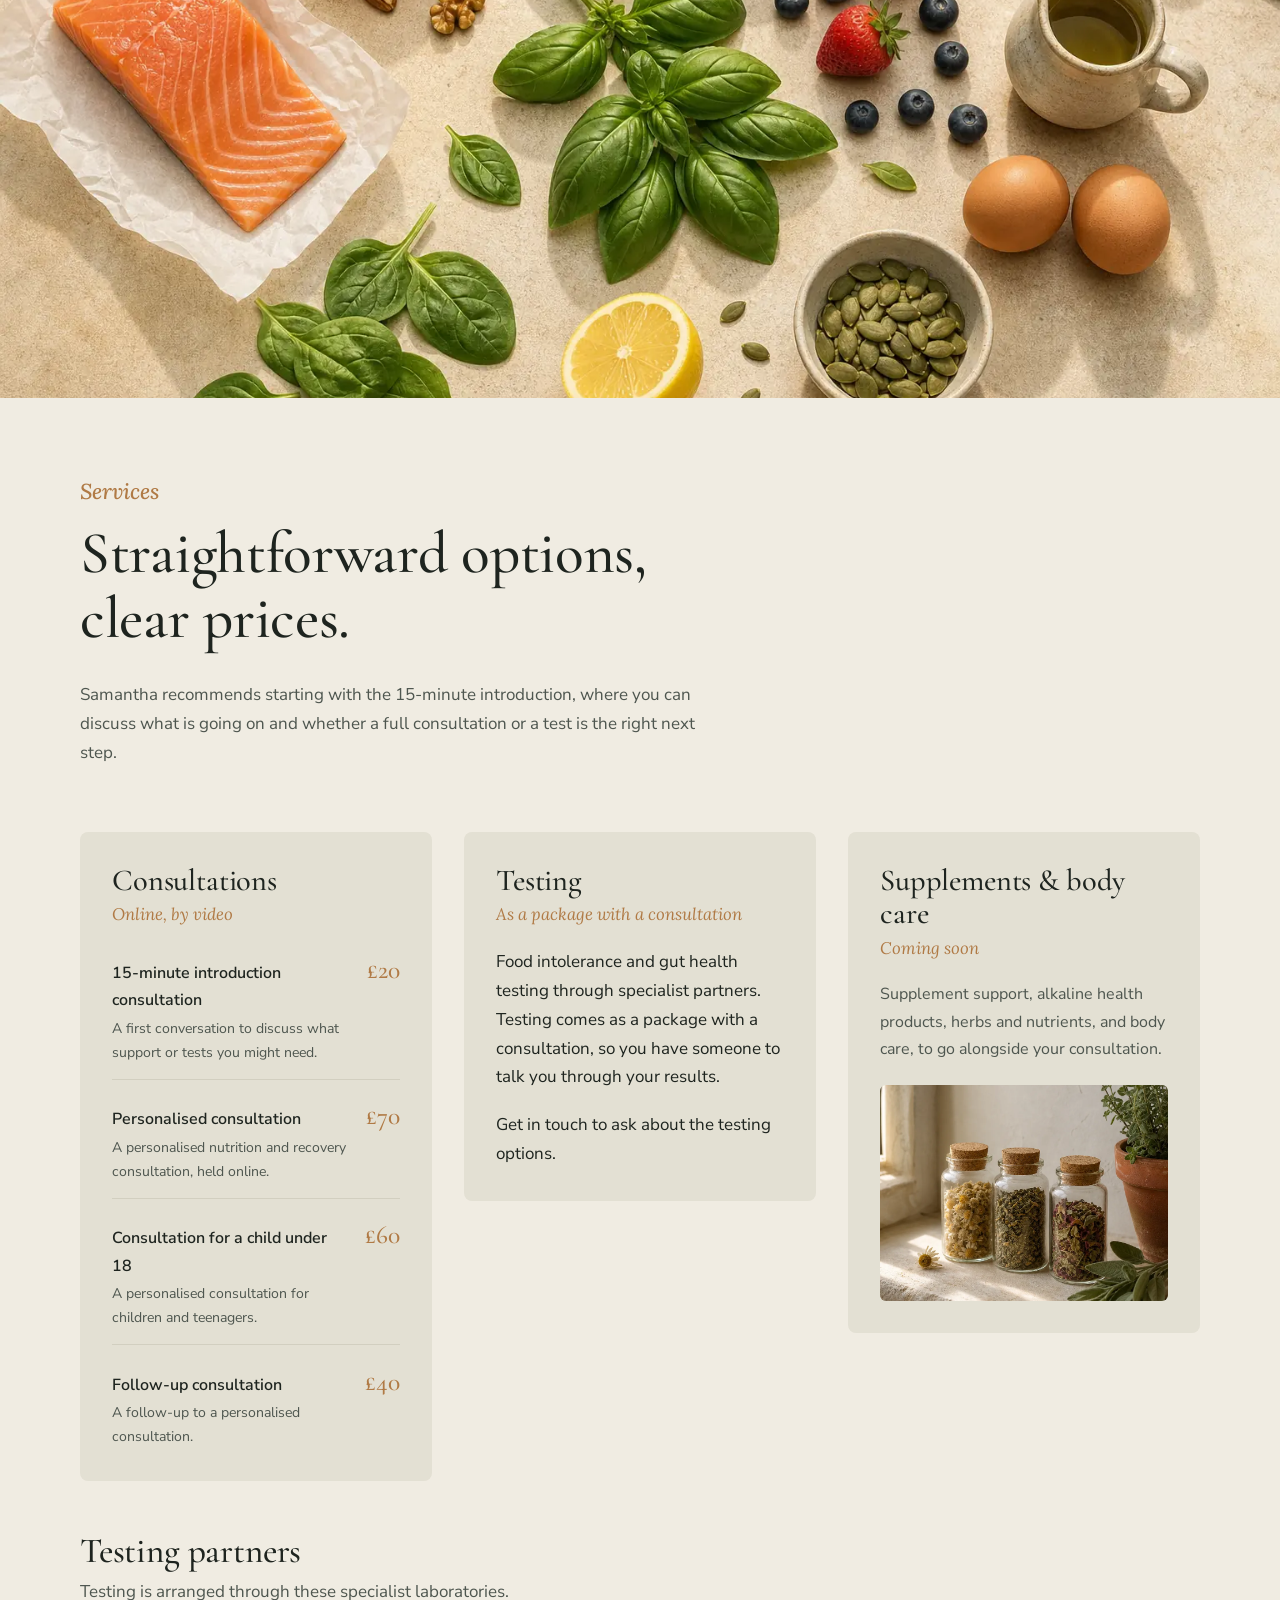
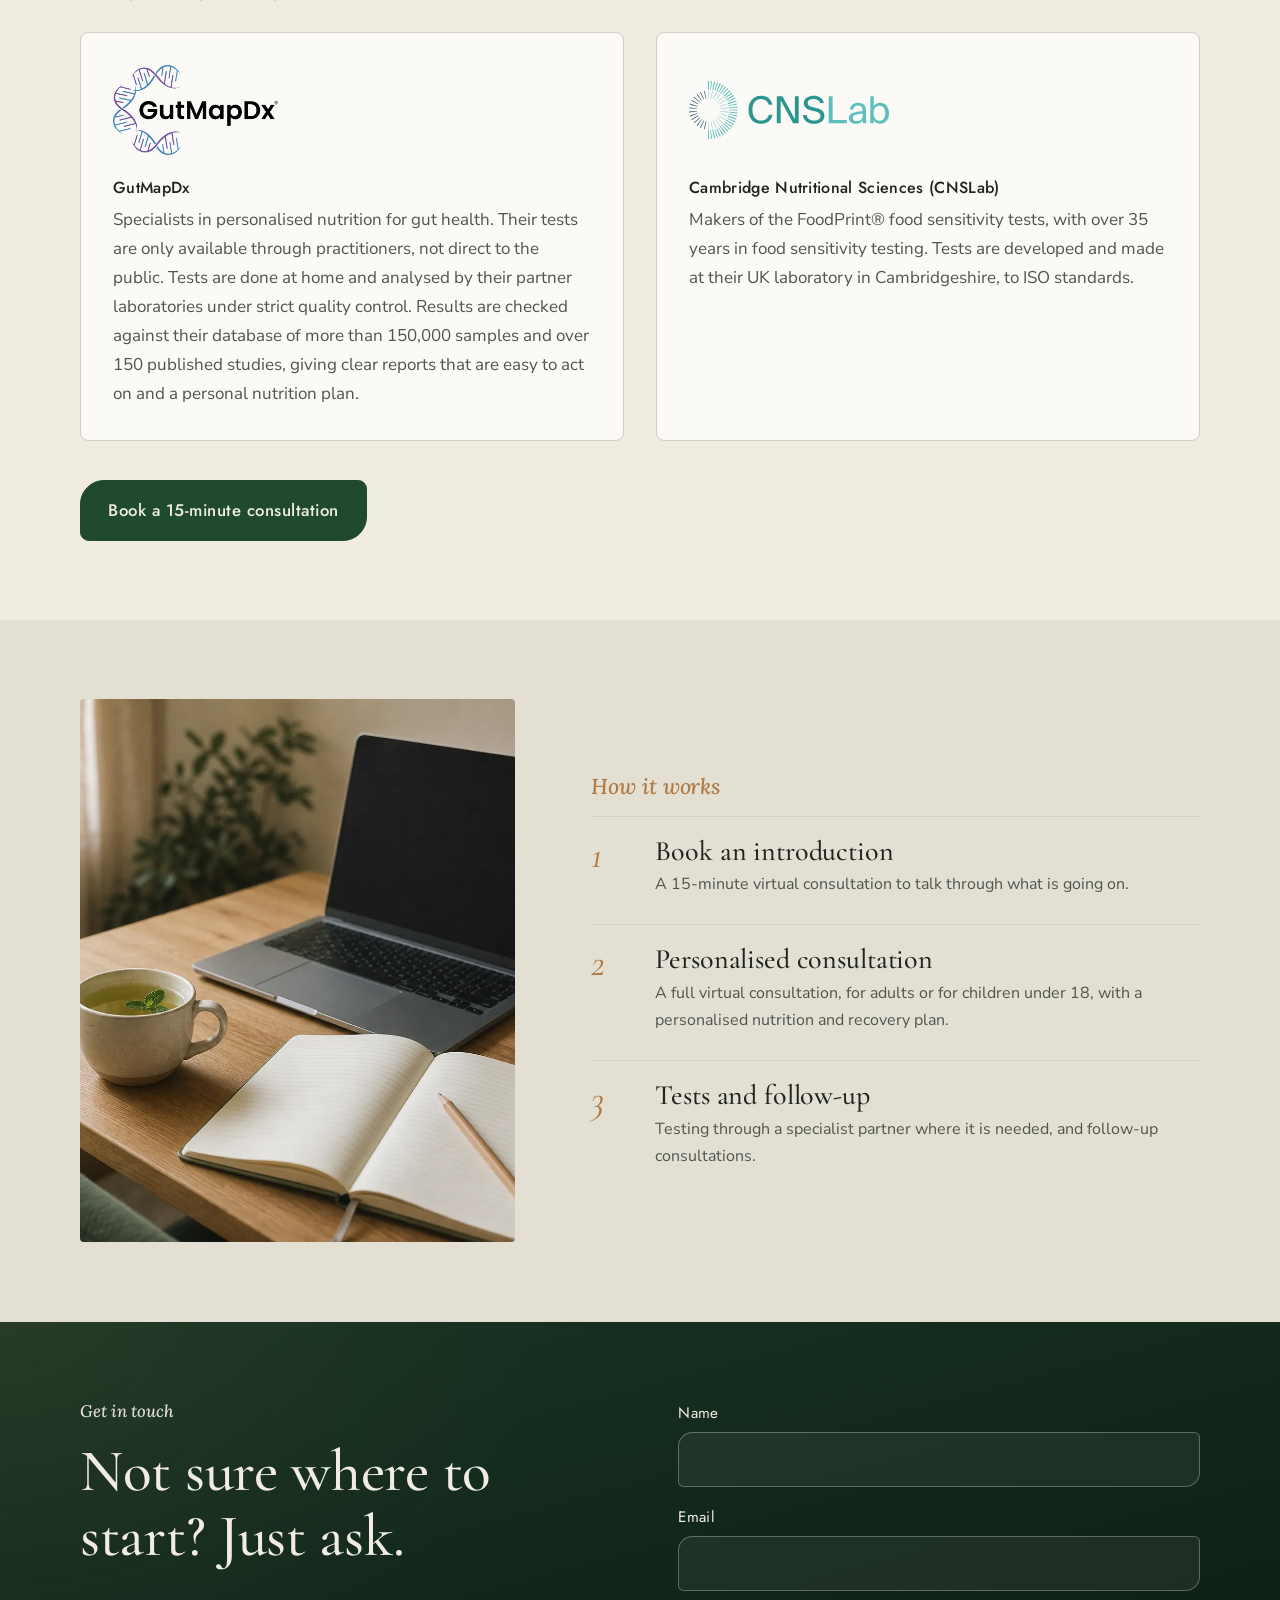
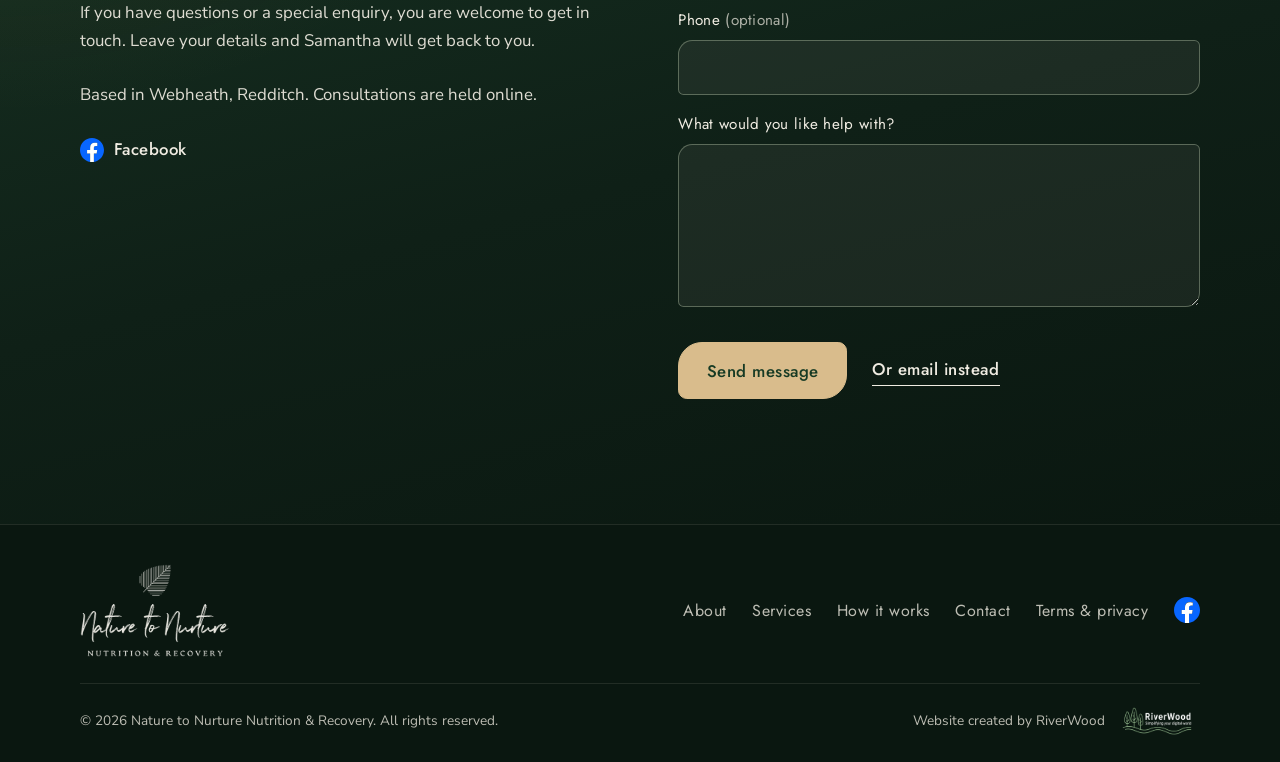
==== commit fa99d3df: "Animated kitchen hero: tea steam and curtain loop Only the moving parts of the clip are blended onto" ====
--- a/index.html
+++ b/index.html
@@ -111,11 +111,12 @@
 <section class="hero" id="hero" data-nav-dark>
   <div class="hero__media" aria-hidden="true">
     <picture class="hero__poster">
-      <source media="(orientation: portrait)" srcset="assets/img/hero-kitchen-portrait.webp">
-      <img src="assets/img/hero-kitchen-landscape.webp" alt="" width="1536" height="1024" fetchpriority="high">
+      <source media="(orientation: portrait)" srcset="assets/img/kitchen-loop-phone.webp">
+      <img src="assets/img/kitchen-loop-landscape.webp" alt="" width="1536" height="1024" fetchpriority="high">
     </picture>
-    <!-- Add data-landscape and data-portrait video paths here once the animated version is ready -->
-    <video class="hero__video" id="heroVideo" muted playsinline loop preload="metadata" tabindex="-1"></video>
+    <!-- Stills are the first frame of each clip, so the fade from photo to video is seamless -->
+    <video class="hero__video" id="heroVideo" muted playsinline loop preload="metadata" tabindex="-1"
+      data-landscape="assets/video/kitchen-loop-landscape.mp4" data-portrait="assets/video/kitchen-loop-portrait.mp4"></video>
   </div>
   <div class="hero__scrim"></div>
 
--- a/styles.css
+++ b/styles.css
@@ -348,10 +348,19 @@
 
 /* Responsive */
 @media (max-width: 900px) {
-  .about__grid { grid-template-columns: 1fr; grid-template-areas: "photo" "body" "creds" "cta"; grid-template-rows: auto; row-gap: 2rem; }
+  /* Phones and tablets: one tidy column. Square photo, smaller tags,
+     credentials grouped in a card, and the call to action on its own line. */
+  .about__grid { grid-template-columns: 1fr; grid-template-areas: "photo" "body" "creds" "cta"; grid-template-rows: auto; row-gap: 1.8rem; }
+  .about__photo { max-width: 420px; }
+  .about__photo img { aspect-ratio: 1 / 1; object-position: 50% 22%; }
+  .about__quote { margin: 1.3rem 0; padding-left: 1rem; }
+  .focus { gap: .4rem; }
+  .focus li { font-size: .82rem; padding: .3rem .7rem; }
+  .about__creds { padding: 1.3rem 1.3rem 1.4rem; background: rgba(240, 236, 226, .6); border: 1px solid var(--stone-dark); border-radius: 8px; }
+  .about__creds .creds { margin-top: 0; }
+  .about__badge { width: 96px; margin-top: 1.1rem; }
   .about .about__cta { margin-top: 0; }
-  .about__photo { max-width: 420px; }
-  .about__creds .creds { margin-top: 0; }
+  .about__cta .link { display: table; margin: .7rem 0 0; }
   .services__group { grid-template-columns: 1fr; }
   .services__cards { grid-template-columns: 1fr; }
   .how__grid { grid-template-columns: 1fr; }
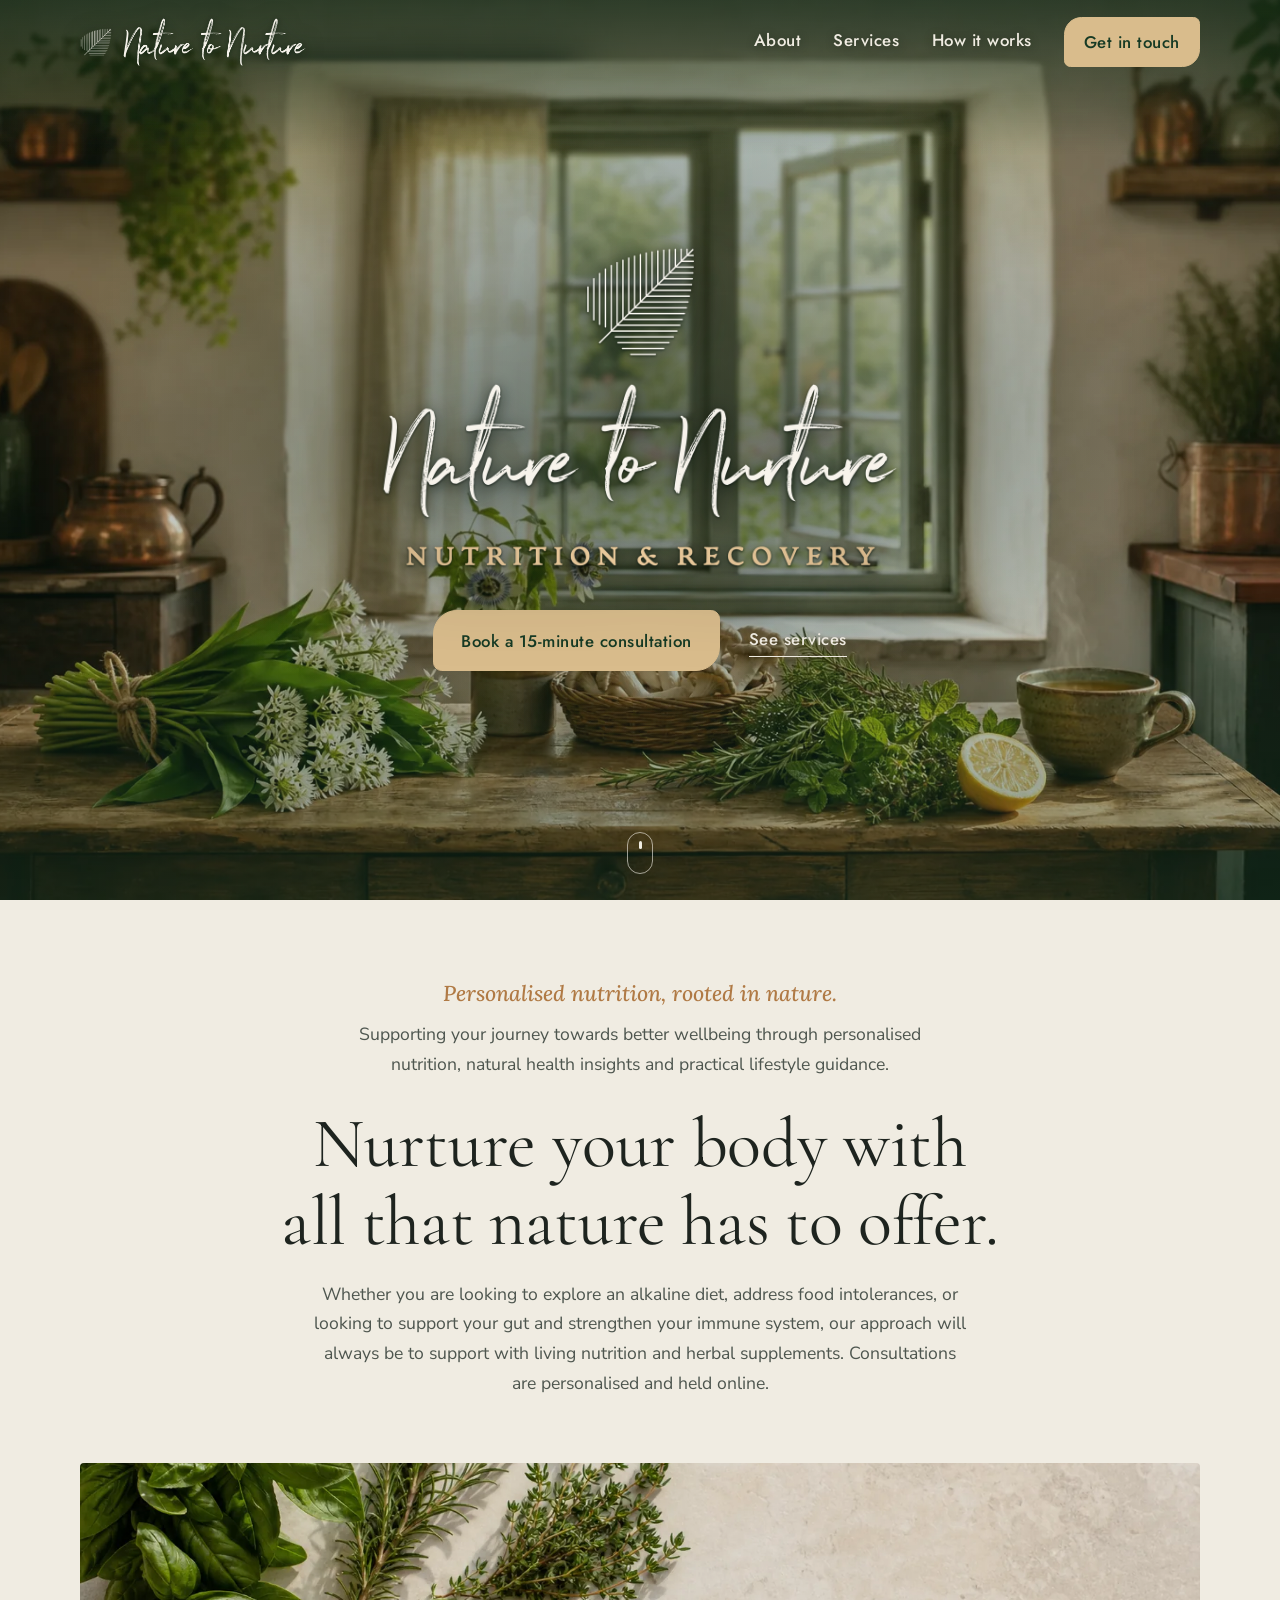
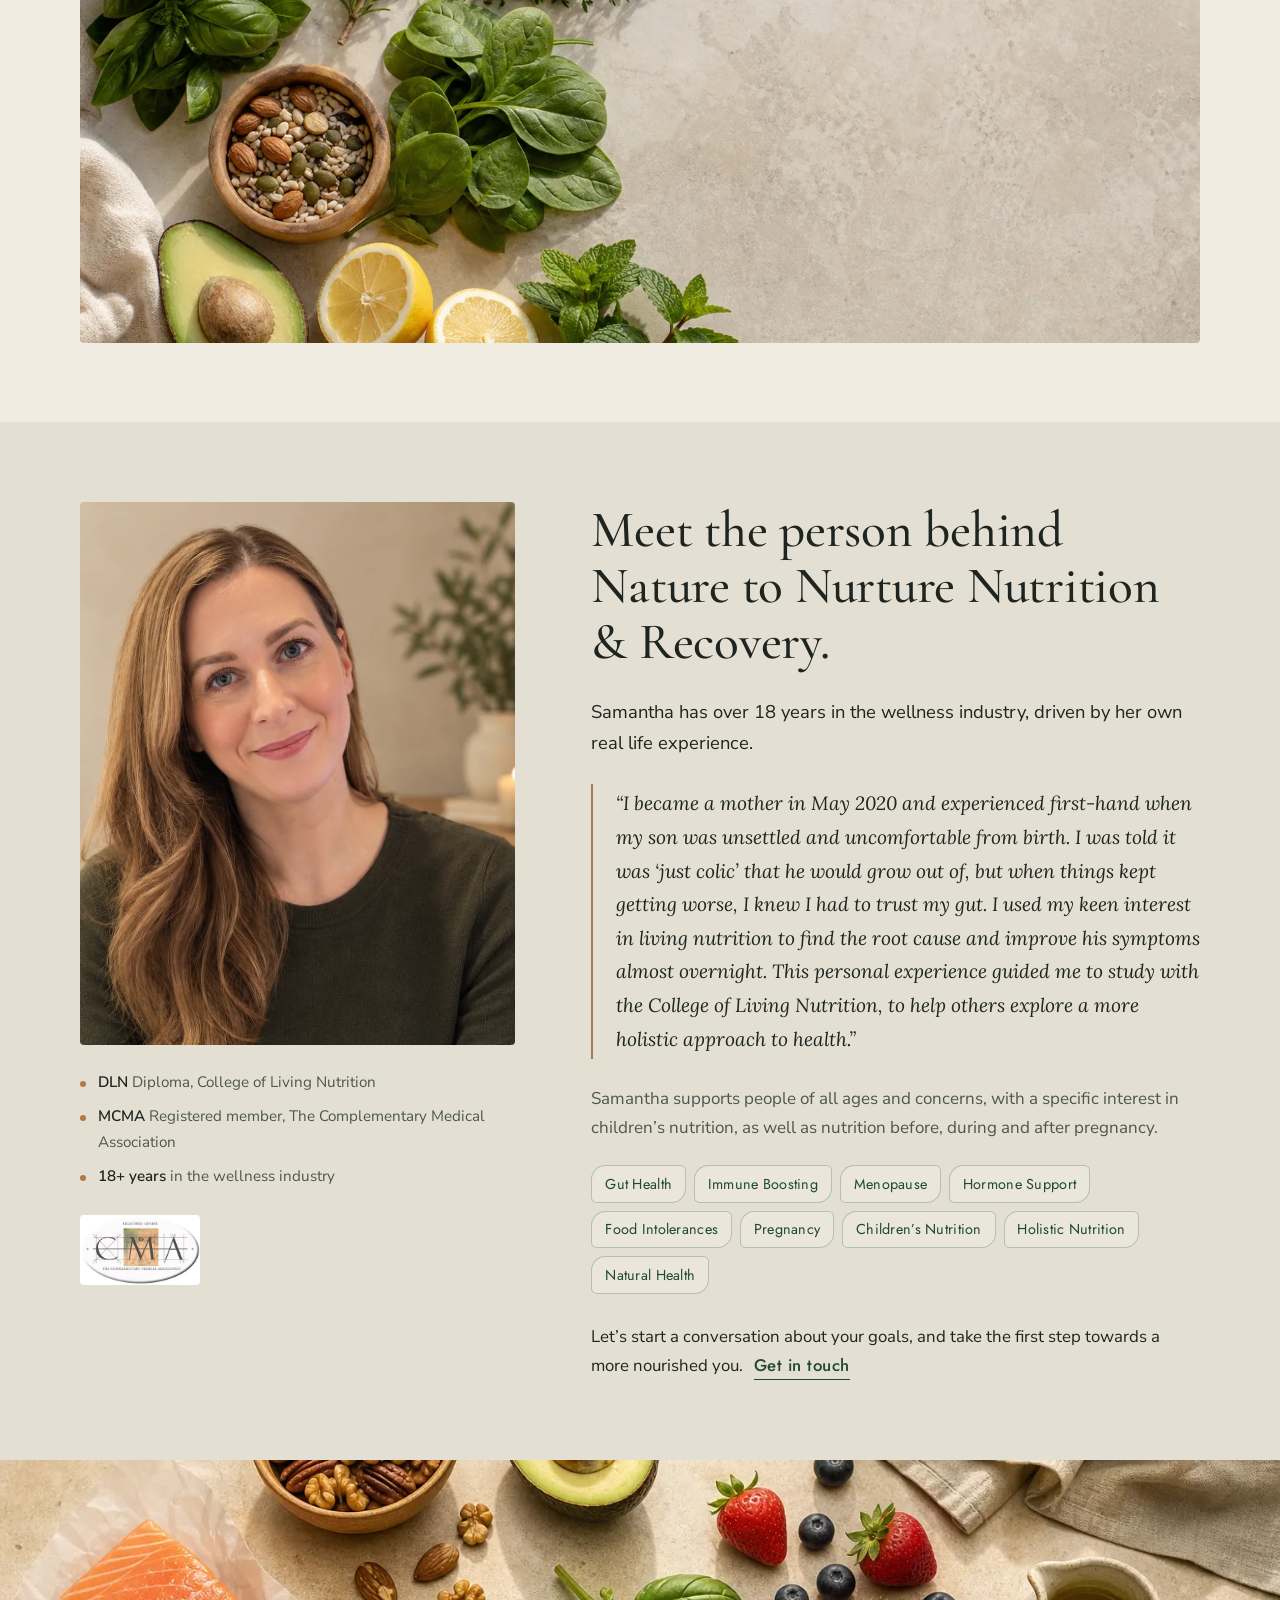
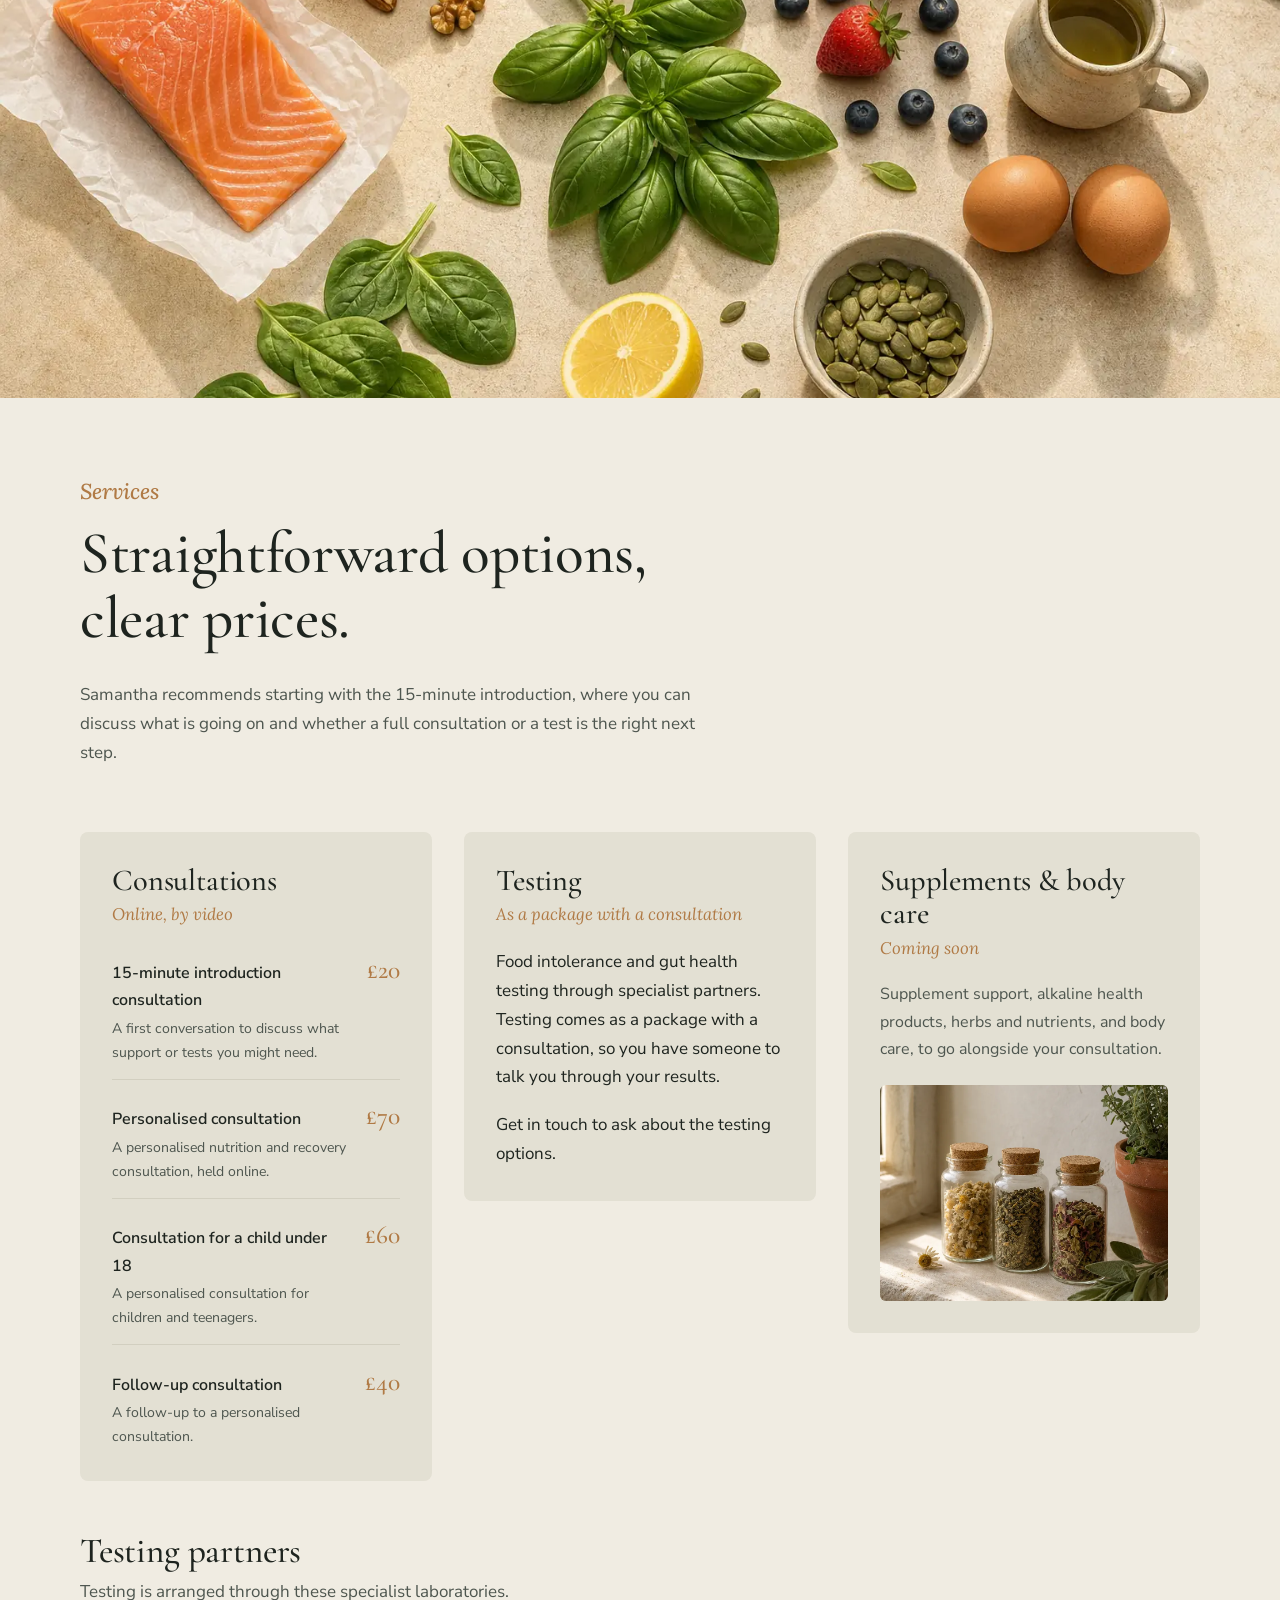
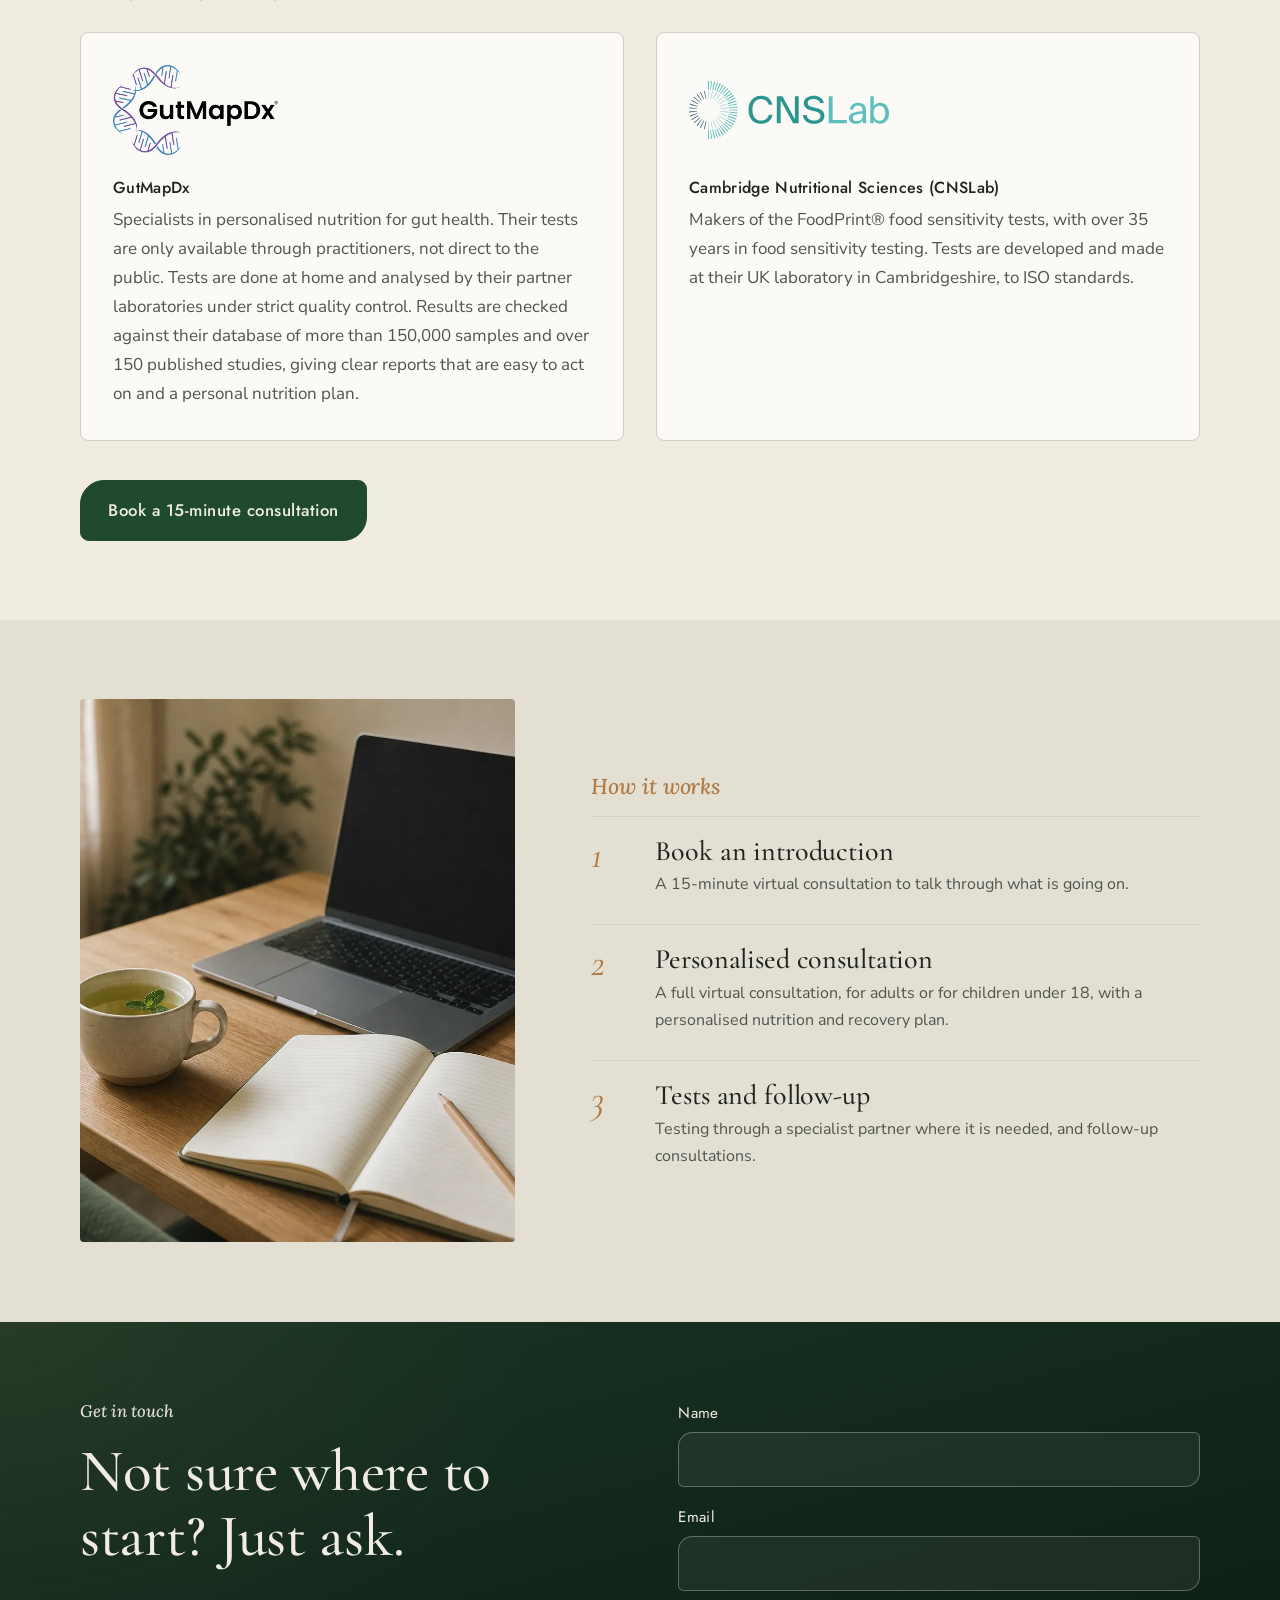
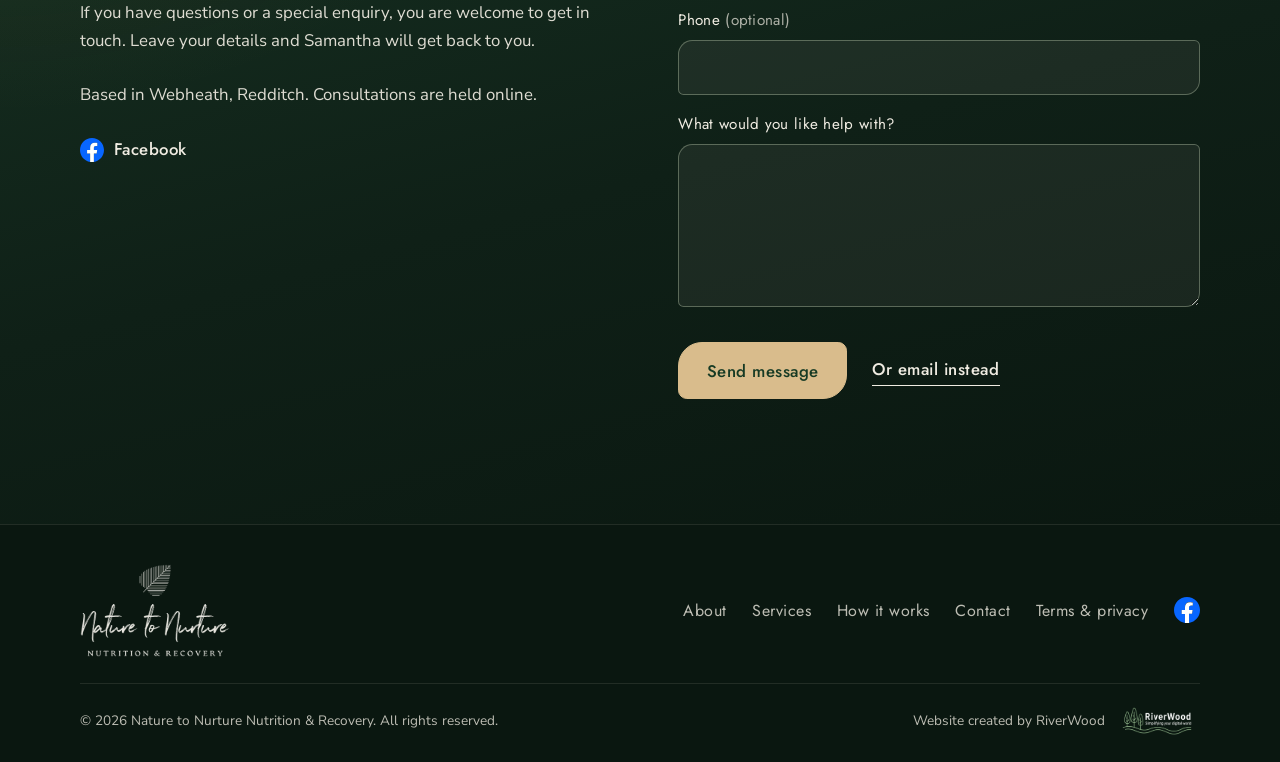
==== commit 019ccf0c: "Seamless hero loop: no curtain snap Skip the clip's jolting first frames, play the curtain forwards " ====
--- a/index.html
+++ b/index.html
@@ -111,12 +111,12 @@
 <section class="hero" id="hero" data-nav-dark>
   <div class="hero__media" aria-hidden="true">
     <picture class="hero__poster">
-      <source media="(orientation: portrait)" srcset="assets/img/kitchen-loop-phone.webp">
-      <img src="assets/img/kitchen-loop-landscape.webp" alt="" width="1536" height="1024" fetchpriority="high">
+      <source media="(orientation: portrait)" srcset="assets/img/kitchen-loop2-phone.webp">
+      <img src="assets/img/kitchen-loop2-landscape.webp" alt="" width="1536" height="1024" fetchpriority="high">
     </picture>
     <!-- Stills are the first frame of each clip, so the fade from photo to video is seamless -->
     <video class="hero__video" id="heroVideo" muted playsinline loop preload="metadata" tabindex="-1"
-      data-landscape="assets/video/kitchen-loop-landscape.mp4" data-portrait="assets/video/kitchen-loop-portrait.mp4"></video>
+      data-landscape="assets/video/kitchen-loop2-landscape.mp4" data-portrait="assets/video/kitchen-loop2-portrait.mp4"></video>
   </div>
   <div class="hero__scrim"></div>
 
--- a/styles.css
+++ b/styles.css
@@ -156,7 +156,8 @@
   color: var(--cream); overflow: hidden; isolation: isolate;
 }
 .hero__media, .hero__scrim { position: absolute; inset: 0; z-index: -1; }
-.hero__media img, .hero__video { position: absolute; inset: 0; width: 100%; height: 100%; object-fit: cover; }
+/* On wide screens, trim more of the plain wall above than the table below */
+.hero__media img, .hero__video { position: absolute; inset: 0; width: 100%; height: 100%; object-fit: cover; object-position: 50% 80%; }
 /* Poster and video share the same framing (poster is the clip's first frame), so the fade-in has no zoom jump */
 .hero__video { opacity: 0; transition: opacity 1.2s ease; }
 .hero__video.is-playing { opacity: 1; }
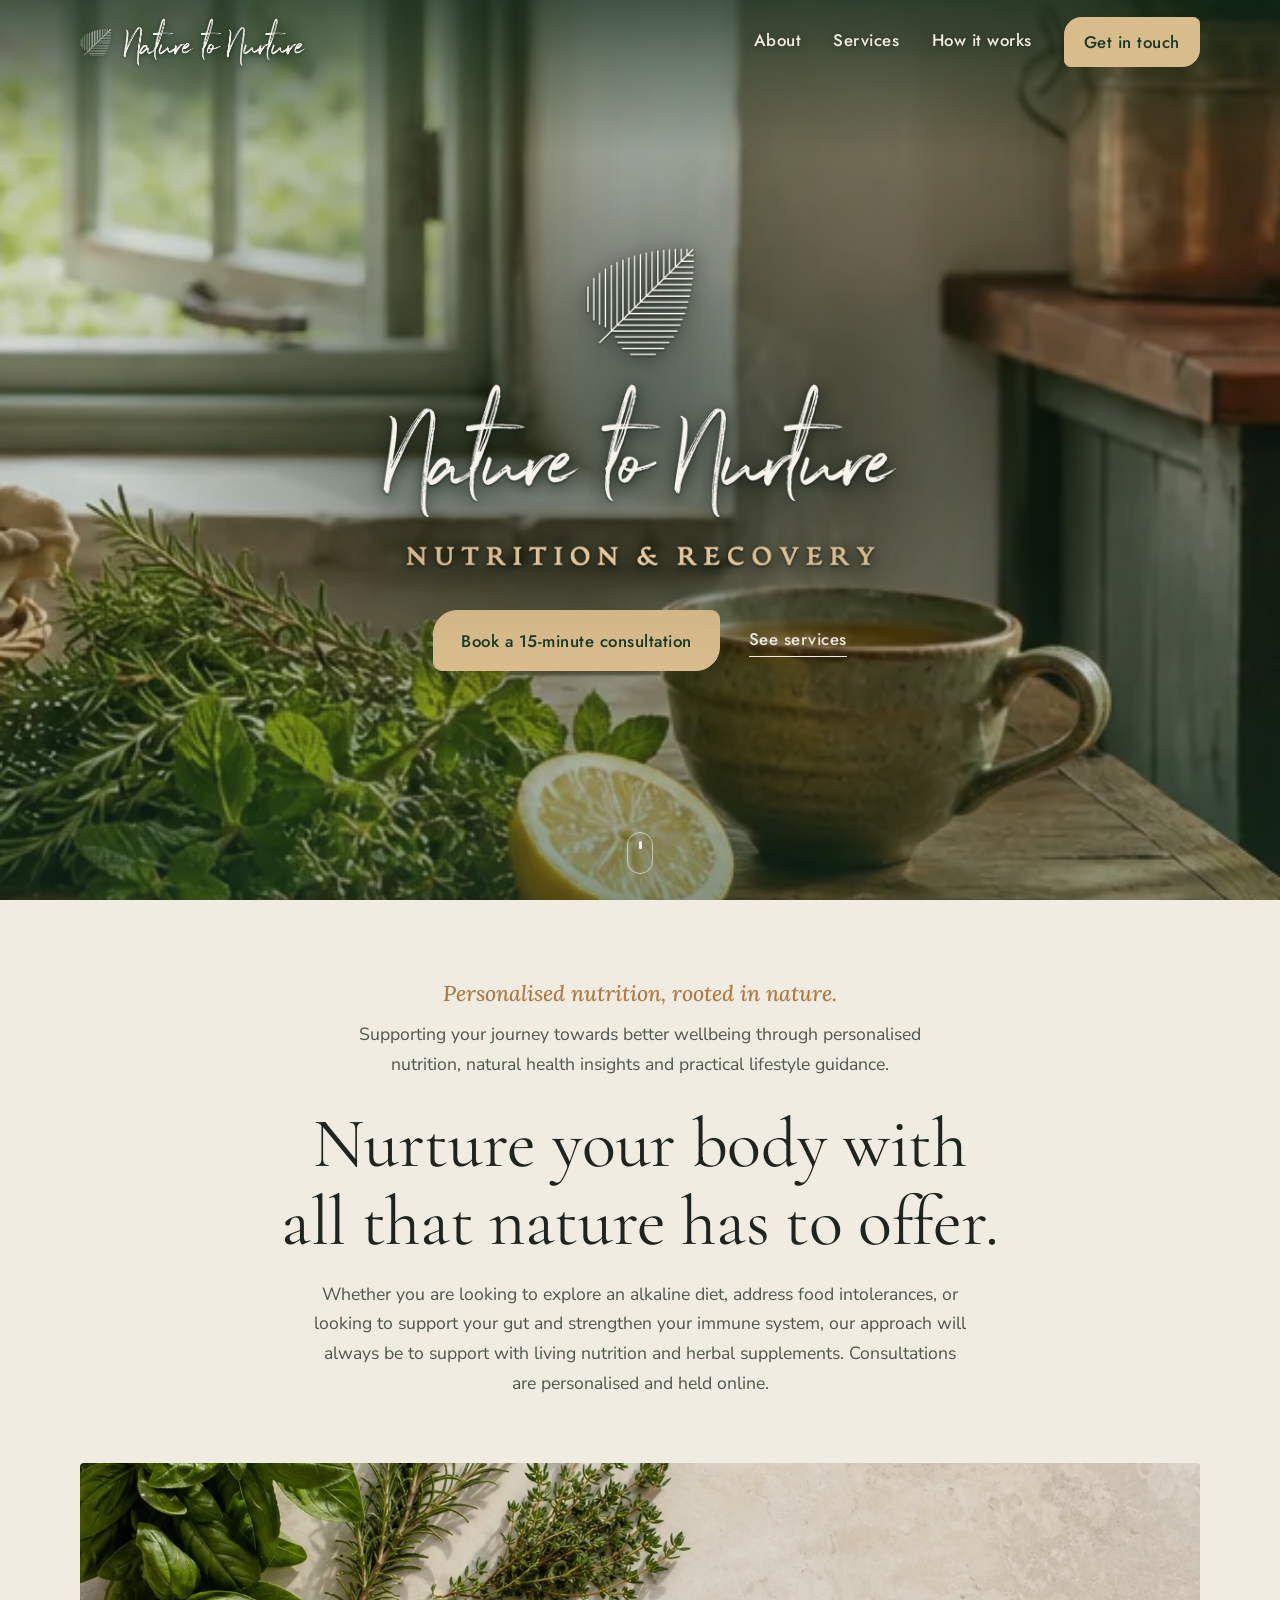
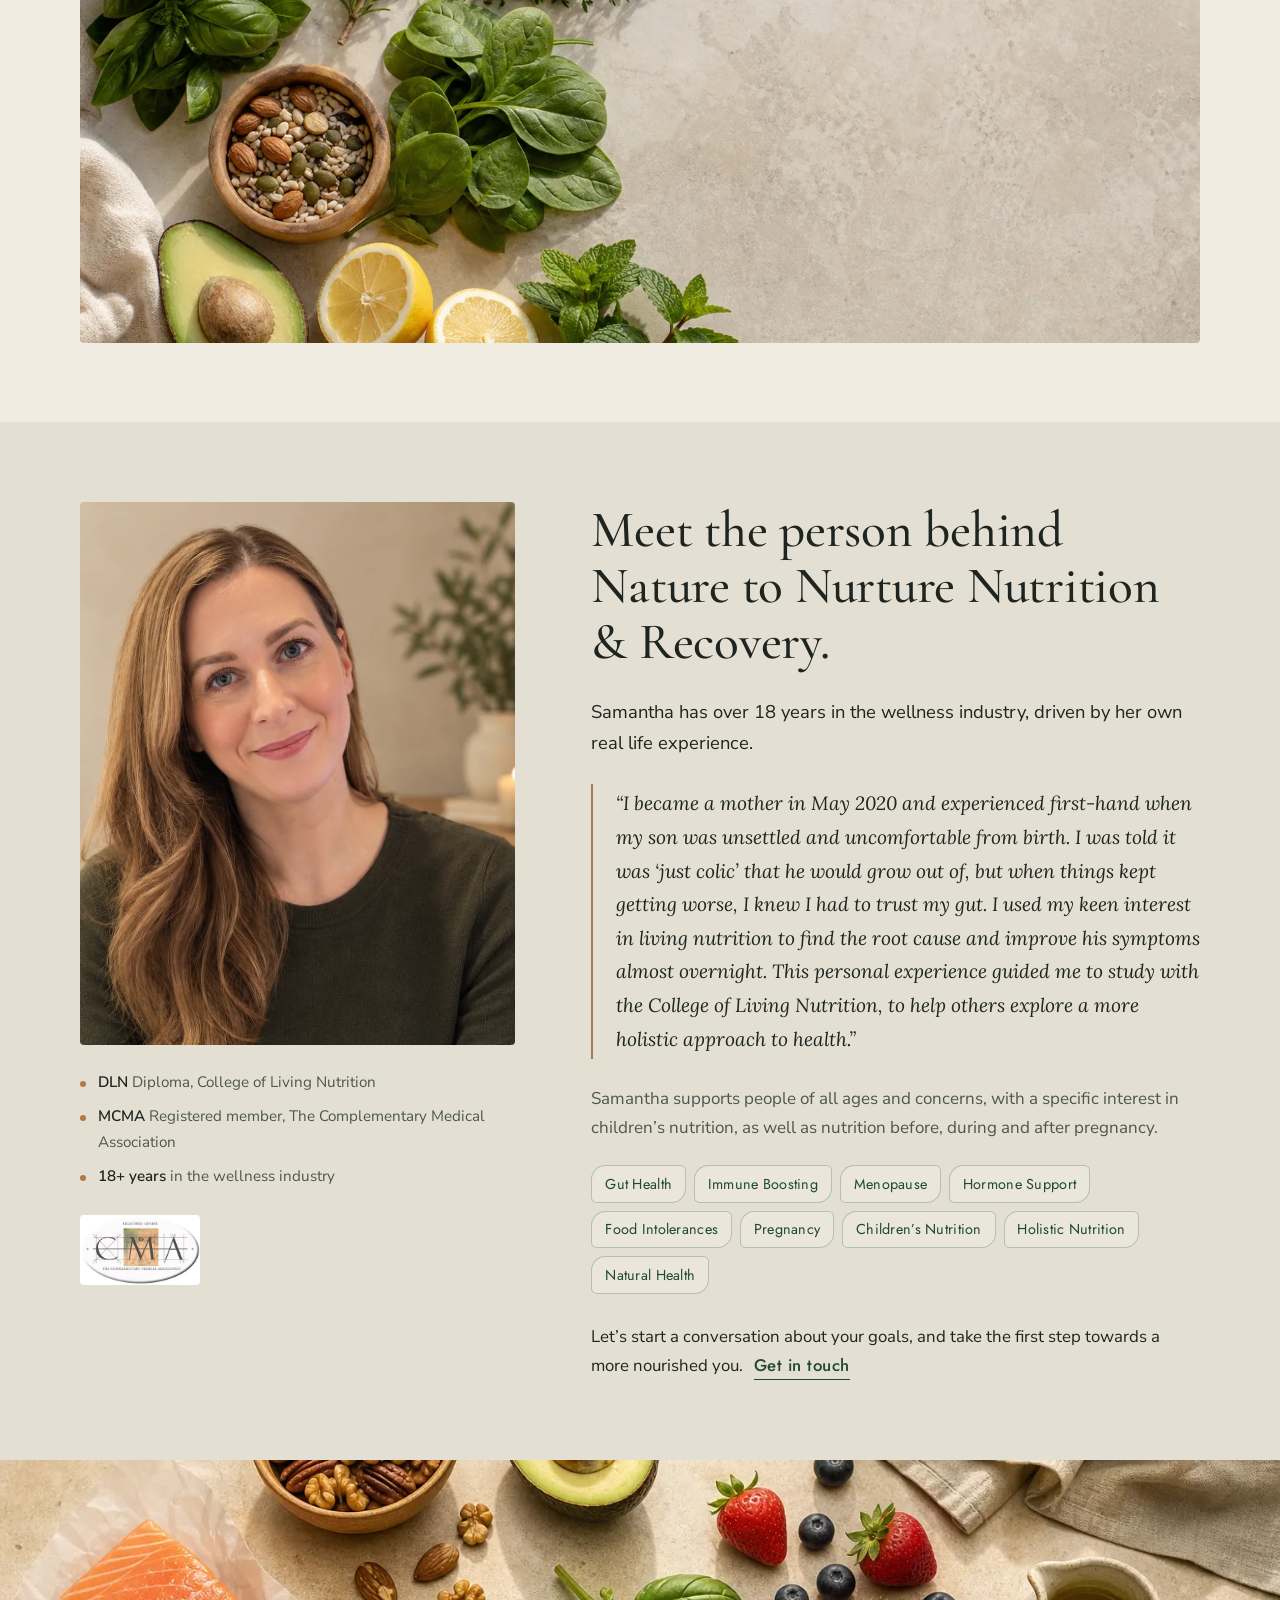
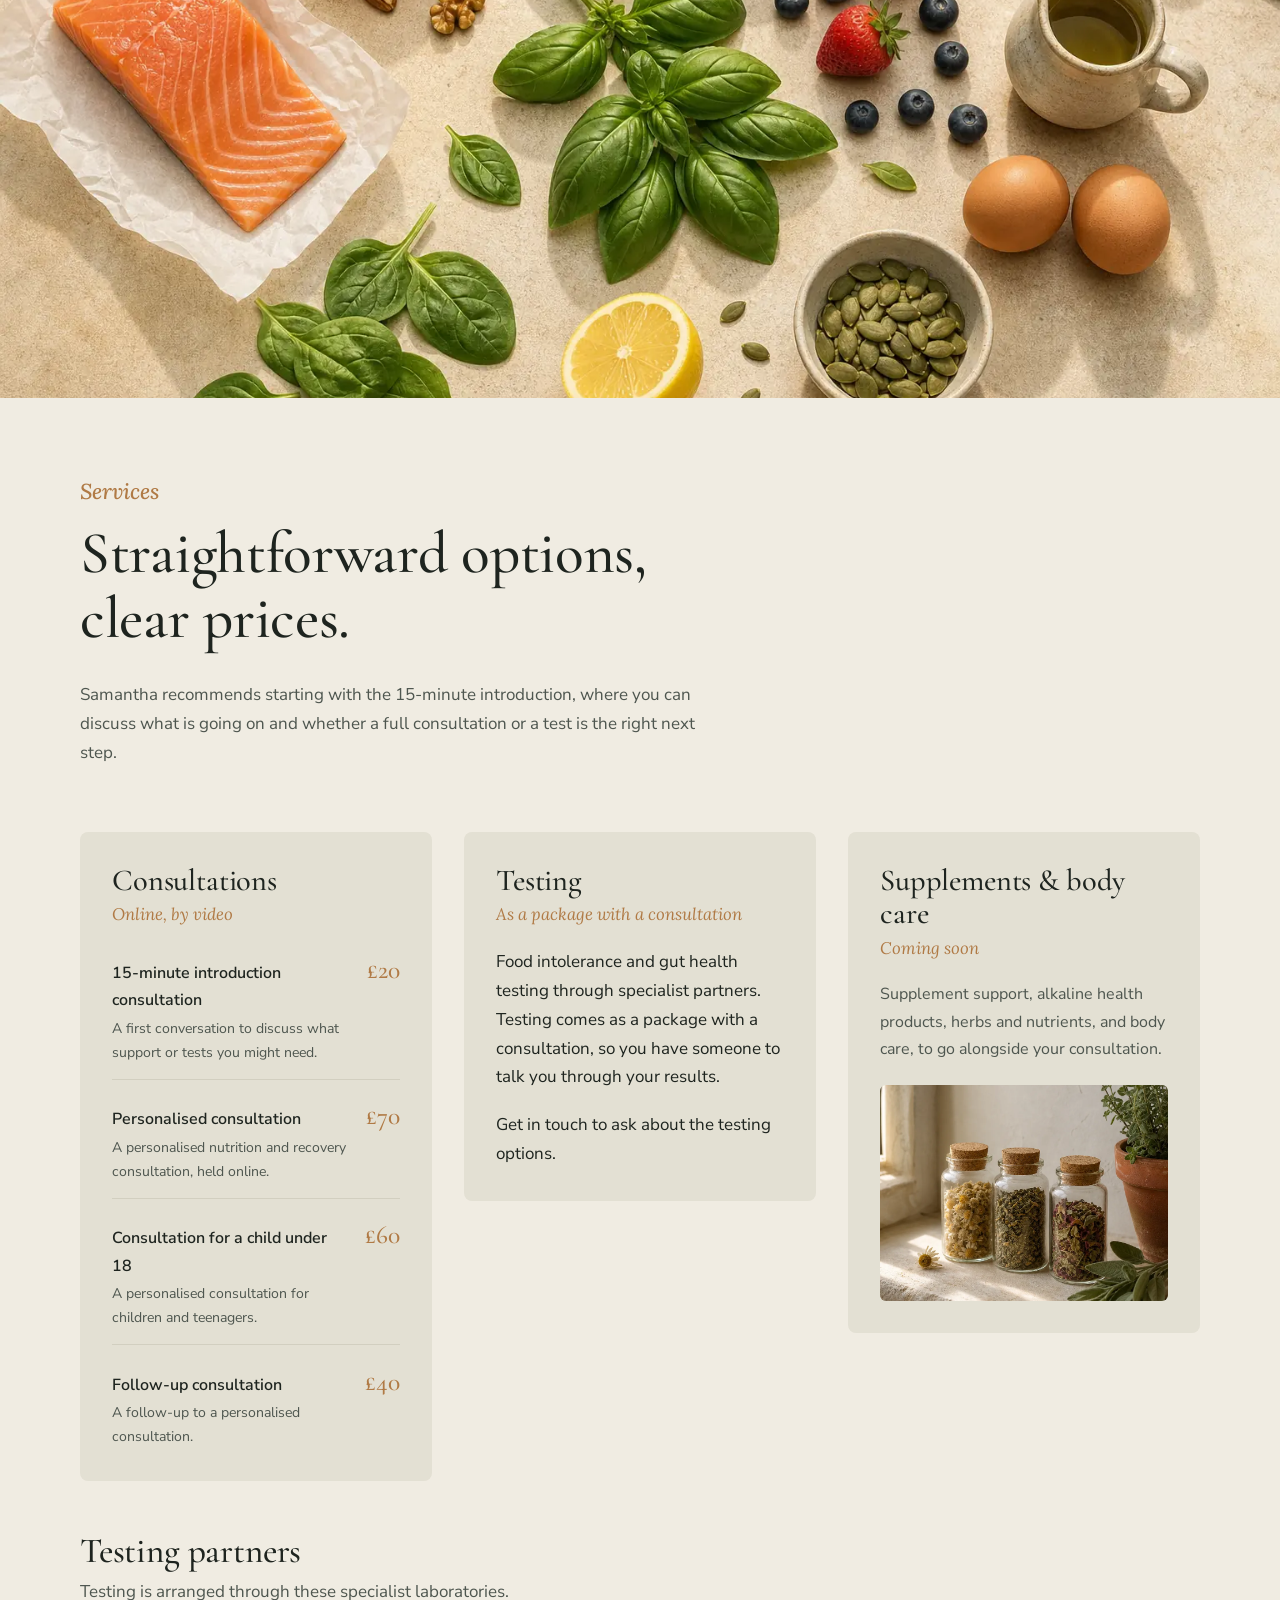
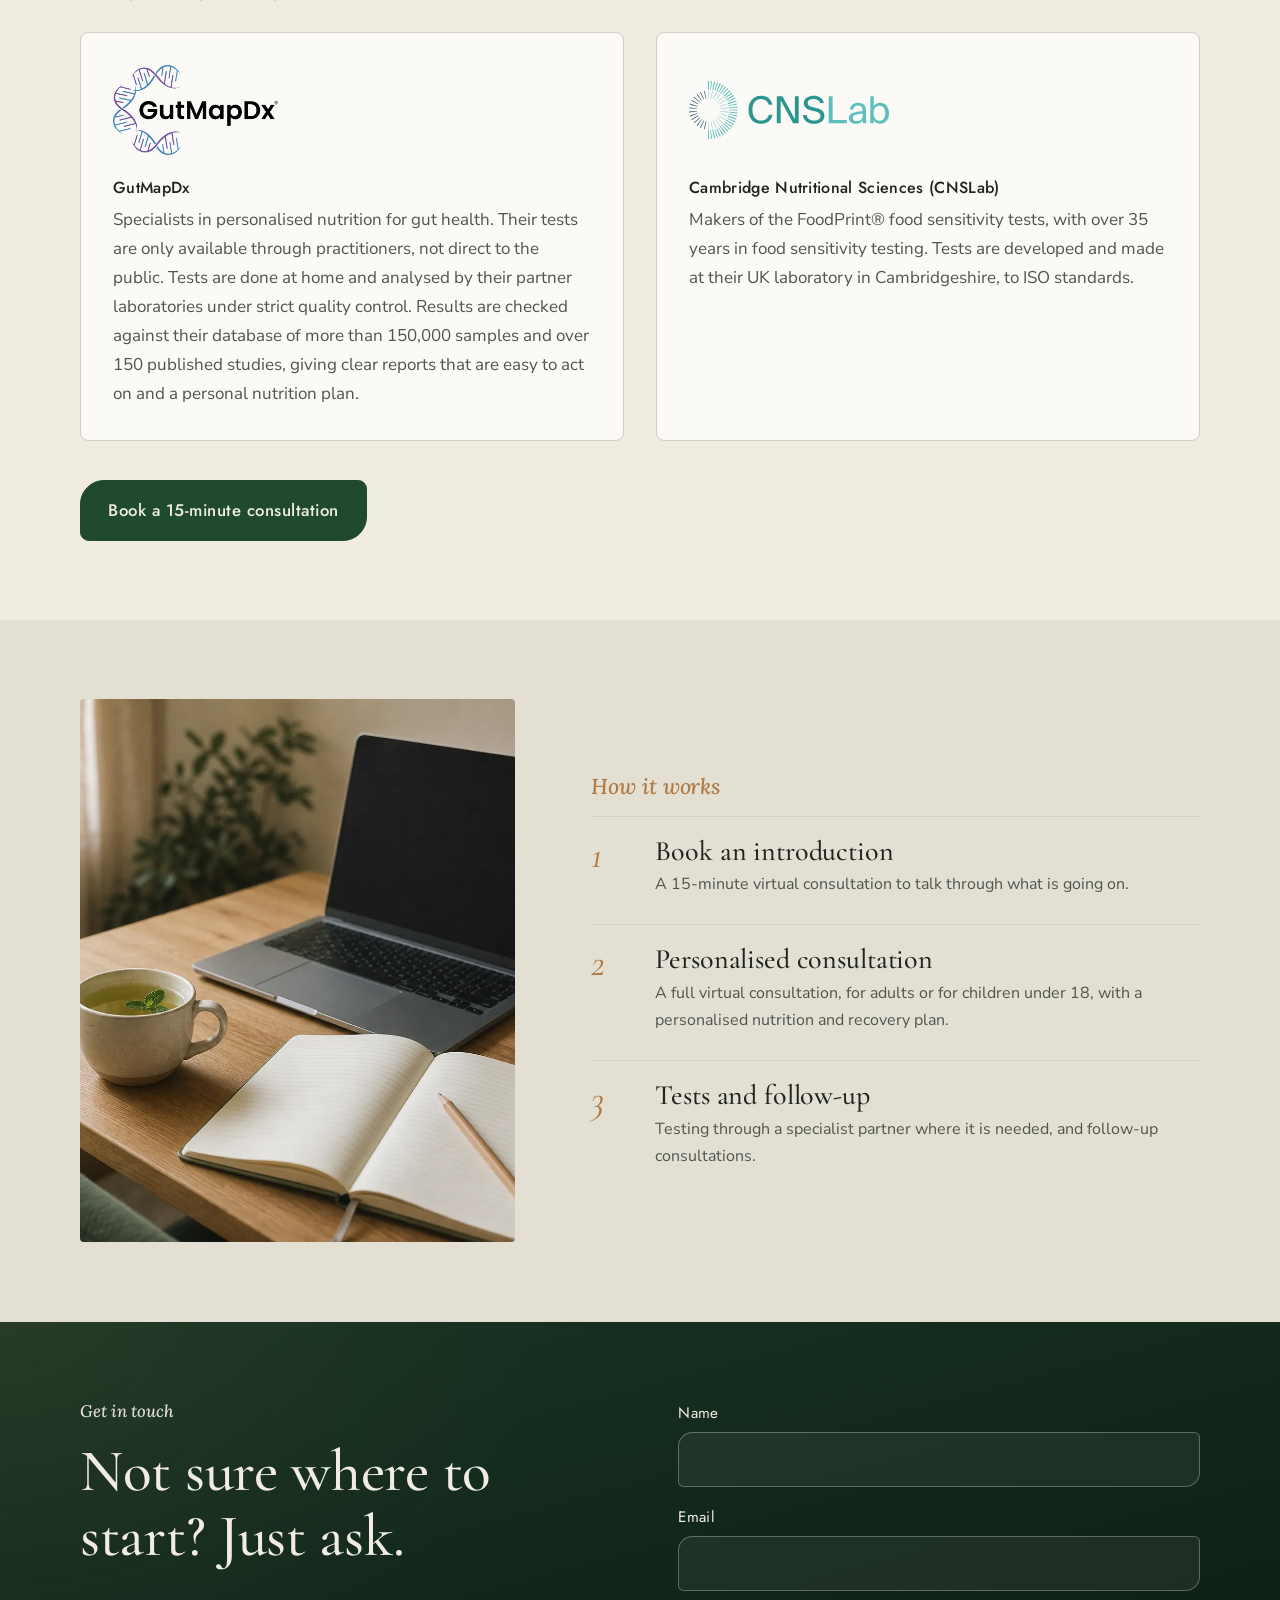
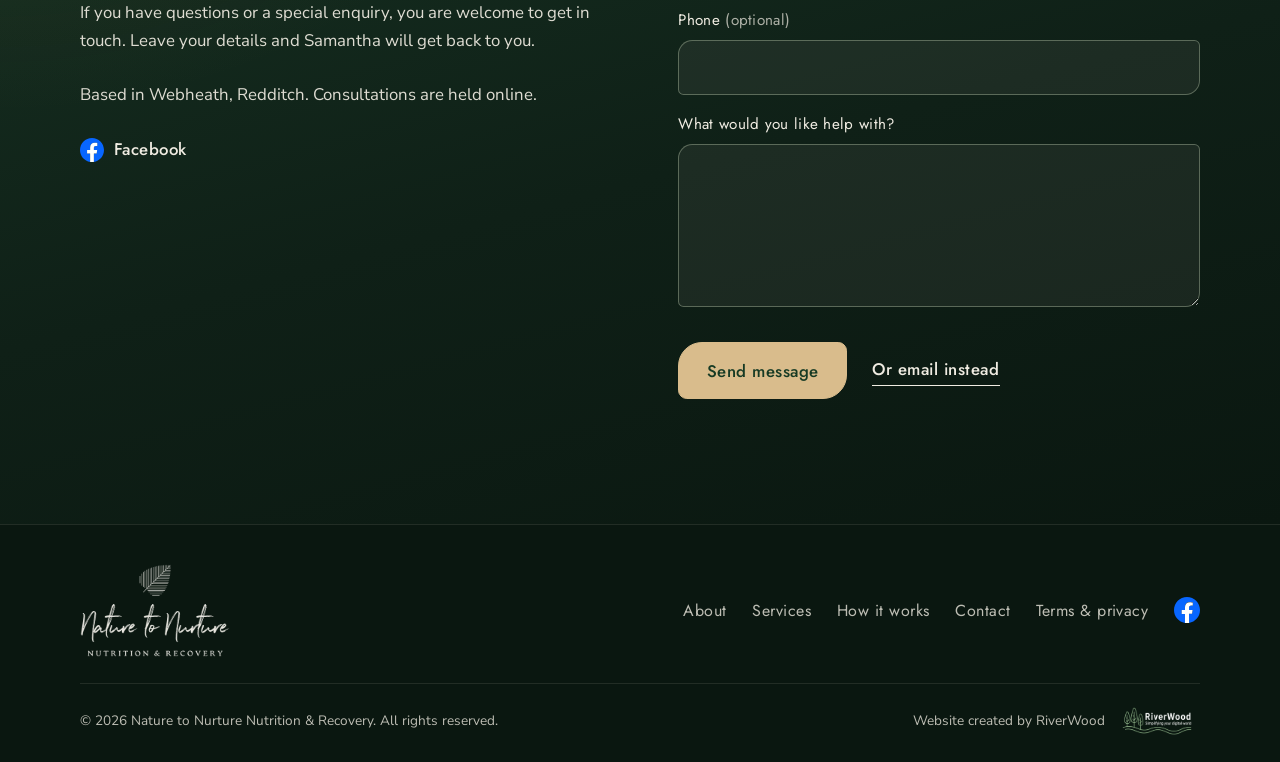
==== commit 843d3694: "Mobile: about heading before Samantha's photo Co-Authored-By: Claude Opus 5.5 <noreply@anthropic.com" ====
--- a/index.html
+++ b/index.html
@@ -145,6 +145,7 @@
 
 <section class="about" id="about">
   <div class="wrap about__grid">
+    <h2 class="about__title">Meet the person behind Nature to Nurture Nutrition &amp; Recovery.</h2>
     <figure class="about__photo">
       <img src="assets/img/samantha.webp" alt="Samantha, Living Nutrition Practitioner" width="900" height="1125" loading="lazy">
     </figure>
@@ -157,7 +158,6 @@
       <img class="about__badge" src="assets/img/cma-badge.webp" alt="Registered member, The Complementary Medical Association" width="320" height="185" loading="lazy">
     </div>
     <div class="about__body">
-      <h2>Meet the person behind Nature to Nurture Nutrition &amp; Recovery.</h2>
       <p class="about__lead">Samantha has over 18 years in the wellness industry, driven by her own real life experience.</p>
       <blockquote class="about__quote">
         <p>&ldquo;I became a mother in May 2020 and experienced first-hand when my son was unsettled and uncomfortable from birth. I was told it was &lsquo;just colic&rsquo; that he would grow out of, but when things kept getting worse, I knew I had to trust my gut. I used my keen interest in living nutrition to find the root cause and improve his symptoms almost overnight. This personal experience guided me to study with the College of Living Nutrition, to help others explore a more holistic approach to health.&rdquo;</p>
--- a/styles.css
+++ b/styles.css
@@ -184,12 +184,13 @@
 
 /* About */
 .about { background: var(--stone); }
-/* Desktop: photo with credentials underneath on the left, her story on the right.
-   Mobile: photo, story, then credentials. */
+/* Desktop: photo with credentials underneath on the left, heading and her story on the right.
+   Mobile: heading, photo, story, then credentials. */
 .about__grid {
   display: grid; grid-template-columns: minmax(0, 5fr) minmax(0, 7fr); gap: 0 clamp(2rem, 6vw, 5rem); align-items: start;
-  grid-template-areas: "photo body" "creds body" "creds cta"; grid-template-rows: auto 1fr auto;
-}
+  grid-template-areas: "photo head" "photo body" "creds body" "creds cta"; grid-template-rows: auto auto 1fr auto;
+}
+.about__title { grid-area: head; }
 .about__photo { grid-area: photo; }
 .about__creds { grid-area: creds; }
 .about__body { grid-area: body; }
@@ -208,7 +209,7 @@
 .creds li::before { content: ""; position: absolute; left: 0; top: .72em; width: 6px; height: 6px; border-radius: 50%; background: var(--copper); }
 .creds strong { color: var(--ink); font-weight: 600; }
 .about__badge { width: 120px; margin-top: 1.6rem; border-radius: 4px; }
-.about__body h2 { font-size: clamp(2.1rem, 1.5rem + 2.2vw, 3.2rem); }
+.about__title { font-size: clamp(2.1rem, 1.5rem + 2.2vw, 3.2rem); }
 .about__body .about__lead { color: var(--ink); font-size: 1.15rem; }
 .about__quote { margin: 1.6rem 0; padding: .2rem 0 .2rem 1.4rem; border-left: 2px solid var(--copper); }
 .about__quote p { font-family: "Lora", Georgia, serif; font-style: italic; font-weight: 400; font-size: clamp(1.05rem, .98rem + .3vw, 1.2rem); line-height: 1.75; color: var(--ink); }
@@ -351,7 +352,8 @@
 @media (max-width: 900px) {
   /* Phones and tablets: one tidy column. Square photo, smaller tags,
      credentials grouped in a card, and the call to action on its own line. */
-  .about__grid { grid-template-columns: 1fr; grid-template-areas: "photo" "body" "creds" "cta"; grid-template-rows: auto; row-gap: 1.8rem; }
+  .about__grid { grid-template-columns: 1fr; grid-template-areas: "head" "photo" "body" "creds" "cta"; grid-template-rows: auto; row-gap: 1.8rem; }
+  .about__title { margin-bottom: 0; }
   .about__photo { max-width: 420px; }
   .about__photo img { aspect-ratio: 1 / 1; object-position: 50% 22%; }
   .about__quote { margin: 1.3rem 0; padding-left: 1rem; }
